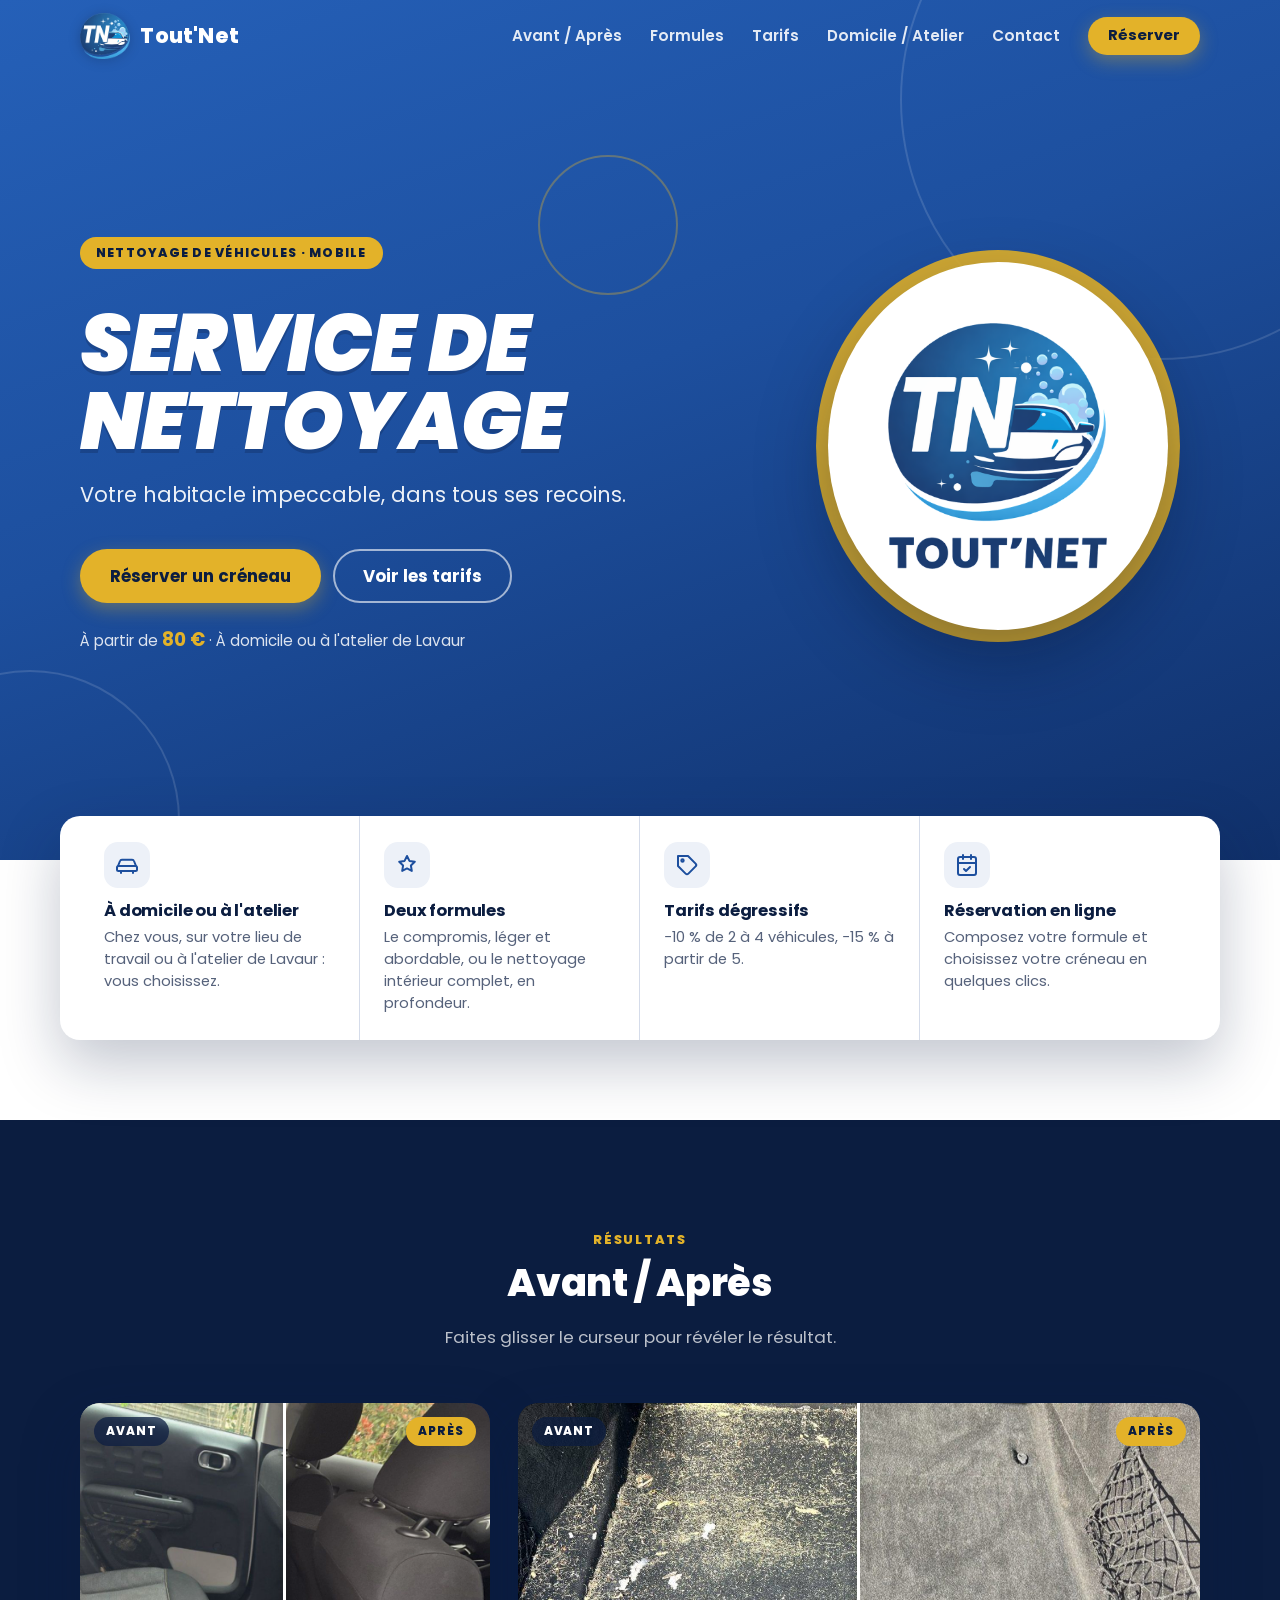
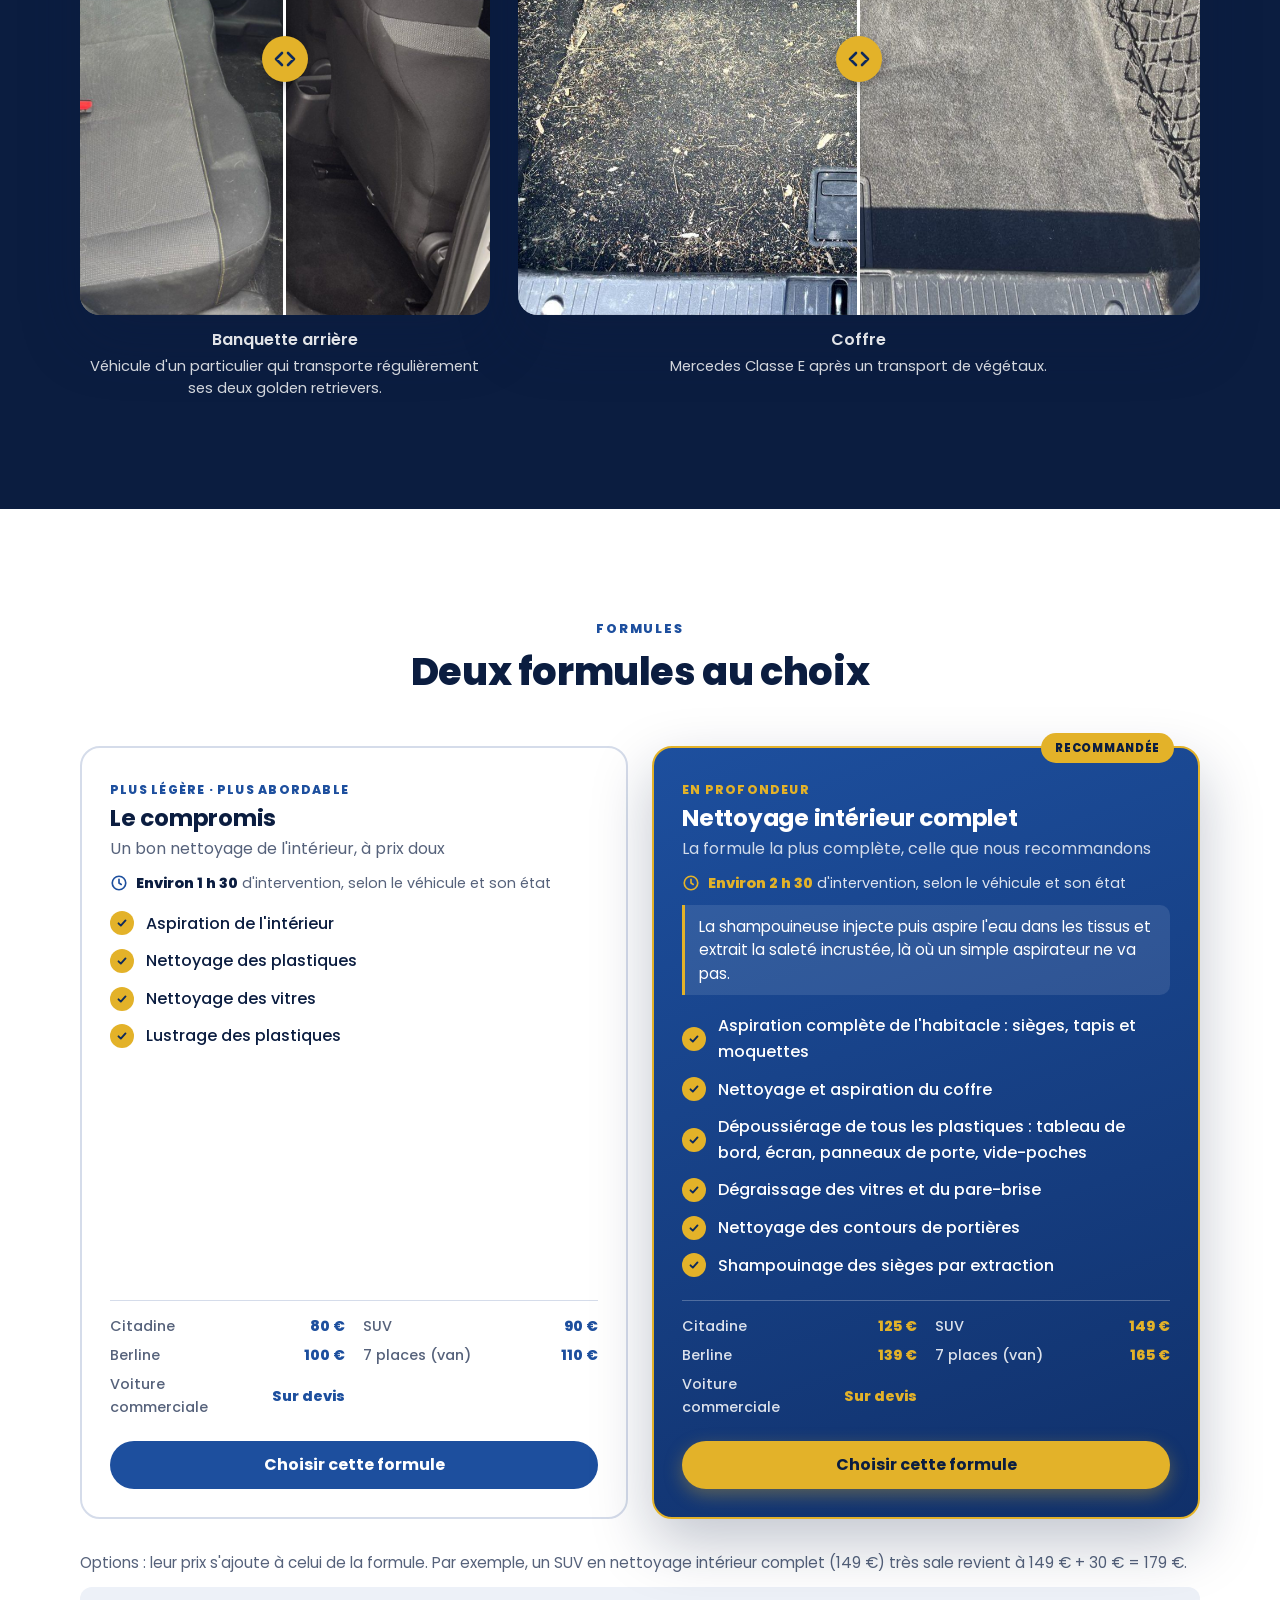
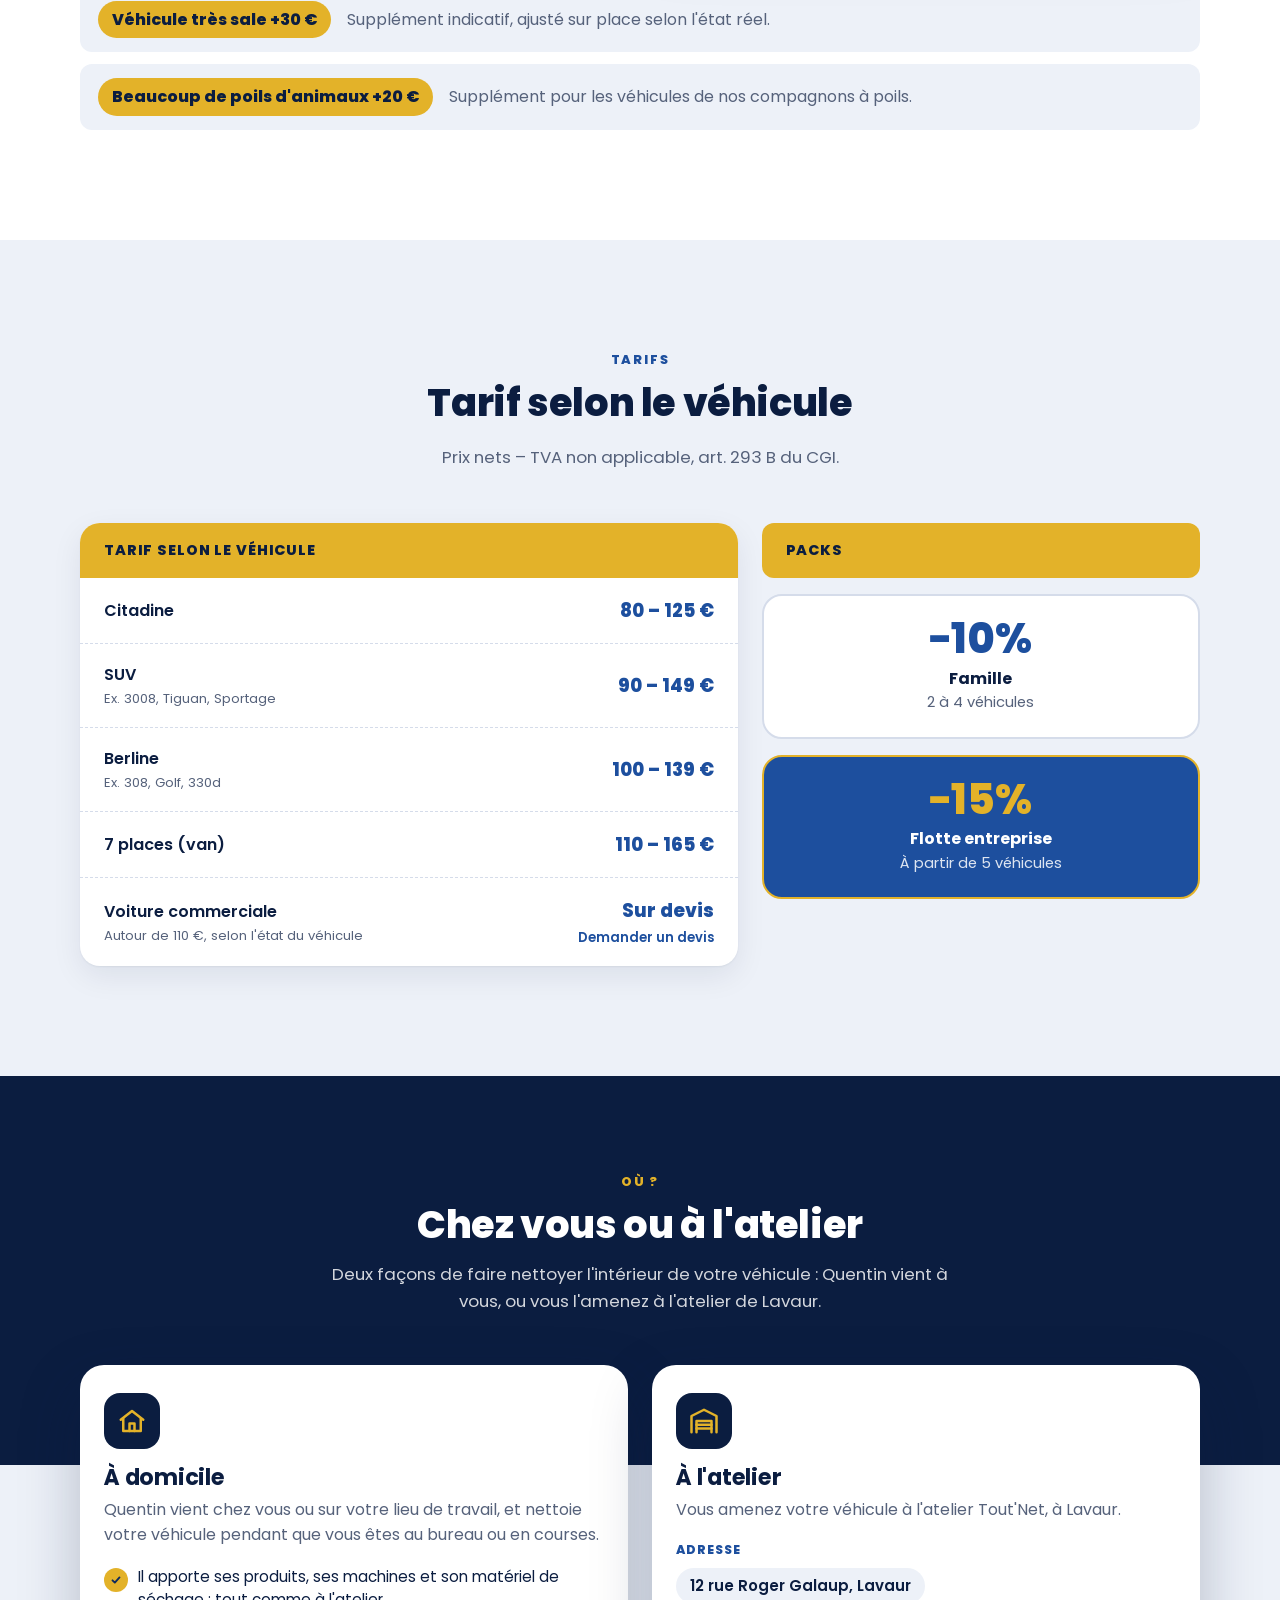
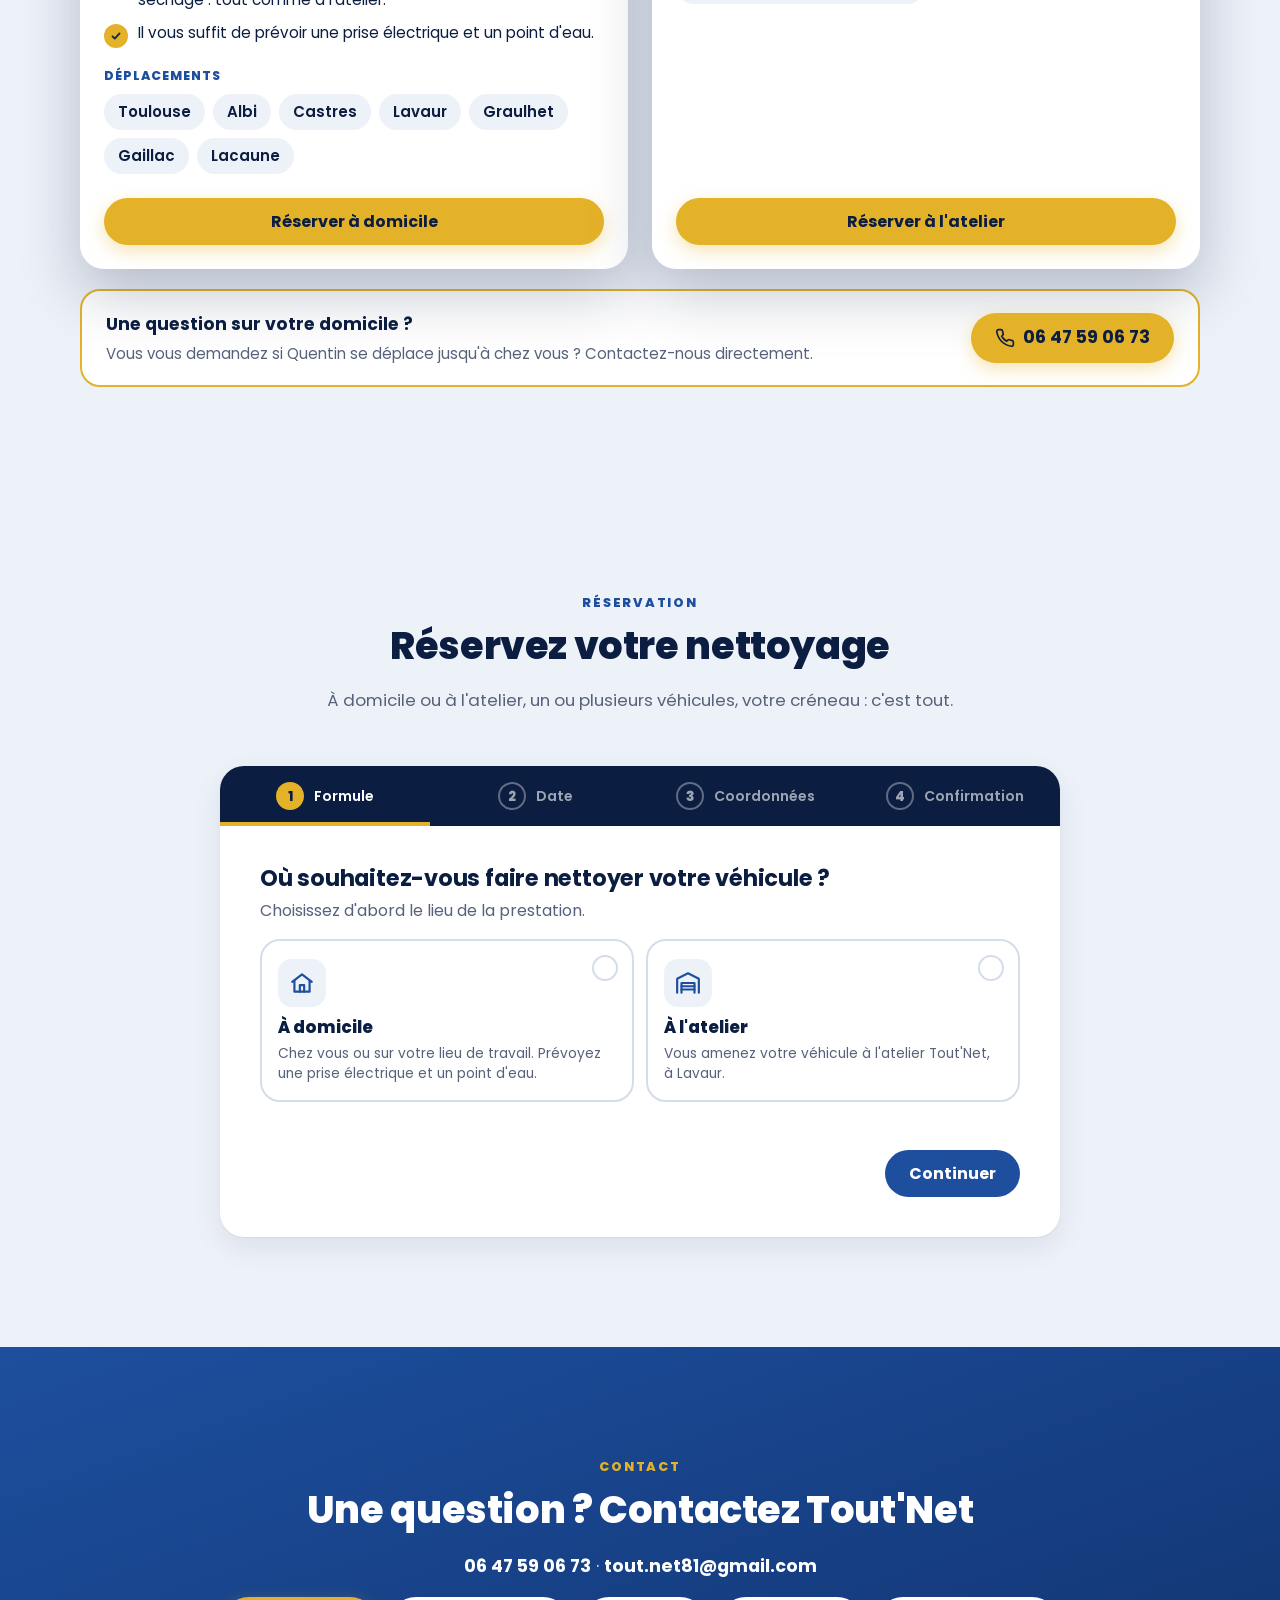
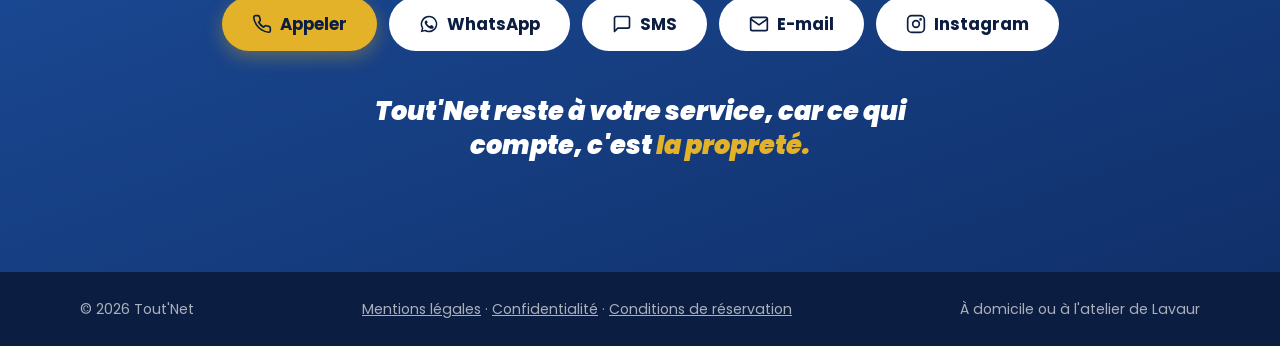
==== index.html @ cb6cffe3 "Nouvelle photo de berline détourée ; numéro de version sur CSS/JS pour forcer la mise à jour sur les" ====
<!doctype html>
<html lang="fr">
<head>
  <meta charset="utf-8">
  <meta name="viewport" content="width=device-width, initial-scale=1, viewport-fit=cover">
  <title>Tout'Net — Nettoyage intérieur de voiture à domicile · Lavaur, Albi, Castres, Toulouse</title>
  <meta name="description" content="Tout'Net nettoie l'intérieur de votre voiture chez vous : deux formules, du compromis au nettoyage intérieur complet, à domicile ou à l'atelier de Lavaur. Toulouse, Albi, Castres, Gaillac, Lacaune. Dès 80 €, réservation en ligne.">
  <meta name="theme-color" content="#1d4f9e">
  <link rel="canonical" href="https://toutnet-nettoyage.fr/">

  <!-- Aperçu du lien partagé (Instagram, WhatsApp, SMS…) -->
  <meta property="og:type" content="website">
  <meta property="og:locale" content="fr_FR">
  <meta property="og:site_name" content="Tout'Net">
  <meta property="og:url" content="https://toutnet-nettoyage.fr/">
  <meta property="og:title" content="Tout'Net — Nettoyage intérieur de voiture à domicile">
  <meta property="og:description" content="Votre habitacle impeccable, dans tous ses recoins. Lavaur, Albi, Castres, Toulouse. Réservez votre créneau en ligne.">
  <meta property="og:image" content="https://toutnet-nettoyage.fr/assets/logo.png">

  <!-- Informations pour Google (entreprise locale) -->
  <script type="application/ld+json">
  {
    "@context": "https://schema.org",
    "@type": "AutoWash",
    "name": "Tout'Net",
    "description": "Nettoyage intérieur de véhicules à domicile ou à l'atelier de Lavaur : le compromis ou le nettoyage intérieur complet.",
    "url": "https://toutnet-nettoyage.fr/",
    "logo": "https://toutnet-nettoyage.fr/assets/logo.png",
    "image": "https://toutnet-nettoyage.fr/assets/logo.png",
    "telephone": "+33647590673",
    "email": "tout.net81@gmail.com",
    "priceRange": "80 € – 165 €",
    "address": { "@type": "PostalAddress", "addressLocality": "Lavaur", "postalCode": "81500", "addressRegion": "Occitanie", "addressCountry": "FR" },
    "areaServed": [
      { "@type": "City", "name": "Lavaur" }, { "@type": "City", "name": "Albi" }, { "@type": "City", "name": "Gaillac" }, { "@type": "City", "name": "Lacaune" },
      { "@type": "City", "name": "Castres" }, { "@type": "City", "name": "Graulhet" }, { "@type": "City", "name": "Toulouse" }
    ],
    "sameAs": ["https://www.instagram.com/tout.net81/"]
  }
  </script>

  <link rel="icon" href="assets/favicon.png" type="image/png">
  <link rel="apple-touch-icon" href="assets/apple-touch-icon.png">
  <link rel="stylesheet" href="css/fonts.css?v=20261126-2">
  <link rel="stylesheet" href="css/style.css?v=20261126-2">
</head>
<body>
  <a class="skip-link" href="#contenu">Aller au contenu</a>

  <!-- ============ EN-TÊTE ============ -->
  <header class="header" id="header">
    <div class="container header__inner">
      <a href="#accueil" class="brand" data-brand aria-label="Tout'Net — accueil"></a>
      <button class="nav-toggle" aria-expanded="false" aria-controls="nav" aria-label="Ouvrir le menu">
        <span></span><span></span><span></span>
      </button>
      <nav class="nav" id="nav" aria-label="Navigation principale">
        <a href="#avant-apres">Avant / Après</a>
        <a href="#formules">Formules</a>
        <a href="#tarifs">Tarifs</a>
        <a href="#lieux">Domicile / Atelier</a>
        <a href="#contact">Contact</a>
        <a href="#choix-lieu" class="btn btn--small btn--accent">Réserver</a>
      </nav>
    </div>
  </header>

  <main id="contenu">
    <!-- ============ ACCUEIL ============ -->
    <section class="hero" id="accueil">
      <div class="hero__deco" aria-hidden="true"><span></span><span></span><span></span></div>
      <div class="container hero__inner">
        <div class="hero__text">
          <p class="pill" data-badge></p>
          <h1 class="hero__title" data-accroche></h1>
          <p class="hero__lead" data-sous-accroche></p>
          <div class="hero__cta">
            <a href="#choix-lieu" class="btn btn--accent btn--large">Réserver un créneau</a>
            <a href="#tarifs" class="btn btn--ghost btn--large">Voir les tarifs</a>
          </div>
          <p class="hero__from" data-hero-prix></p>
        </div>
        <div class="hero__logo" data-hero-logo></div>
      </div>
    </section>

    <!-- ============ AVANTAGES ============ -->
    <section class="perks" aria-label="Nos avantages">
      <div class="container perks__grid" data-avantages></div>
    </section>

    <!-- ============ PRÉSENTATION (masquée si vide) ============ -->
    <section class="section" id="presentation" data-presentation hidden>
      <div class="container about">
        <div class="about__media" data-presentation-photo></div>
        <div class="about__text">
          <p class="eyebrow">Présentation</p>
          <h2 data-presentation-titre></h2>
          <p data-presentation-texte></p>
        </div>
      </div>
    </section>

    <!-- ============ AVANT / APRÈS ============ -->
    <section class="section section--dark" id="avant-apres">
      <div class="container">
        <div class="section__head">
          <p class="eyebrow">Résultats</p>
          <h2>Avant / Après</h2>
          <p class="section__sub">Faites glisser le curseur pour révéler le résultat.</p>
        </div>
        <div class="gallery" data-galerie></div>
      </div>
    </section>

    <!-- ============ FORMULES ============ -->
    <section class="section" id="formules">
      <div class="container">
        <div class="section__head">
          <p class="eyebrow">Formules</p>
          <h2>Deux formules au choix</h2>
        </div>
        <div class="formulas" data-formules></div>
        <div class="extras" data-options></div>
      </div>
    </section>

    <!-- ============ TARIFS ============ -->
    <section class="section section--tint" id="tarifs">
      <div class="container">
        <div class="section__head">
          <p class="eyebrow">Tarifs</p>
          <h2>Tarif selon le véhicule</h2>
          <p class="section__sub">Prix nets – TVA non applicable, art. 293 B du CGI.</p>
        </div>
        <div class="pricing">
          <div class="price-table" data-tarifs></div>
          <div class="packs" data-packs></div>
        </div>
      </div>
    </section>

    <!-- ============ À DOMICILE OU À L'ATELIER ============ -->
    <section class="lieux-section" id="lieux">
      <div class="lieux-section__head">
        <div class="container">
          <p class="eyebrow eyebrow--light">Où ?</p>
          <h2 data-lieux-titre></h2>
          <p class="lieux-section__lead" data-lieux-intro></p>
        </div>
      </div>
      <div class="container lieux-section__body">
        <div class="lieux-cartes" data-lieux-cartes></div>
        <div class="lieux-question" data-lieux-note></div>
      </div>
    </section>

    <!-- ============ RÉSERVATION ============ -->
    <section class="section section--tint" id="reserver">
      <div class="container container--narrow">
        <div class="section__head">
          <p class="eyebrow">Réservation</p>
          <h2>Réservez votre nettoyage</h2>
          <p class="section__sub">À domicile ou à l'atelier, un ou plusieurs véhicules, votre créneau : c'est tout.</p>
        </div>

        <div class="booking" id="choix-lieu" data-booking>
          <ol class="steps" aria-label="Étapes de la réservation">
            <li class="steps__item"><span>1</span><em>Formule</em></li>
            <li class="steps__item"><span>2</span><em>Date</em></li>
            <li class="steps__item"><span>3</span><em>Coordonnées</em></li>
            <li class="steps__item"><span>4</span><em>Confirmation</em></li>
          </ol>

          <form class="booking__form" data-form novalidate autocomplete="on">
            <!-- Étape 1 : véhicules -->
            <div class="step" data-step="1">
              <div class="lieu" data-lieu>
                <h3 class="step__title">Où souhaitez-vous faire nettoyer votre véhicule ?</h3>
                <p class="step__hint">Choisissez d'abord le lieu de la prestation.</p>
                <div class="lieux" data-lieux role="radiogroup" aria-label="Lieu de la prestation"></div>
              </div>
              <div class="step1__suite" data-step1-suite hidden>
                <div class="vtabs" role="tablist" aria-label="Véhicules" data-vtabs></div>
                <div class="vpanel" data-vpanel></div>
                <div class="estimate" data-estimate aria-live="polite"></div>
              </div>
            </div>

            <!-- Étape 2 : adresse & créneau -->
            <div class="step" data-step="2" hidden>
              <div class="atelier-info" data-atelier-info hidden></div>
              <div data-adresse-client>
              <h3 class="step__title">Où intervient-on ?</h3>
              <p class="step__hint">Tout'Net se déplace à l'adresse de votre choix. Prévoyez une prise électrique et un point d'eau.</p>
              <div class="fields">
                <label class="field field--full">
                  <span>Adresse</span>
                  <input type="text" name="rue" autocomplete="street-address" placeholder="N° et nom de rue" required>
                </label>
                <label class="field">
                  <span>Code postal</span>
                  <input type="text" name="cp" autocomplete="postal-code" inputmode="numeric" maxlength="5" required>
                </label>
                <label class="field">
                  <span>Ville</span>
                  <input type="text" name="ville" autocomplete="address-level2" required>
                </label>
              </div>
              </div>

              <h3 class="step__title">Choix de la date &amp; de l'heure</h3>
              <div class="slots" data-slots></div>
            </div>

            <!-- Étape 3 : coordonnées -->
            <div class="step" data-step="3" hidden>
              <h3 class="step__title">Vos coordonnées</h3>
              <div class="fields">
                <label class="field">
                  <span>Prénom</span>
                  <input type="text" name="prenom" autocomplete="given-name" required>
                </label>
                <label class="field">
                  <span>Nom</span>
                  <input type="text" name="nom" autocomplete="family-name" required>
                </label>
                <label class="field">
                  <span>Téléphone</span>
                  <input type="tel" name="telephone" autocomplete="tel" inputmode="tel" required>
                </label>
                <label class="field">
                  <span>E-mail</span>
                  <input type="email" name="email" autocomplete="email" inputmode="email" required>
                </label>
                <label class="field field--full">
                  <span>Précisions <small>(facultatif)</small></span>
                  <textarea name="remarques" rows="3" placeholder="Accès, stationnement, remarques sur le véhicule…"></textarea>
                </label>
                <!-- Piège anti-robots : ne pas remplir -->
                <label class="hp" aria-hidden="true">Site web <input type="text" name="website" tabindex="-1" autocomplete="off"></label>
              </div>
              <div class="photos-resa" data-photos-resa hidden></div>
            </div>

            <!-- Étape 4 : confirmation -->
            <div class="step" data-step="4" hidden>
              <h3 class="step__title">Récapitulatif</h3>
              <div class="recap" data-recap></div>
              <div data-submit></div>
            </div>

            <p class="booking__error" data-error role="alert"></p>

            <div class="booking__nav" data-nav>
              <button type="button" class="btn btn--outline" data-prev hidden>Retour</button>
              <button type="button" class="btn btn--primary" data-next>Continuer</button>
            </div>
          </form>
        </div>
      </div>
    </section>

    <!-- ============ CONTACT ============ -->
    <section class="section section--blue" id="contact">
      <div class="container contact">
        <p class="eyebrow eyebrow--light">Contact</p>
        <h2>Une question ? Contactez Tout'Net</h2>
        <p class="contact__lines" data-contact-infos></p>
        <div class="contact__buttons" data-contact-buttons></div>
        <p class="contact__slogan" data-slogan></p>
      </div>
    </section>
  </main>

  <!-- ============ PIED DE PAGE ============ -->
  <footer class="footer">
    <div class="container footer__inner">
      <span data-footer-nom></span>
      <span class="footer__links"><a href="mentions-legales.html#mentions">Mentions légales</a> · <a href="mentions-legales.html#confidentialite">Confidentialité</a> · <a href="mentions-legales.html#conditions">Conditions de réservation</a></span>
      <span data-footer-zone></span>
    </div>
  </footer>

  <!-- Page de confirmation (après « Valider ma demande ») -->
  <div class="confirmation" data-confirmation role="dialog" aria-modal="true" aria-labelledby="confirmation-titre" hidden>
    <div class="confirmation__inner">
      <img class="confirmation__logo" src="assets/logo.png" alt="Tout'Net" width="120" height="135">
      <div class="done" data-confirmation-body></div>
    </div>
  </div>

  <!-- Bouton d'action fixe (mobile) -->
  <a href="#choix-lieu" class="sticky-cta btn btn--accent" data-sticky-cta>Réserver un créneau</a>

  <script src="js/config.js?v=20261126-2"></script>
  <script src="js/main.js?v=20261126-2"></script>
  <script src="js/devis.js?v=20261126-2"></script>
  <script src="js/reservation.js?v=20261126-2"></script>
  <script src="js/lieux.js?v=20261126-2"></script>
</body>
</html>
---- css/fonts.css ----
/* Police Poppins hébergée sur le site (pas d'appel à Google Fonts). Licence : SIL Open Font License. */
@font-face {
  font-family: 'Poppins';
  font-style: italic;
  font-weight: 800;
  font-display: swap;
  src: url(../assets/fonts/poppins-800-italic.woff2) format('woff2');
  unicode-range: U+0000-00FF, U+0131, U+0152-0153, U+02BB-02BC, U+02C6, U+02DA, U+02DC, U+0304, U+0308, U+0329, U+2000-206F, U+20AC, U+2122, U+2191, U+2193, U+2212, U+2215, U+FEFF, U+FFFD;
}
@font-face {
  font-family: 'Poppins';
  font-style: italic;
  font-weight: 900;
  font-display: swap;
  src: url(../assets/fonts/poppins-900-italic.woff2) format('woff2');
  unicode-range: U+0000-00FF, U+0131, U+0152-0153, U+02BB-02BC, U+02C6, U+02DA, U+02DC, U+0304, U+0308, U+0329, U+2000-206F, U+20AC, U+2122, U+2191, U+2193, U+2212, U+2215, U+FEFF, U+FFFD;
}
@font-face {
  font-family: 'Poppins';
  font-style: normal;
  font-weight: 400;
  font-display: swap;
  src: url(../assets/fonts/poppins-400.woff2) format('woff2');
  unicode-range: U+0000-00FF, U+0131, U+0152-0153, U+02BB-02BC, U+02C6, U+02DA, U+02DC, U+0304, U+0308, U+0329, U+2000-206F, U+20AC, U+2122, U+2191, U+2193, U+2212, U+2215, U+FEFF, U+FFFD;
}
@font-face {
  font-family: 'Poppins';
  font-style: normal;
  font-weight: 500;
  font-display: swap;
  src: url(../assets/fonts/poppins-500.woff2) format('woff2');
  unicode-range: U+0000-00FF, U+0131, U+0152-0153, U+02BB-02BC, U+02C6, U+02DA, U+02DC, U+0304, U+0308, U+0329, U+2000-206F, U+20AC, U+2122, U+2191, U+2193, U+2212, U+2215, U+FEFF, U+FFFD;
}
@font-face {
  font-family: 'Poppins';
  font-style: normal;
  font-weight: 600;
  font-display: swap;
  src: url(../assets/fonts/poppins-600.woff2) format('woff2');
  unicode-range: U+0000-00FF, U+0131, U+0152-0153, U+02BB-02BC, U+02C6, U+02DA, U+02DC, U+0304, U+0308, U+0329, U+2000-206F, U+20AC, U+2122, U+2191, U+2193, U+2212, U+2215, U+FEFF, U+FFFD;
}
@font-face {
  font-family: 'Poppins';
  font-style: normal;
  font-weight: 700;
  font-display: swap;
  src: url(../assets/fonts/poppins-700.woff2) format('woff2');
  unicode-range: U+0000-00FF, U+0131, U+0152-0153, U+02BB-02BC, U+02C6, U+02DA, U+02DC, U+0304, U+0308, U+0329, U+2000-206F, U+20AC, U+2122, U+2191, U+2193, U+2212, U+2215, U+FEFF, U+FFFD;
}
@font-face {
  font-family: 'Poppins';
  font-style: normal;
  font-weight: 800;
  font-display: swap;
  src: url(../assets/fonts/poppins-800.woff2) format('woff2');
  unicode-range: U+0000-00FF, U+0131, U+0152-0153, U+02BB-02BC, U+02C6, U+02DA, U+02DC, U+0304, U+0308, U+0329, U+2000-206F, U+20AC, U+2122, U+2191, U+2193, U+2212, U+2215, U+FEFF, U+FFFD;
}
---- css/style.css ----
/* =====================================================================
   TOUT'NET — STYLES
   Identité : bleu (logo / flyer) + jaune d'accent, police Poppins.
   Toutes les couleurs sont regroupées dans les variables ci-dessous.
   ===================================================================== */
:root {
  --c-blue: #1d4f9e;        /* bleu principal, ton « nuit » */
  --c-blue-hover: #173f80;
  --c-blue-deep: #10306a;
  --c-navy: #0b1d40;        /* bleu nuit (texte du logo) */
  --c-navy-2: #12295a;
  --c-sky: #5c9bd1;         /* bleu clair (vague du logo) */
  --c-yellow: #e3b229;      /* jaune d'accent, saturé et mat */
  --c-yellow-hover: #d1a01c;
  --c-tint: #edf1f8;        /* fond bleuté clair */
  --c-text: #0b1d40;
  --c-muted: #56627b;
  --c-line: #d5dcea;
  --c-white: #ffffff;
  --c-error: #d92d20;
  --c-success: #12a150;

  --font: "Poppins", system-ui, -apple-system, "Segoe UI", Roboto, Arial, sans-serif;
  --radius: 20px;
  --radius-sm: 12px;
  --shadow: 0 1px 2px rgba(11, 29, 64, .06), 0 10px 30px rgba(11, 29, 64, .08);
  --shadow-lg: 0 24px 60px rgba(11, 29, 64, .25);
  --header-h: 72px;
  --gutter: 20px;
}

*, *::before, *::after { box-sizing: border-box; }
[hidden] { display: none !important; }
html { scroll-behavior: smooth; scroll-padding-top: calc(var(--header-h) + 8px); -webkit-text-size-adjust: 100%; }
body {
  margin: 0; font-family: var(--font); font-size: 16px; line-height: 1.6;
  color: var(--c-text); background: var(--c-white);
  -webkit-font-smoothing: antialiased; overflow-x: hidden;
}
img { max-width: 100%; display: block; }
h1, h2, h3 { line-height: 1.15; margin: 0 0 .5em; letter-spacing: -.01em; font-weight: 800; }
h2 { font-size: clamp(1.7rem, 4vw, 2.4rem); }
h3 { font-size: 1.15rem; font-weight: 700; }
p { margin: 0 0 1em; }
a { color: inherit; }
button, input, textarea { font: inherit; }

.container { width: 100%; max-width: 1160px; margin: 0 auto; padding: 0 var(--gutter); }
.container--narrow { max-width: 880px; }
.skip-link { position: absolute; left: -9999px; top: 0; background: var(--c-white); padding: 8px 12px; z-index: 100; }
.skip-link:focus { left: 8px; top: 8px; }
:focus-visible { outline: 3px solid var(--c-yellow); outline-offset: 2px; }

.reperes .tbd { text-decoration: underline dashed rgba(91, 107, 140, .6); text-underline-offset: 4px; }
.tbd-muted { color: var(--c-muted); font-style: italic; }
.section--dark .tbd-muted { color: rgba(255,255,255,.6); }

/* ---------- Boutons ---------- */
.btn {
  display: inline-flex; align-items: center; justify-content: center; gap: 8px;
  padding: 12px 22px; border-radius: 999px; border: 2px solid transparent;
  font-weight: 700; font-size: 1rem; line-height: 1.2; text-decoration: none; text-align: center;
  cursor: pointer; transition: background .2s, color .2s, border-color .2s, transform .1s, box-shadow .2s;
  -webkit-tap-highlight-color: transparent;
}
.btn:active { transform: scale(.98); }
.btn:disabled { opacity: .55; cursor: not-allowed; }
.btn--primary { background: var(--c-blue); color: var(--c-white); }
.btn--primary:hover:not(:disabled) { background: var(--c-blue-hover); }
.btn--accent { background: var(--c-yellow); color: var(--c-navy); box-shadow: 0 6px 18px rgba(227, 178, 41, .35); }
.btn--accent:hover { background: var(--c-yellow-hover); }
.btn--ghost { border-color: rgba(255,255,255,.6); color: var(--c-white); }
.btn--ghost:hover { background: rgba(255,255,255,.12); border-color: var(--c-white); }
.btn--outline { border-color: var(--c-line); color: var(--c-navy); background: var(--c-white); }
.btn--outline:hover { border-color: var(--c-blue); color: var(--c-blue); }
.btn--white { background: var(--c-white); color: var(--c-navy); }
.btn--white:hover { background: var(--c-tint); }
.btn--small { padding: 8px 18px; font-size: .92rem; }
.btn--large { padding: 15px 28px; font-size: 1.05rem; }
.btn--block { width: 100%; }
.btn svg { width: 20px; height: 20px; flex: none; }

.pill {
  display: inline-block; background: var(--c-yellow); color: var(--c-navy); font-weight: 800;
  font-size: .78rem; letter-spacing: .1em; text-transform: uppercase; padding: 6px 16px; border-radius: 999px;
}
.eyebrow { text-transform: uppercase; letter-spacing: .14em; font-size: .8rem; font-weight: 800; color: var(--c-blue); margin-bottom: .8em; }
.eyebrow--light, .section--dark .eyebrow { color: var(--c-yellow); }

/* ---------- En-tête ---------- */
.header { position: fixed; inset: 0 0 auto; z-index: 50; height: var(--header-h); transition: background .25s, box-shadow .25s; }
.header.is-scrolled, .header.is-open { background: rgba(11, 29, 64, .94); backdrop-filter: blur(12px); -webkit-backdrop-filter: blur(12px); box-shadow: 0 6px 24px rgba(11, 29, 64,.25); }
.header__inner { height: 100%; display: flex; align-items: center; justify-content: space-between; gap: 16px; }
.brand { color: var(--c-white); text-decoration: none; font-weight: 800; font-size: 1.3rem; display: flex; align-items: center; gap: 10px; letter-spacing: .01em; }
.brand img { height: 46px; width: auto; filter: drop-shadow(0 2px 6px rgba(0,0,0,.2)); }
.nav { display: flex; align-items: center; gap: 28px; }
.nav a:not(.btn) { color: rgba(255,255,255,.88); text-decoration: none; font-weight: 600; font-size: .95rem; }
.nav a:not(.btn):hover { color: var(--c-yellow); }
.nav-toggle { display: none; background: none; border: 0; padding: 10px; margin-right: -10px; cursor: pointer; }
.nav-toggle span { display: block; width: 24px; height: 2px; background: var(--c-white); margin: 5px 0; border-radius: 2px; transition: transform .25s, opacity .25s; }
.nav-toggle[aria-expanded="true"] span:nth-child(1) { transform: translateY(7px) rotate(45deg); }
.nav-toggle[aria-expanded="true"] span:nth-child(2) { opacity: 0; }
.nav-toggle[aria-expanded="true"] span:nth-child(3) { transform: translateY(-7px) rotate(-45deg); }
@media (max-width: 860px) {
  .nav-toggle { display: block; }
  .nav {
    position: fixed; top: var(--header-h); left: 0; right: 0; flex-direction: column; align-items: stretch; gap: 0;
    background: rgba(11, 29, 64, .98); padding: 8px var(--gutter) 24px;
    transform: translateY(-8px); opacity: 0; visibility: hidden; transition: opacity .2s, transform .2s, visibility .2s;
  }
  .header.is-open .nav { transform: none; opacity: 1; visibility: visible; }
  .nav a:not(.btn) { padding: 14px 0; border-bottom: 1px solid rgba(255,255,255,.1); font-size: 1.05rem; }
  .nav .btn { margin-top: 16px; padding: 14px; }
}

/* ---------- Accueil ---------- */
.hero {
  position: relative; color: var(--c-white); overflow: hidden;
  background: linear-gradient(160deg, #2560b8 0%, var(--c-blue) 45%, var(--c-blue-deep) 100%);
  padding: calc(var(--header-h) + 48px) 0 88px;
  min-height: min(100svh, 860px); display: flex; align-items: center;
}
.hero__deco span { position: absolute; border-radius: 50%; border: 2px solid rgba(255,255,255,.13); }
.hero__deco span:nth-child(1) { width: 520px; height: 520px; right: -140px; top: -160px; }
.hero__deco span:nth-child(2) { width: 300px; height: 300px; left: -120px; bottom: -110px; }
.hero__deco span:nth-child(3) { width: 140px; height: 140px; left: 42%; top: 18%; border-color: rgba(227, 178, 41,.35); }
.hero__inner { position: relative; display: grid; grid-template-columns: 1.25fr .75fr; gap: 40px; align-items: center; }
.hero__title {
  font-size: clamp(2.6rem, 8vw, 5rem); font-weight: 900; font-style: italic; text-transform: uppercase;
  line-height: .98; letter-spacing: -.01em; margin: 22px 0 18px; text-shadow: 0 4px 0 rgba(11, 29, 64, .25);
}
.hero__lead { font-size: clamp(1.05rem, 2.4vw, 1.3rem); color: rgba(255,255,255,.92); max-width: 560px; margin-bottom: 1.8em; }
.hero__cta { display: flex; flex-wrap: wrap; gap: 12px; }
.hero__from { margin: 22px 0 0; color: rgba(255,255,255,.85); font-size: .95rem; }
.hero__from strong { color: var(--c-yellow); font-size: 1.15rem; }
.hero__logo { display: grid; place-items: center; }
.hero__logo-badge {
  width: min(340px, 100%); aspect-ratio: 1; border-radius: 50%; background: var(--c-white);
  display: grid; place-items: center; padding: 15%; box-shadow: 0 30px 70px rgba(6, 18, 44, .35), 0 0 0 12px rgba(227, 178, 41,.9);
}
.hero__logo-badge img { width: 100%; height: 100%; object-fit: contain; }
@media (max-width: 860px) {
  .hero { min-height: 0; padding-bottom: 64px; }
  .hero__inner { grid-template-columns: 1fr; gap: 24px; }
  .hero__logo { order: -1; justify-content: start; }
  .hero__deco span:nth-child(3) { display: none; }
  .hero__logo-badge { width: 120px; box-shadow: 0 16px 40px rgba(6, 18, 44,.35), 0 0 0 6px rgba(227, 178, 41,.9); }
  .hero__title { margin-top: 16px; }
}

/* ---------- Avantages ---------- */
.perks { position: relative; z-index: 2; margin-top: -44px; padding-bottom: clamp(48px, 7vw, 80px); }
.perks__grid {
  display: grid; grid-template-columns: repeat(4, 1fr); gap: 0;
  background: var(--c-white); border-radius: var(--radius); box-shadow: var(--shadow-lg); overflow: hidden;
}
.perk { padding: 26px 24px; border-right: 1px solid var(--c-line); }
.perk:last-child { border-right: 0; }
.perk__icon { width: 46px; height: 46px; border-radius: 14px; display: grid; place-items: center; background: var(--c-tint); color: var(--c-blue); margin-bottom: 14px; }
.perk__icon svg { width: 24px; height: 24px; }
.perk h3 { font-size: 1.02rem; margin-bottom: .3em; }
.perk p { color: var(--c-muted); font-size: .92rem; margin: 0; line-height: 1.5; }
@media (max-width: 960px) {
  .perks__grid { grid-template-columns: 1fr 1fr; }
  .perk:nth-child(2) { border-right: 0; }
  .perk:nth-child(-n+2) { border-bottom: 1px solid var(--c-line); }
}
@media (max-width: 520px) {
  .perks__grid { grid-template-columns: 1fr; }
  .perk { border-right: 0; border-bottom: 1px solid var(--c-line); display: grid; grid-template-columns: 46px 1fr; column-gap: 16px; padding: 20px; }
  .perk:last-child { border-bottom: 0; }
  .perk__icon { grid-row: span 2; margin: 0; }
}

/* ---------- Sections ---------- */
.section { padding: clamp(64px, 10vw, 110px) 0; }
.section--tint { background: var(--c-tint); }
.section--dark { background: var(--c-navy); color: var(--c-white); }
.section--blue { background: linear-gradient(160deg, var(--c-blue) 0%, var(--c-blue-deep) 100%); color: var(--c-white); }
.section__head { text-align: center; max-width: 680px; margin: 0 auto clamp(32px, 6vw, 52px); }
.section__sub { color: var(--c-muted); font-size: 1.05rem; margin: 0; }
.section--dark .section__sub { color: rgba(255,255,255,.72); }

/* ---------- Présentation ---------- */
.about { display: grid; grid-template-columns: 1fr 1.2fr; gap: clamp(32px, 6vw, 72px); align-items: center; }
.about__media { aspect-ratio: 4 / 5; border-radius: var(--radius); overflow: hidden; background: var(--c-tint); }
.about__media img { width: 100%; height: 100%; object-fit: cover; }
.about__text p { color: var(--c-muted); font-size: 1.08rem; white-space: pre-line; }
@media (max-width: 760px) { .about { grid-template-columns: 1fr; } .about__media { aspect-ratio: 4 / 3; } }

/* ---------- Formules ---------- */
.formulas { display: grid; grid-template-columns: 1fr 1fr; gap: 24px; align-items: stretch; }
@media (max-width: 760px) { .formulas { grid-template-columns: 1fr; } }
.formula {
  position: relative; display: flex; flex-direction: column; background: var(--c-white);
  border: 2px solid var(--c-line); border-radius: var(--radius); padding: 32px 28px 28px;
}
.formula__tag { font-size: .76rem; font-weight: 800; letter-spacing: .1em; text-transform: uppercase; color: var(--c-blue); margin-bottom: 6px; }
.formula h3 { font-size: 1.45rem; margin-bottom: 4px; }
.formula__sub { color: var(--c-muted); margin-bottom: 18px; }
.formula__price { display: inline-block; align-self: flex-start; font-weight: 800; color: var(--c-blue); background: var(--c-tint); padding: 4px 12px; border-radius: 999px; margin: -6px 0 18px; font-size: .92rem; }
.formula--featured .formula__price { color: var(--c-navy); background: var(--c-yellow); }
.formula__list { list-style: none; padding: 0; margin: 0 0 22px; display: grid; gap: 12px; }
.formula__duree { display: flex; align-items: center; gap: 8px; margin: -8px 0 16px; font-size: .9rem; color: var(--c-muted); }
.formula__duree strong { color: var(--c-navy); font-weight: 800; }
.formula__duree-ico { width: 18px; height: 18px; flex: none; color: var(--c-blue); display: inline-flex; }
.formula__duree-ico svg { width: 100%; height: 100%; }
.formula--featured .formula__duree { color: rgba(255,255,255,.85); }
.formula--featured .formula__duree strong { color: var(--c-yellow); }
.formula--featured .formula__duree-ico { color: var(--c-yellow); }
.formula__pitch { margin: -6px 0 18px; font-size: .95rem; line-height: 1.55; }
.formula__prices { list-style: none; padding: 14px 0 0; margin: 0 0 22px; border-top: 1px solid var(--c-line); display: grid; grid-template-columns: repeat(2, minmax(0, 1fr)); gap: 6px 18px; font-size: .9rem; }
.formula__prices li { display: flex; justify-content: space-between; gap: 8px; }
.formula__prices span { color: var(--c-muted); }
.formula__prices strong { font-weight: 800; color: var(--c-blue); white-space: nowrap; font-variant-numeric: tabular-nums; }
.formula--featured .formula__prices { border-top-color: rgba(255,255,255,.25); }
.formula--featured .formula__prices span { color: rgba(255,255,255,.85); }
.formula--featured .formula__prices strong { color: var(--c-yellow); }
.formula--featured .formula__pitch { color: var(--c-white); background: rgba(255,255,255,.1); border-left: 3px solid var(--c-yellow); padding: 10px 14px; border-radius: 0 10px 10px 0; }
@media (min-width: 761px) {
  .formulas { grid-template-columns: 1fr 1fr; align-items: stretch; }
}
.formula li { display: flex; align-items: center; gap: 12px; font-weight: 500; }
.check {
  width: 24px; height: 24px; border-radius: 50%; flex: none; background: var(--c-yellow) url("data:image/svg+xml,%3Csvg xmlns='http://www.w3.org/2000/svg' viewBox='0 0 24 24' fill='none' stroke='%230e2a5c' stroke-width='3.2' stroke-linecap='round' stroke-linejoin='round'%3E%3Cpath d='M6 12.5l4 4 8-9'/%3E%3C/svg%3E") center / 14px no-repeat;
}
.formula .btn { margin-top: 0; }
.formula__prices { margin-top: auto !important; }
.formula--featured { background: linear-gradient(160deg, var(--c-blue) 0%, var(--c-blue-deep) 100%); border-color: var(--c-yellow); color: var(--c-white); box-shadow: var(--shadow-lg); }
.formula--featured .formula__tag { color: var(--c-yellow); }
.formula--featured .formula__sub { color: rgba(255,255,255,.8); }
.formula__badge {
  position: absolute; top: -15px; right: 24px; background: var(--c-yellow); color: var(--c-navy);
  font-size: .72rem; font-weight: 800; letter-spacing: .06em; text-transform: uppercase; padding: 6px 14px; border-radius: 999px;
}
.extras { margin-top: 24px; display: grid; gap: 12px; }
.extras__title { margin: 8px 0 0; color: var(--c-muted); font-size: .95rem; }
.extra {
  display: flex; align-items: center; gap: 16px; flex-wrap: wrap; background: var(--c-tint);
  border-radius: var(--radius-sm); padding: 14px 18px;
}
.extra__price { background: var(--c-yellow); color: var(--c-navy); font-weight: 800; padding: 6px 14px; border-radius: 999px; white-space: nowrap; }
.extra p { margin: 0; color: var(--c-muted); }

/* ---------- Tarifs ---------- */
.pricing { display: grid; grid-template-columns: 1.5fr 1fr; gap: 24px; align-items: start; }
@media (max-width: 860px) { .pricing { grid-template-columns: 1fr; } }
.price-table { background: var(--c-white); border-radius: var(--radius); box-shadow: var(--shadow); overflow: hidden; }
.price-table__head { background: var(--c-yellow); color: var(--c-navy); font-weight: 800; letter-spacing: .06em; text-transform: uppercase; font-size: .9rem; padding: 16px 24px; }
.price-row { display: flex; justify-content: space-between; align-items: center; gap: 16px; padding: 18px 24px; border-bottom: 1px dashed var(--c-line); }
.price-row:last-child { border-bottom: 0; }
.price-row__name { font-weight: 600; }
.price-row__name small { display: block; font-weight: 400; color: var(--c-muted); font-size: .82rem; }
.price-row__price { font-weight: 800; color: var(--c-blue); font-size: 1.15rem; white-space: nowrap; }
.packs { display: grid; gap: 16px; }
.packs__title { background: var(--c-yellow); color: var(--c-navy); font-weight: 800; letter-spacing: .06em; text-transform: uppercase; font-size: .9rem; padding: 16px 24px; border-radius: var(--radius-sm); }
.pack { background: var(--c-white); border: 2px solid var(--c-line); border-radius: var(--radius); padding: 22px; text-align: center; }
.pack__value { font-size: 2.6rem; font-weight: 900; line-height: 1; color: var(--c-blue); margin-bottom: 6px; }
.pack__name { font-weight: 700; }
.pack__desc { color: var(--c-muted); font-size: .92rem; }
.pack--strong { background: var(--c-blue); border-color: var(--c-yellow); color: var(--c-white); }
.pack--strong .pack__value { color: var(--c-yellow); }
.pack--strong .pack__desc { color: rgba(255,255,255,.85); }
.pricing__cta { margin-top: 32px; text-align: center; }

/* ---------- Avant / Après ---------- */
/* Les photos d'une même rangée ont la même hauteur (largeur proportionnelle au format) */
.gallery { display: flex; flex-wrap: wrap; gap: 28px; align-items: flex-start; }
.gallery figure { margin: 0; flex: var(--r, 1) 1 0; min-width: 260px; }
@media (max-width: 700px) { .gallery { display: grid; grid-template-columns: 1fr; } .gallery figure { min-width: 0; } }
.gallery figcaption { margin-top: 12px; font-weight: 600; text-align: center; }
.gallery figcaption strong { display: block; font-weight: 600; }
.gallery__desc { display: block; margin-top: 4px; font-size: .92rem; font-weight: 400; opacity: .82; line-height: 1.45; }
.ba {
  --pos: 50%; position: relative; aspect-ratio: 4 / 3; border-radius: var(--radius); overflow: hidden;
  background: var(--c-navy-2); user-select: none; -webkit-user-select: none; touch-action: pan-y; box-shadow: var(--shadow-lg); cursor: ew-resize;
}
.ba img { position: absolute; inset: 0; width: 100%; height: 100%; object-fit: cover; pointer-events: none; }
.ba__before { clip-path: inset(0 calc(100% - var(--pos)) 0 0); }
.ba__label {
  position: absolute; top: 14px; padding: 5px 12px; border-radius: 999px; font-size: .74rem; font-weight: 800;
  letter-spacing: .08em; text-transform: uppercase; background: rgba(11, 29, 64, .75); color: var(--c-white); pointer-events: none;
}
.ba__label--before { left: 14px; }
.ba__label--after { right: 14px; background: var(--c-yellow); color: var(--c-navy); }
.ba__handle { position: absolute; top: 0; bottom: 0; left: var(--pos); width: 3px; margin-left: -1.5px; background: var(--c-white); pointer-events: none; box-shadow: 0 0 12px rgba(0,0,0,.35); }
.ba__handle::after {
  content: ""; position: absolute; top: 50%; left: 50%; width: 46px; height: 46px; transform: translate(-50%, -50%);
  border-radius: 50%; background: var(--c-yellow) url("data:image/svg+xml,%3Csvg xmlns='http://www.w3.org/2000/svg' viewBox='0 0 24 24' fill='none' stroke='%230e2a5c' stroke-width='2.6' stroke-linecap='round' stroke-linejoin='round'%3E%3Cpath d='M9 6l-6 6 6 6M15 6l6 6-6 6'/%3E%3C/svg%3E") center / 24px no-repeat;
  box-shadow: 0 4px 14px rgba(0,0,0,.3);
}
.ba__range { position: absolute; inset: 0; width: 100%; height: 100%; margin: 0; opacity: 0; cursor: ew-resize; -webkit-appearance: none; appearance: none; touch-action: pan-y; }
.ba__range:focus-visible + .ba__handle::after { outline: 3px solid var(--c-white); outline-offset: 3px; }

/* ---------- Réservation ---------- */
.booking { background: var(--c-white); border-radius: calc(var(--radius) + 4px); box-shadow: var(--shadow); overflow: hidden; }
.steps { list-style: none; margin: 0; padding: 0; display: grid; grid-template-columns: repeat(4, 1fr); background: var(--c-navy); }
.steps__item { display: flex; align-items: center; justify-content: center; gap: 10px; padding: 16px 6px; color: rgba(255,255,255,.6); font-size: .88rem; position: relative; }
.steps__item span { width: 28px; height: 28px; border-radius: 50%; display: grid; place-items: center; flex: none; border: 2px solid rgba(255,255,255,.35); font-weight: 800; font-size: .82rem; }
.steps__item em { font-style: normal; font-weight: 600; }
.steps__item::after { content: ""; position: absolute; left: 0; right: 0; bottom: 0; height: 4px; background: transparent; }
.steps__item.is-active { color: var(--c-white); }
.steps__item.is-active span { background: var(--c-yellow); border-color: var(--c-yellow); color: var(--c-navy); }
.steps__item.is-active::after { background: var(--c-yellow); }
.steps__item.is-done span { background: rgba(255,255,255,.18); border-color: transparent; color: var(--c-white); }
@media (max-width: 600px) { .steps__item { flex-direction: column; gap: 4px; padding: 12px 2px; font-size: .7rem; } }

.booking__form { padding: clamp(20px, 5vw, 40px); }
.step__title { font-size: clamp(1.15rem, 3vw, 1.4rem); margin: 0 0 6px; }
.step__title:not(:first-child) { margin-top: 32px; }
.step__hint { color: var(--c-muted); margin: 0 0 16px; }
.group-label { font-weight: 700; margin: 22px 0 10px; display: block; }
.group-label:first-child { margin-top: 0; }
.group-label small { font-weight: 400; color: var(--c-muted); }

/* Onglets véhicules */
.vtabs { display: flex; gap: 8px; overflow-x: auto; padding-bottom: 4px; margin-bottom: 20px; scrollbar-width: thin; }
.vtab {
  flex: none; display: inline-flex; align-items: center; gap: 8px; padding: 10px 16px; border-radius: 999px;
  border: 2px solid var(--c-line); background: var(--c-white); color: var(--c-navy); font-weight: 700; font-size: .92rem; cursor: pointer;
}
.vtab.is-active { background: var(--c-navy); border-color: var(--c-navy); color: var(--c-white); }
.vtab__dot { width: 8px; height: 8px; border-radius: 50%; background: #f59e0b; }
.vtab__dot.is-ok { background: var(--c-success); }
.vtab--add { border-style: dashed; color: var(--c-blue); }
.vtab--add:hover { border-color: var(--c-blue); }
.vpanel__head { display: flex; justify-content: space-between; align-items: center; gap: 12px; margin-bottom: 4px; }
.vpanel__head h3 { margin: 0; font-size: 1.25rem; }
.link-btn { background: none; border: 0; padding: 0; color: var(--c-blue); font-weight: 600; cursor: pointer; font-size: .92rem; }
.link-btn:hover { text-decoration: underline; }
.link-btn--danger { color: var(--c-error); }

.choices { display: grid; gap: 10px; grid-template-columns: repeat(auto-fill, minmax(190px, 1fr)); }
.choices--2 { grid-template-columns: repeat(auto-fit, minmax(240px, 1fr)); }
.choice { position: relative; display: block; cursor: pointer; }
.choice input { position: absolute; opacity: 0; width: 1px; height: 1px; }
.choice__box {
  display: flex; align-items: flex-start; gap: 12px; height: 100%; padding: 14px 16px;
  border: 2px solid var(--c-line); border-radius: var(--radius-sm); background: var(--c-white); transition: border-color .15s, background .15s, box-shadow .15s;
}
.choice:hover .choice__box { border-color: #b3c0d9; }
.choice input:checked + .choice__box { border-color: var(--c-blue); background: var(--c-tint); }
.choice input:focus-visible + .choice__box { box-shadow: 0 0 0 3px rgba(29, 79, 158, .35); }
.choice__mark { width: 22px; height: 22px; flex: none; border: 2px solid #b5c0d6; border-radius: 50%; margin-top: 1px; display: grid; place-items: center; background: var(--c-white); }
.choice--checkbox .choice__mark { border-radius: 6px; }
.choice input:checked + .choice__box .choice__mark { border-color: var(--c-blue); background: var(--c-blue); }
.choice input:checked + .choice__box .choice__mark::after {
  content: ""; width: 12px; height: 12px;
  background: url("data:image/svg+xml,%3Csvg xmlns='http://www.w3.org/2000/svg' viewBox='0 0 24 24' fill='none' stroke='white' stroke-width='3.5' stroke-linecap='round' stroke-linejoin='round'%3E%3Cpath d='M5 12l5 5L20 7'/%3E%3C/svg%3E") center / contain no-repeat;
}
.choice__body { flex: 1; min-width: 0; }
.choice__name { font-weight: 700; display: block; line-height: 1.35; }
.choice__desc { color: var(--c-muted); font-size: .86rem; display: block; margin-top: 2px; line-height: 1.4; }
.choice--img .choice__box { flex-wrap: wrap; align-content: space-between; }
@media (max-width: 560px) {
  .choices:has(.choice--img) { grid-template-columns: repeat(2, minmax(0, 1fr)); gap: 8px; }
  .choices:has(.choice--img) .choice__box { padding: 10px; gap: 6px 8px; flex-wrap: wrap; align-content: flex-start; }
  .choices:has(.choice--img) .choice__mark { width: 18px; height: 18px; }
  .choices:has(.choice--img) .choice__body { flex: 1 1 0; min-width: 0; }
  .choices:has(.choice--img) .choice__name { font-size: .88rem; overflow-wrap: anywhere; }
  .choices:has(.choice--img) .choice__desc { font-size: .74rem; }
  .choices:has(.choice--img) .choice__price { order: 3; flex-basis: 100%; font-size: .8rem; padding-left: 26px; margin-top: -4px; }
  .choices:has(.choice--img) .choice__img { order: 4; }
}
.choice__img { flex-basis: 100%; display: block; background: #fff; border-radius: 8px; overflow: hidden; margin-top: 2px; }
.choice__img img { width: 100%; height: auto; aspect-ratio: 640 / 280; object-fit: contain; display: block; }
.choice input:checked + .choice__box .choice__img { box-shadow: 0 0 0 2px rgba(29, 79, 158, .15); }
.choice--reco .choice__box { border-color: var(--c-yellow); }
.choice__reco { display: inline-block; background: var(--c-yellow); color: var(--c-navy); font-size: .68rem; font-weight: 800; letter-spacing: .05em; text-transform: uppercase; padding: 2px 8px; border-radius: 999px; margin-bottom: 4px; }
.vtotal { display: flex; justify-content: space-between; align-items: baseline; flex-wrap: wrap; gap: 6px 16px; margin: 16px 0 0; padding: 12px 16px; border-radius: var(--radius-sm); background: var(--c-tint); }
.vtotal span { font-weight: 600; color: var(--c-muted); }
.vtotal strong { font-weight: 800; color: var(--c-navy); font-size: 1.1rem; font-variant-numeric: tabular-nums; }
.choice__price { font-weight: 800; color: var(--c-blue); font-size: .9rem; white-space: nowrap; }

.estimate { margin-top: 28px; border-radius: var(--radius); background: var(--c-navy); color: var(--c-white); padding: 22px 24px; display: grid; gap: 14px; }
.estimate__top { display: flex; justify-content: space-between; align-items: baseline; gap: 12px; flex-wrap: wrap; }
.estimate__label { font-weight: 600; color: rgba(255,255,255,.85); }
.estimate__total { font-size: 1.8rem; font-weight: 900; color: var(--c-yellow); white-space: nowrap; }
.estimate__total-row { border-top: 1px solid rgba(255,255,255,.18); padding-top: 14px; }
.estimate__vehicle { display: grid; gap: 6px; }
.estimate__vtitle { margin: 0; font-size: .78rem; font-weight: 800; letter-spacing: .1em; text-transform: uppercase; color: var(--c-yellow); }
.estimate__lines { list-style: none; padding: 0; margin: 0; display: grid; gap: 6px; font-size: .93rem; }
.estimate__lines li { display: flex; justify-content: space-between; gap: 12px; color: rgba(255,255,255,.9); }
.estimate__lines li span:last-child { white-space: nowrap; font-variant-numeric: tabular-nums; font-weight: 600; }
.estimate__lines li.is-option span:first-child { padding-left: 14px; position: relative; }
.estimate__lines li.is-option span:first-child::before { content: "+"; position: absolute; left: 0; color: var(--c-yellow); }
.estimate__lines li.is-subtotal { border-top: 1px dashed rgba(255,255,255,.2); padding-top: 6px; font-weight: 700; color: var(--c-white); }
.estimate__lines li.is-discount { color: var(--c-yellow); font-weight: 600; }
.estimate__foot { border-top: 1px solid rgba(255,255,255,.18); padding-top: 12px; }
.estimate__note { margin: 0; font-size: .8rem; color: rgba(255,255,255,.65); }
.estimate--empty .estimate__total { font-size: 1.1rem; color: rgba(255,255,255,.7); font-weight: 600; }
.recap__block .estimate { margin-top: 10px; }

.fields { display: grid; grid-template-columns: 1fr 1fr; gap: 14px; }
.field { display: grid; gap: 6px; font-weight: 600; font-size: .92rem; align-content: start; }
.field small { font-weight: 400; color: var(--c-muted); }
.field--full { grid-column: 1 / -1; }
.field input, .field textarea, .field select {
  font-weight: 400; font-size: 16px; padding: 12px 14px; border: 2px solid var(--c-line); border-radius: var(--radius-sm);
  background: var(--c-white); color: var(--c-text); width: 100%; resize: vertical;
}
.field input:focus, .field textarea:focus { outline: none; border-color: var(--c-blue); box-shadow: 0 0 0 3px rgba(29, 79, 158, .18); }
.field .is-invalid, .is-invalid { border-color: var(--c-error) !important; }
@media (max-width: 600px) { .fields { grid-template-columns: 1fr; } }
.hp { position: absolute; left: -9999px; width: 1px; height: 1px; overflow: hidden; }

/* Calendrier des disponibilités (style agenda : un jour par colonne) */
.slots__info { color: var(--c-muted); font-size: .92rem; margin: 0 0 12px; }
.slots__chosen { margin-top: 16px; padding: 12px 16px; border-radius: var(--radius-sm); background: var(--c-tint); font-weight: 600; }
.slots__msg { padding: 18px; border-radius: var(--radius-sm); background: var(--c-tint); color: var(--c-muted); margin: 0; }
.slots__msg p { margin: 0 0 10px; }
.demo-banner { background: #fff6d1; color: #6b5300; border: 1px dashed #e0b400; border-radius: var(--radius-sm); padding: 10px 14px; font-size: .86rem; margin: 0 0 14px; }
.cal { border: 1px solid var(--c-line); border-radius: var(--radius); padding: 16px clamp(10px, 2.5vw, 20px) 18px; background: var(--c-white); }
.cal__head { display: flex; align-items: center; justify-content: space-between; gap: 12px; margin-bottom: 10px; }
.cal__range { margin: 0; font-weight: 700; text-align: center; }
.cal__nav { width: 40px; height: 40px; border-radius: 50%; border: 2px solid var(--c-line); background: var(--c-white); color: var(--c-blue); font-size: 1.5rem; line-height: 1; cursor: pointer; display: grid; place-items: center; padding: 0 0 3px; }
.cal__nav:hover:not(:disabled) { border-color: var(--c-blue); }
.cal__nav:disabled { color: var(--c-line); cursor: default; }
.cal__grid { display: grid; gap: 8px; }
.cal__col { min-width: 0; display: grid; align-content: start; gap: 8px; }
.cal__day { margin: 0 0 4px; text-align: center; line-height: 1.3; }
.cal__wd { display: block; font-weight: 700; text-transform: capitalize; font-size: .92rem; }
.cal__dt { display: block; color: var(--c-muted); font-size: .82rem; }
.cal__slots { display: grid; gap: 6px; }
.cal__slot {
  width: 100%; padding: 9px 2px; border-radius: 8px; border: 0; background: var(--c-tint); color: var(--c-navy);
  font-weight: 600; font-size: .9rem; cursor: pointer; font-variant-numeric: tabular-nums; transition: background .15s, color .15s;
}
.cal__slot:hover { background: #d8e2f3; }
.cal__slot.is-active { background: var(--c-blue); color: var(--c-white); border-radius: 8px 8px 2px 2px; }
.cal__slot.is-block { background: #3a6db8; color: var(--c-white); border-radius: 2px; cursor: default; animation: remplir .35s ease-out both; }
.cal__slot.is-block.is-last { border-radius: 2px 2px 8px 8px; }
.cal__slot.is-active { animation: remplir .25s ease-out both; }
.cal__slot:disabled { cursor: default; }
.cal__end { text-align: center; font-size: .78rem; font-weight: 700; color: var(--c-blue); margin-top: 2px; animation: remplir .35s ease-out both; }
@keyframes remplir { from { opacity: 0; transform: scaleY(.4); } to { opacity: 1; transform: none; } }
.cal__none { text-align: center; color: #b5c0d6; padding-top: 6px; }
@media (max-width: 520px) { .cal__slot { font-size: .82rem; padding: 8px 0; } .cal__wd { font-size: .82rem; } .cal__grid { gap: 5px; } }
.indispo { border: 2px solid var(--c-line); border-radius: var(--radius); padding: clamp(18px, 4vw, 26px); background: var(--c-white); }
.indispo > p { margin: 0 0 10px; color: var(--c-muted); }
.indispo .indispo__titre { font-size: 1.15rem; font-weight: 800; color: var(--c-navy); margin-bottom: 6px; }
.indispo__form { margin: 16px 0 14px; }
.indispo__actions { display: flex; flex-wrap: wrap; gap: 10px; align-items: center; }
.indispo .indispo__erreur { color: var(--c-error); font-weight: 600; min-height: 1.2em; margin: 8px 0 0; }
.indispo .indispo__ou { margin: 14px 0 10px; padding-top: 14px; border-top: 1px solid var(--c-line); font-weight: 600; color: var(--c-navy); }
.cal__vide { text-align: center; padding: 34px 16px; border: 1px dashed var(--c-line); border-radius: var(--radius-sm); color: var(--c-muted); }
.cal__vide p { margin: 0 0 14px; font-weight: 600; }
.spinner { display: inline-block; width: 18px; height: 18px; border: 3px solid var(--c-line); border-top-color: var(--c-blue); border-radius: 50%; animation: spin .8s linear infinite; vertical-align: -4px; margin-right: 8px; }
@keyframes spin { to { transform: rotate(360deg); } }

/* Récapitulatif */
.recap { display: grid; gap: 14px; }
.recap__block { border: 1px solid var(--c-line); border-radius: var(--radius-sm); padding: 16px 18px; }
.recap__head { display: flex; justify-content: space-between; align-items: center; gap: 12px; margin-bottom: 6px; }
.recap__head h4 { margin: 0; font-size: .82rem; text-transform: uppercase; letter-spacing: .08em; color: var(--c-muted); }
.recap__block p { margin: 0; }
.recap__vehicle + .recap__vehicle { margin-top: 8px; padding-top: 8px; border-top: 1px dashed var(--c-line); }
.recap__vehicle strong { display: block; }
.recap__vehicle span { color: var(--c-muted); font-size: .92rem; }
.submit { margin-top: 22px; }
.submit__alt { margin-top: 18px; padding-top: 18px; border-top: 1px solid var(--c-line); }
.submit__alt p { color: var(--c-muted); font-size: .92rem; margin-bottom: 10px; }
.send-buttons { display: flex; flex-wrap: wrap; gap: 10px; }
.submit__feedback { color: var(--c-blue); font-weight: 600; font-size: .9rem; margin: 10px 0 0; min-height: 1.4em; }
.consent { color: var(--c-muted); font-size: .82rem; margin: 12px 0 0; }

.done { text-align: center; }
.done__icon { width: 76px; height: 76px; border-radius: 50%; background: var(--c-success); color: var(--c-white); display: grid; place-items: center; margin: 0 auto 18px; box-shadow: 0 10px 30px rgba(18,161,80,.35); }
.done__icon svg { width: 40px; height: 40px; }
.done h2 { font-size: clamp(1.5rem, 4.5vw, 2rem); }
.done p { color: var(--c-muted); max-width: 520px; margin-left: auto; margin-right: auto; }
.done .done__lead { color: var(--c-text); font-weight: 600; font-size: 1.08rem; }
.done__recap { list-style: none; padding: 0; margin: 22px auto; max-width: 520px; text-align: left; border: 1px solid var(--c-line); border-radius: var(--radius-sm); }
.done__recap li { display: flex; justify-content: space-between; gap: 16px; padding: 12px 16px; border-bottom: 1px solid var(--c-line); }
.done__recap li:last-child { border-bottom: 0; }
.done__recap span { color: var(--c-muted); }
.done__recap strong { text-align: right; }
.done__actions { display: flex; flex-wrap: wrap; justify-content: center; gap: 12px; margin-top: 8px; }
.done .demo-banner { max-width: 520px; margin: 0 auto 16px; }
.confirmation {
  position: fixed; inset: 0; z-index: 100; overflow-y: auto; background: linear-gradient(160deg, var(--c-blue) 0%, var(--c-blue-deep) 100%);
  padding: calc(24px + env(safe-area-inset-top)) max(16px, env(safe-area-inset-right)) calc(24px + env(safe-area-inset-bottom)) max(16px, env(safe-area-inset-left));
  display: grid; place-items: center;
}
.confirmation__inner { width: 100%; max-width: 640px; background: var(--c-white); border-radius: calc(var(--radius) + 4px); padding: clamp(24px, 6vw, 44px); box-shadow: var(--shadow-lg); }
.confirmation__logo { width: 84px; height: auto; margin: 0 auto 14px; }
.no-scroll, .no-scroll body { overflow: hidden; }

.booking__error { color: var(--c-error); font-weight: 600; min-height: 1.5em; margin: 16px 0 0; }
.booking__nav { display: flex; justify-content: space-between; gap: 12px; margin-top: 8px; }
.booking__nav [data-next] { margin-left: auto; }

/* ---------- Contact ---------- */
.contact { text-align: center; }
.contact h2 { color: var(--c-white); }
.contact__lines { font-size: 1.1rem; color: rgba(255,255,255,.9); }
.contact__lines a { color: var(--c-white); font-weight: 700; text-decoration: none; }
.contact__lines a:hover { color: var(--c-yellow); }
.contact__buttons { display: flex; flex-wrap: wrap; justify-content: center; gap: 12px; margin-top: 8px; }
.contact__slogan { margin: 44px auto 0; max-width: 640px; font-size: clamp(1.2rem, 3vw, 1.6rem); font-weight: 900; font-style: italic; line-height: 1.3; }
.contact__slogan em { color: var(--c-yellow); font-style: italic; }

/* ---------- Pied de page ---------- */
.footer { background: var(--c-navy); color: rgba(255,255,255,.65); font-size: .88rem; padding: 26px 0 calc(26px + env(safe-area-inset-bottom)); }
.footer__inner { display: flex; justify-content: space-between; gap: 12px; flex-wrap: wrap; }
.footer__links a { color: inherit; }
.footer__links a:hover { color: var(--c-yellow); }
.accept { display: flex; gap: 12px; align-items: flex-start; margin: 4px 0 16px; font-size: .92rem; cursor: pointer; }
.accept input { width: 20px; height: 20px; margin-top: 2px; flex: none; accent-color: var(--c-blue); }
.accept.is-invalid { color: var(--c-error); }
.accept a, .consent a { color: var(--c-blue); }

/* ---------- CTA fixe mobile ---------- */
.sticky-cta {
  position: fixed; left: var(--gutter); right: var(--gutter); bottom: calc(14px + env(safe-area-inset-bottom)); z-index: 40;
  padding: 15px; display: none; transform: translateY(160%); transition: transform .3s;
}
.sticky-cta.is-visible { transform: none; }
@media (max-width: 760px) { .sticky-cta { display: flex; } }

@media (prefers-reduced-motion: reduce) {
  html { scroll-behavior: auto; }
  *, *::before, *::after { transition: none !important; animation: none !important; }
}


/* ---------- Réservation : choix du lieu (domicile / atelier) ---------- */
.lieux { display: grid; gap: 12px; grid-template-columns: 1fr 1fr; margin-bottom: 8px; }
.lieu-choice { position: relative; display: block; cursor: pointer; }
.lieu-choice input { position: absolute; opacity: 0; width: 1px; height: 1px; }
.lieu-choice__box {
  position: relative; display: flex; flex-direction: column; align-items: flex-start; gap: 6px; height: 100%;
  background: var(--c-white); border: 2px solid var(--c-line); border-radius: var(--radius); padding: 18px 16px 16px;
  transition: border-color .15s, background .15s, box-shadow .15s;
}
.lieu-choice:hover .lieu-choice__box { border-color: #b3c0d9; }
.lieu-choice input:focus-visible + .lieu-choice__box { box-shadow: 0 0 0 3px rgba(29, 79, 158, .35); }
.lieu-choice input:checked + .lieu-choice__box { border-color: var(--c-navy); background: var(--c-navy); color: var(--c-white); box-shadow: var(--shadow); }
.lieu-choice__icone { width: 48px; height: 48px; border-radius: 14px; background: var(--c-tint); color: var(--c-blue); display: grid; place-items: center; margin-bottom: 4px; }
.lieu-choice__icone svg { width: 26px; height: 26px; }
.lieu-choice input:checked + .lieu-choice__box .lieu-choice__icone { background: var(--c-yellow); color: var(--c-navy); }
.lieu-choice__nom { font-weight: 800; font-size: 1.05rem; line-height: 1.25; }
.lieu-choice__desc { color: var(--c-muted); font-size: .86rem; line-height: 1.45; }
.lieu-choice input:checked + .lieu-choice__box .lieu-choice__desc { color: rgba(255,255,255,.8); }
.lieu-choice__check { position: absolute; top: 14px; right: 14px; width: 26px; height: 26px; border-radius: 50%; border: 2px solid var(--c-line); display: grid; place-items: center; color: transparent; }
.lieu-choice__check svg { width: 14px; height: 14px; }
.lieu-choice input:checked + .lieu-choice__box .lieu-choice__check { background: var(--c-yellow); border-color: var(--c-yellow); color: var(--c-navy); }
@media (max-width: 420px) { .lieu-choice__box { padding: 16px 12px 14px; } .lieu-choice__nom { font-size: .98rem; } .lieu-choice__desc { font-size: .8rem; } }
.step1__suite { margin-top: 28px; padding-top: 24px; border-top: 1px solid var(--c-line); }

.atelier-info { display: flex; gap: 14px; align-items: center; background: var(--c-tint); border: 1px solid var(--c-line); border-radius: var(--radius-sm); padding: 14px 16px; margin-bottom: 28px; }
.atelier-info__icone { flex: none; width: 44px; height: 44px; border-radius: 12px; background: var(--c-navy); color: var(--c-yellow); display: grid; place-items: center; }
.atelier-info__icone svg { width: 24px; height: 24px; }
.atelier-info strong { display: block; color: var(--c-navy); }
.atelier-info div > span { display: block; color: var(--c-muted); font-size: .92rem; }
.atelier-info .link-btn { margin-top: 2px; }

/* ---------- Section « À domicile ou à l'atelier » ---------- */
.lieux-section { background: var(--c-tint); }
.lieux-section__head { background: var(--c-navy); color: var(--c-white); text-align: center; padding: clamp(56px, 9vw, 96px) 0 clamp(110px, 14vw, 150px); }
.lieux-section__head h2 { color: var(--c-white); max-width: 760px; margin: 0 auto 14px; text-wrap: balance; }
.lieux-section__lead { color: rgba(255,255,255,.82); font-size: 1.05rem; max-width: 640px; margin: 0 auto; }
.lieux-section__body { margin-top: calc(-1 * clamp(70px, 10vw, 100px)); padding-bottom: clamp(56px, 9vw, 96px); }
.lieux-cartes { display: grid; gap: 16px; }
@media (min-width: 760px) { .lieux-cartes { grid-template-columns: 1fr 1fr; gap: 24px; } }
.lieu-carte { display: flex; flex-direction: column; align-items: flex-start; background: var(--c-white); border-radius: calc(var(--radius) + 4px); box-shadow: var(--shadow-lg); padding: 28px 24px 24px; }
.lieu-carte__icone { width: 56px; height: 56px; border-radius: 16px; background: var(--c-navy); color: var(--c-yellow); display: grid; place-items: center; margin-bottom: 16px; }
.lieu-carte__icone svg { width: 30px; height: 30px; }
.lieu-carte h3 { font-size: 1.4rem; margin: 0 0 6px; color: var(--c-navy); }
.lieu-carte__texte { color: var(--c-muted); margin: 0 0 18px; }
.lieu-carte__etiquette { margin: 0 0 8px; font-size: .78rem; font-weight: 800; letter-spacing: .08em; text-transform: uppercase; color: var(--c-blue); }
.lieu-carte__villes { list-style: none; padding: 0; margin: 0 0 24px; display: flex; flex-wrap: wrap; gap: 8px; }
.lieu-carte__villes li { background: var(--c-tint); color: var(--c-navy); font-weight: 600; padding: 6px 14px; border-radius: 999px; font-size: .94rem; }
.lieu-carte__btn { margin-top: auto; width: 100%; }
.lieu-carte__details { list-style: none; padding: 0; margin: 0 0 18px; display: grid; gap: 10px; }
.lieu-carte__details li { display: flex; gap: 10px; align-items: flex-start; font-size: .95rem; line-height: 1.5; }
.lieu-carte__details .check { margin-top: 2px; }
.lieux-question { margin-top: 20px; display: flex; flex-wrap: wrap; align-items: center; justify-content: space-between; gap: 14px 24px;
  background: var(--c-white); border: 2px solid var(--c-yellow); border-radius: var(--radius); padding: 20px 24px; }
.lieux-question__texte { display: grid; gap: 4px; flex: 1 1 280px; }
.lieux-question__texte strong { color: var(--c-navy); font-size: 1.08rem; }
.lieux-question__texte span { color: var(--c-muted); font-size: .94rem; line-height: 1.5; }
.lieux-question__tel { font-size: 1.1rem; white-space: nowrap; }
@media (max-width: 520px) { .lieux-question { padding: 18px; } .lieux-question__tel { width: 100%; } }

/* Une seule prestation : carte centrée */
.formulas:has(> .formula:only-child) { grid-template-columns: minmax(0, 680px); justify-content: center; }
.formulas:has(> .formula:only-child) .formula--featured { transform: none; }
.estimate__devis { margin: 6px 0 0; font-size: .86rem; color: rgba(255,255,255,.75); }
@media (max-width: 520px) { .formula__prices { grid-template-columns: 1fr; gap: 8px; } .formula__prices li { align-items: baseline; } }

/* ---------- Réservation : choix de la formule (deux colonnes) ---------- */
.fchoices { display: grid; grid-template-columns: 1fr 1fr; gap: 10px; }
.fchoice { position: relative; display: block; cursor: pointer; }
.fchoice input { position: absolute; opacity: 0; width: 1px; height: 1px; }
.fchoice__box {
  position: relative; display: flex; flex-direction: column; align-items: flex-start; gap: 4px; height: 100%;
  background: var(--c-white); border: 2px solid var(--c-line); border-radius: var(--radius); padding: 16px 14px 14px;
  transition: border-color .15s, background .15s, box-shadow .15s;
}
.fchoice:hover .fchoice__box { border-color: #b3c0d9; }
.fchoice input:focus-visible + .fchoice__box { box-shadow: 0 0 0 3px rgba(29, 79, 158, .35); }
.fchoice--premium .fchoice__box { border-color: var(--c-yellow); }
.fchoice__badge { margin-right: 26px; background: var(--c-yellow); color: var(--c-navy); font-size: .6rem; font-weight: 800; letter-spacing: .03em; text-transform: uppercase; padding: 2px 8px; border-radius: 999px; }
.fchoice__nom { font-weight: 800; font-size: 1.02rem; line-height: 1.25; padding-right: 26px; }
.fchoice__duree { color: var(--c-muted); font-size: .84rem; }
.fchoice__prix { margin-top: auto; padding-top: 8px; display: flex; flex-direction: column; line-height: 1.15; }
.fchoice__prix small { color: var(--c-muted); font-size: .76rem; }
.fchoice__prix strong { color: var(--c-blue); font-size: 1.35rem; font-weight: 800; }
.fchoice__check { position: absolute; top: 12px; right: 12px; width: 24px; height: 24px; border-radius: 50%; border: 2px solid var(--c-line); display: grid; place-items: center; color: transparent; }
.fchoice__check svg { width: 13px; height: 13px; }
.fchoice input:checked + .fchoice__box { border-color: var(--c-navy); background: var(--c-navy); color: var(--c-white); box-shadow: var(--shadow); }
.fchoice input:checked + .fchoice__box .fchoice__duree,
.fchoice input:checked + .fchoice__box .fchoice__prix small { color: rgba(255,255,255,.75); }
.fchoice input:checked + .fchoice__box .fchoice__prix strong { color: var(--c-yellow); }
.fchoice input:checked + .fchoice__box .fchoice__check { background: var(--c-yellow); border-color: var(--c-yellow); color: var(--c-navy); }
.estimate__duree { display: flex; justify-content: space-between; align-items: baseline; gap: 12px; margin-top: -6px; color: rgba(255,255,255,.85); }
.estimate__duree strong { color: var(--c-white); font-size: 1.15rem; }

/* ---------- Devis : encart, photos, fenêtre ---------- */
.devis-encart { margin-top: 14px; display: flex; flex-wrap: wrap; align-items: center; gap: 12px 18px; background: var(--c-tint); border: 2px solid var(--c-yellow); border-radius: var(--radius-sm); padding: 16px; }
.devis-encart > div { flex: 1 1 260px; display: grid; gap: 4px; }
.devis-encart strong { color: var(--c-navy); }
.devis-encart span { color: var(--c-muted); font-size: .9rem; line-height: 1.5; }
@media (max-width: 520px) { .devis-encart .btn { width: 100%; } }
.price-row__price--devis { display: grid; justify-items: end; gap: 2px; }
.price-row__price--devis .link-btn { font-size: .82rem; }

.photos { margin-top: 18px; display: grid; gap: 10px; }
.photos__titre { font-weight: 600; font-size: .92rem; }
.photos__titre small { font-weight: 400; color: var(--c-muted); }
.photos__aide { margin: -4px 0 0; color: var(--c-muted); font-size: .86rem; line-height: 1.45; }
.photos__input { display: none; }
.photos__liste { display: grid; grid-template-columns: repeat(auto-fill, minmax(84px, 1fr)); gap: 8px; }
.photos__liste:empty { display: none; }
.photos__item { position: relative; aspect-ratio: 1; border-radius: 10px; overflow: hidden; background: var(--c-tint); }
.photos__item img { width: 100%; height: 100%; object-fit: cover; }
.photos__suppr { position: absolute; top: 4px; right: 4px; width: 26px; height: 26px; border-radius: 50%; border: 0; background: rgba(11, 29, 64, .8); color: #fff; font-size: 18px; line-height: 1; cursor: pointer; }
.photos__ajout { justify-self: start; }
.photos__info { margin: 0; color: var(--c-muted); font-size: .84rem; }
.photos__info:empty { display: none; }

.devis__inner { position: relative; }
.devis__fermer { position: absolute; top: 10px; right: 10px; width: 40px; height: 40px; border: 0; border-radius: 50%; background: var(--c-tint); color: var(--c-navy); font-size: 26px; line-height: 1; cursor: pointer; }
.devis__corps h2 { font-size: clamp(1.4rem, 5vw, 1.9rem); padding-right: 40px; }
.devis__intro { color: var(--c-muted); }
.devis__form .btn--block { margin-top: 6px; }
.devis__mail { margin: 14px 0 0; color: var(--c-muted); font-size: .86rem; text-align: center; }
.devis__mail a { color: var(--c-blue); font-weight: 600; }
.devis .done__icon { margin: 0 auto 12px; }
.devis .field select { width: 100%; }

/* Case « Sur devis » dans la grille des véhicules */
.choice-devis { display: flex; flex-direction: column; align-items: flex-start; gap: 6px; text-align: left; font: inherit; color: inherit; cursor: pointer;
  background: var(--c-tint); border: 2px dashed var(--c-yellow); border-radius: var(--radius-sm); padding: 14px; }
.choice-devis:hover { border-style: solid; }
.choice-devis:focus-visible { outline: 3px solid var(--c-blue); outline-offset: 2px; }
.choice-devis__titre { font-weight: 800; color: var(--c-navy); }
.choice-devis__texte { color: var(--c-muted); font-size: .84rem; line-height: 1.45; }
.choice-devis__lien { margin-top: auto; color: var(--c-blue); font-weight: 700; font-size: .88rem; }
@media (max-width: 600px) { .choice-devis { padding: 10px; } .choice-devis__texte { font-size: .76rem; } .choice-devis__lien { font-size: .8rem; } }
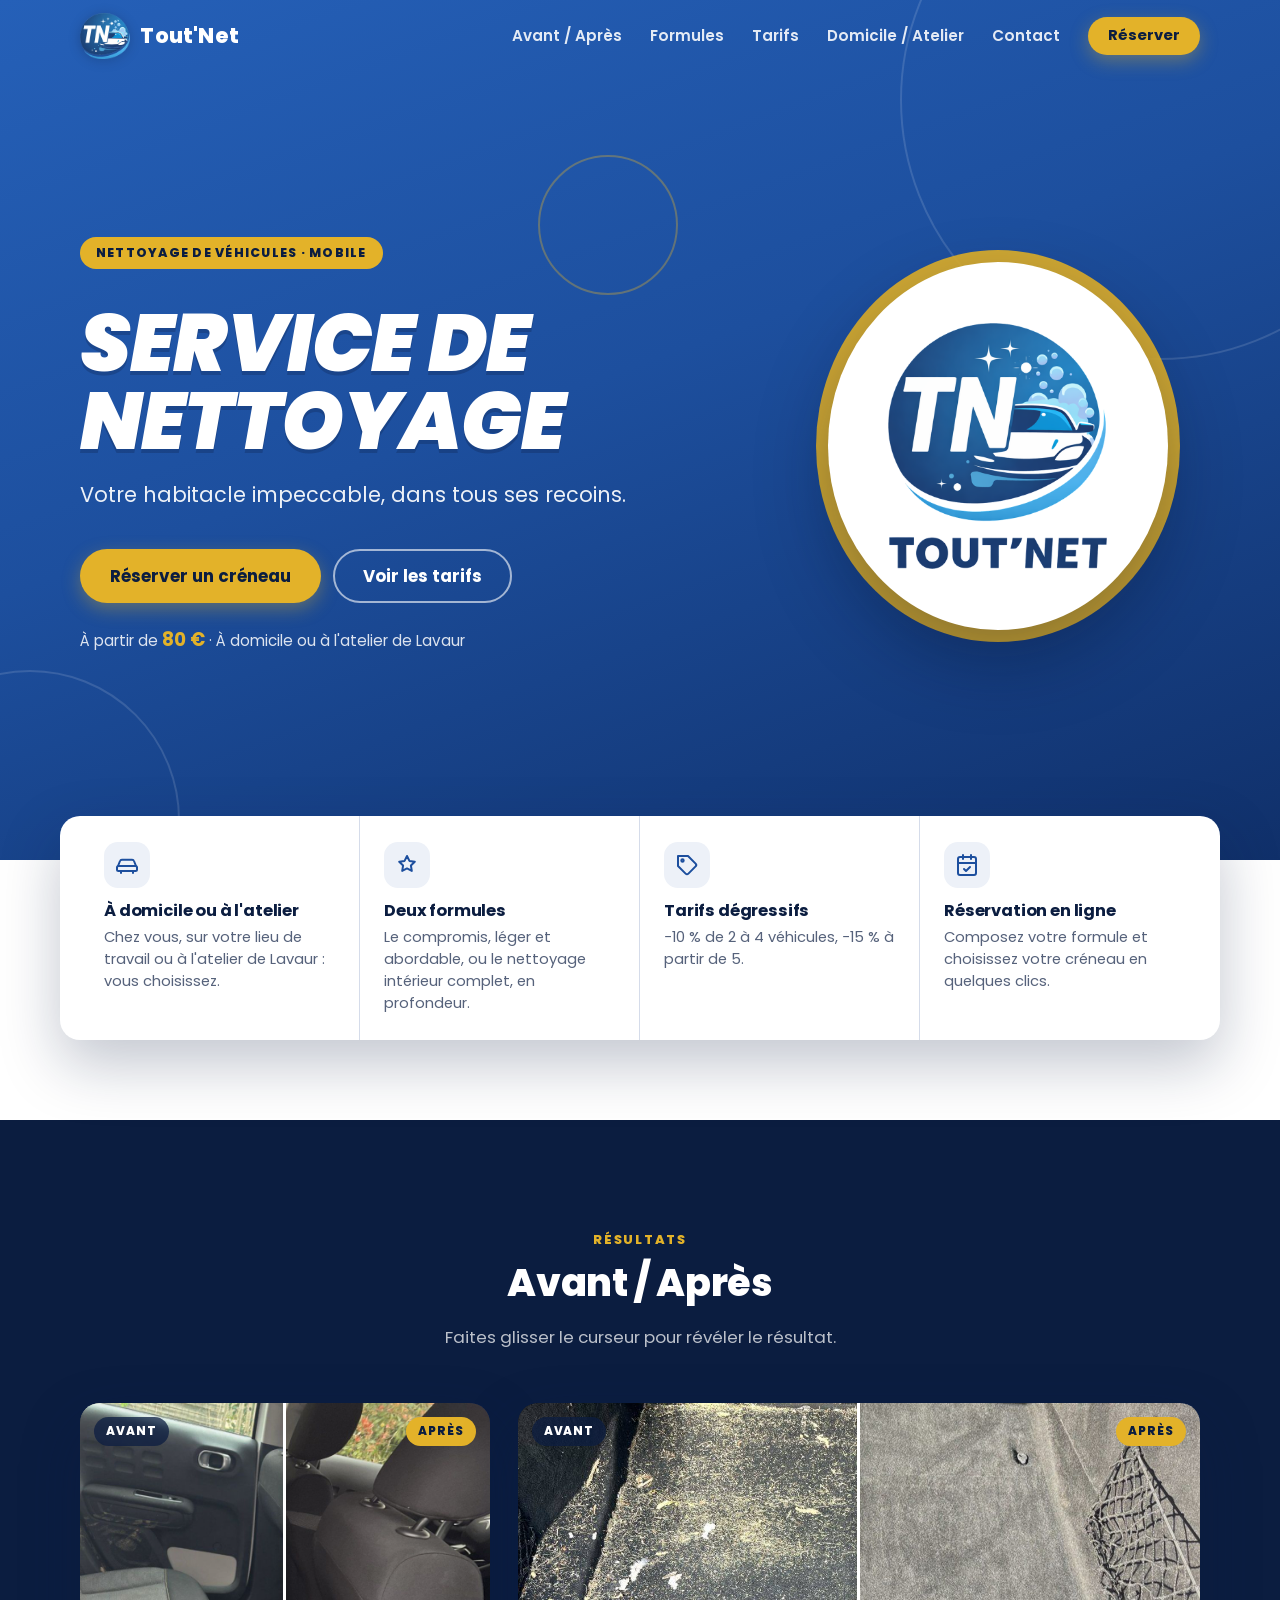
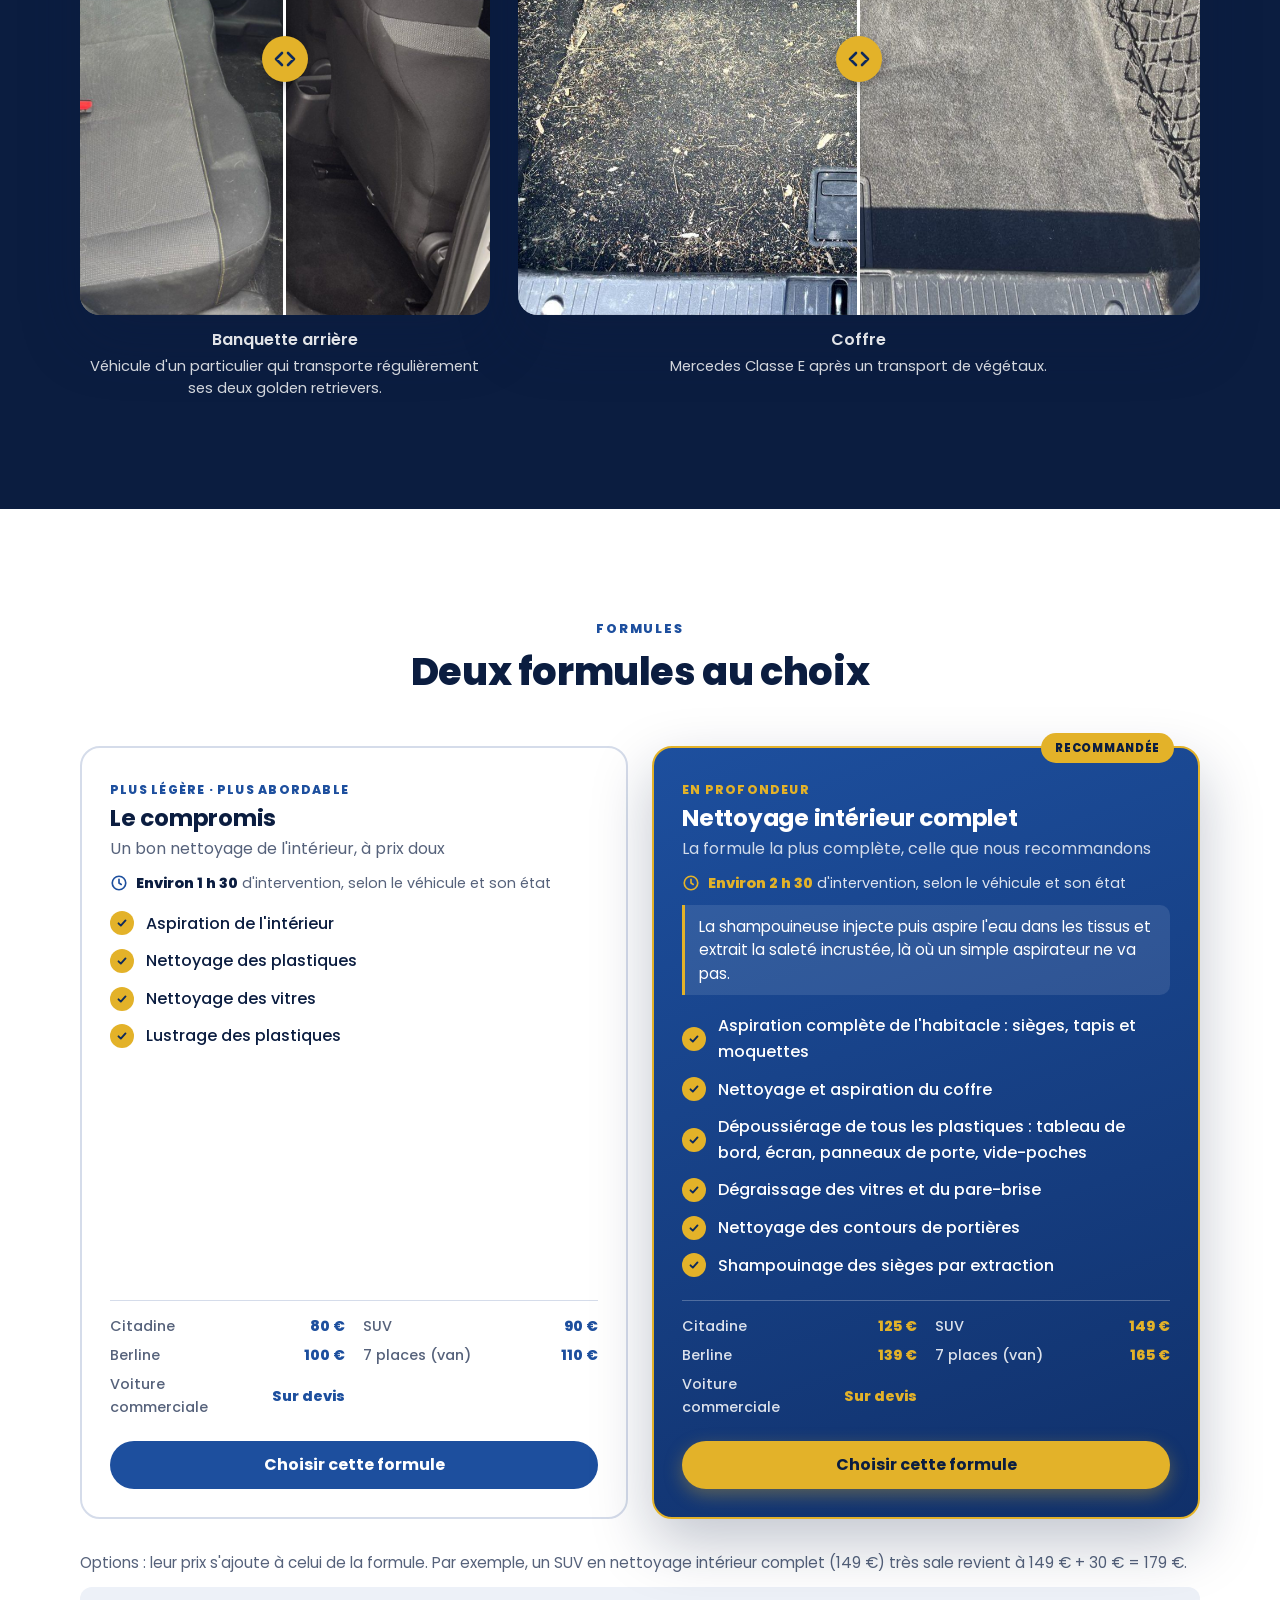
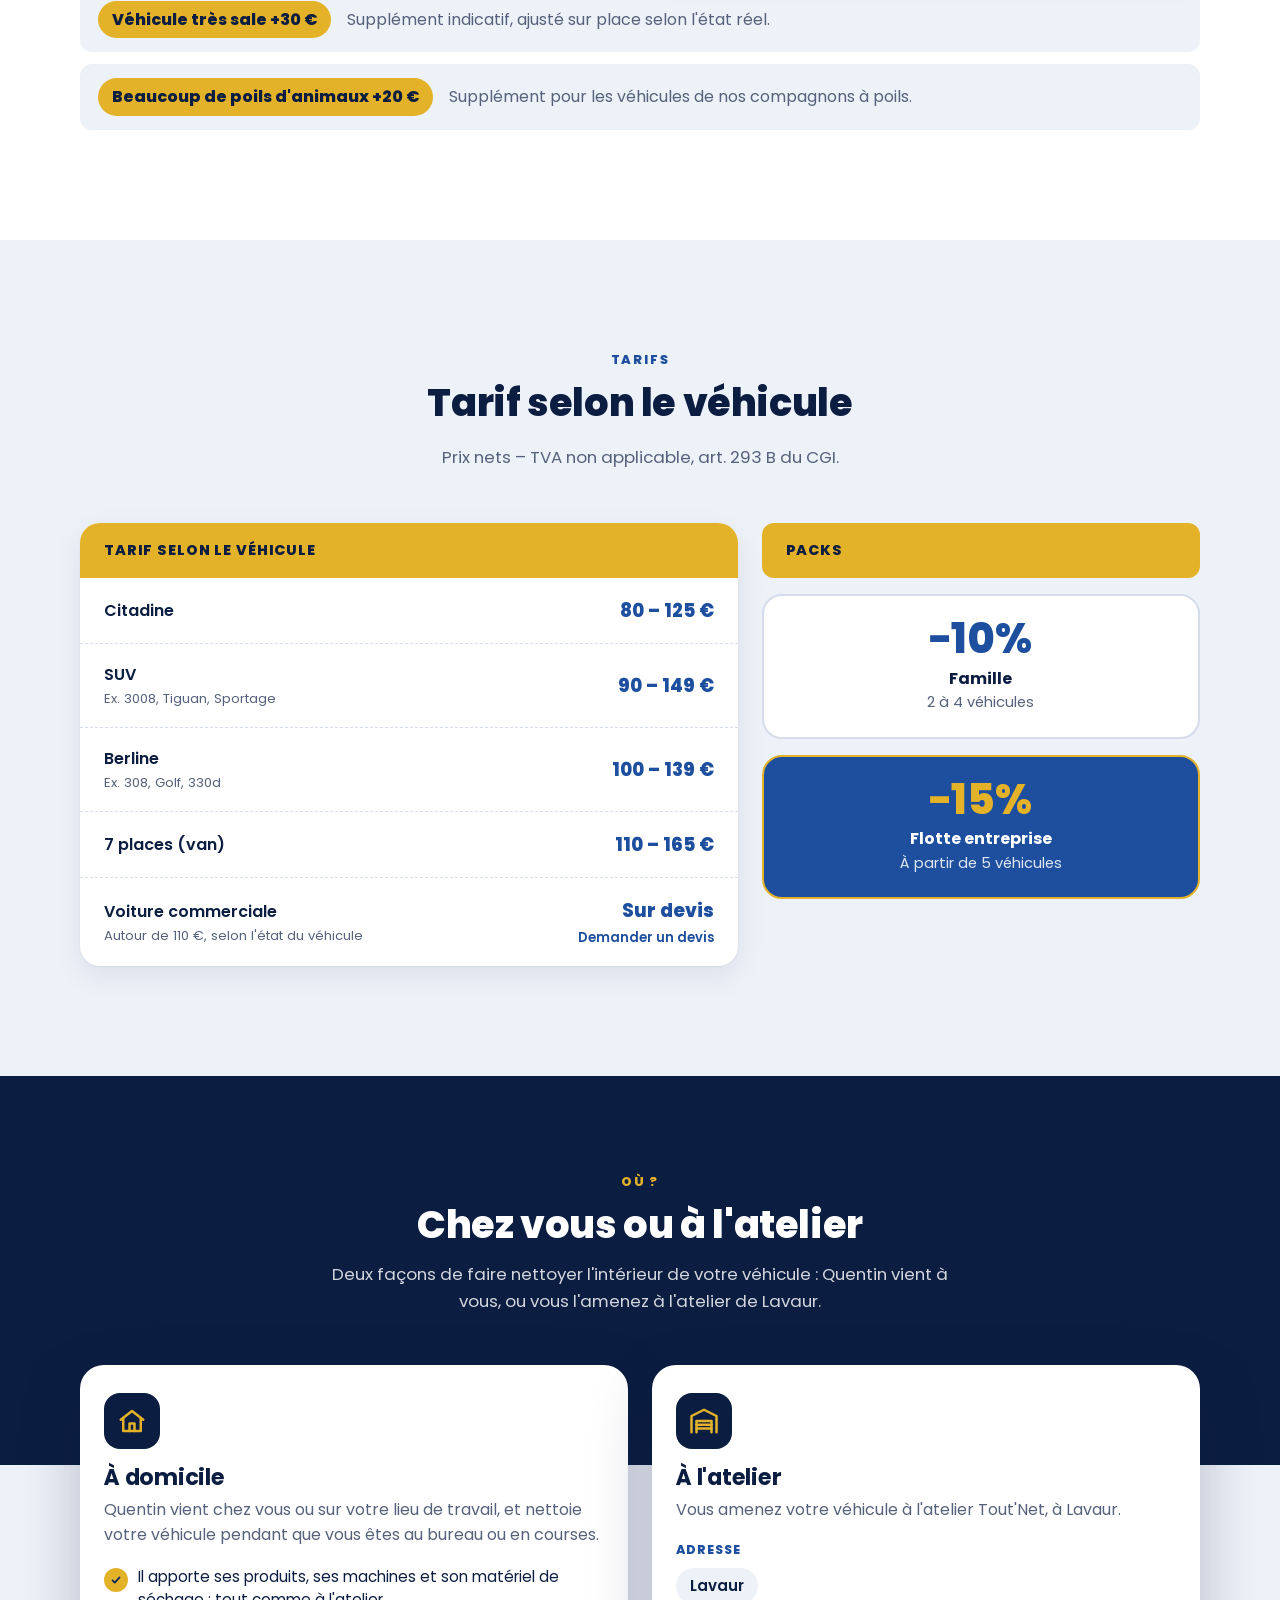
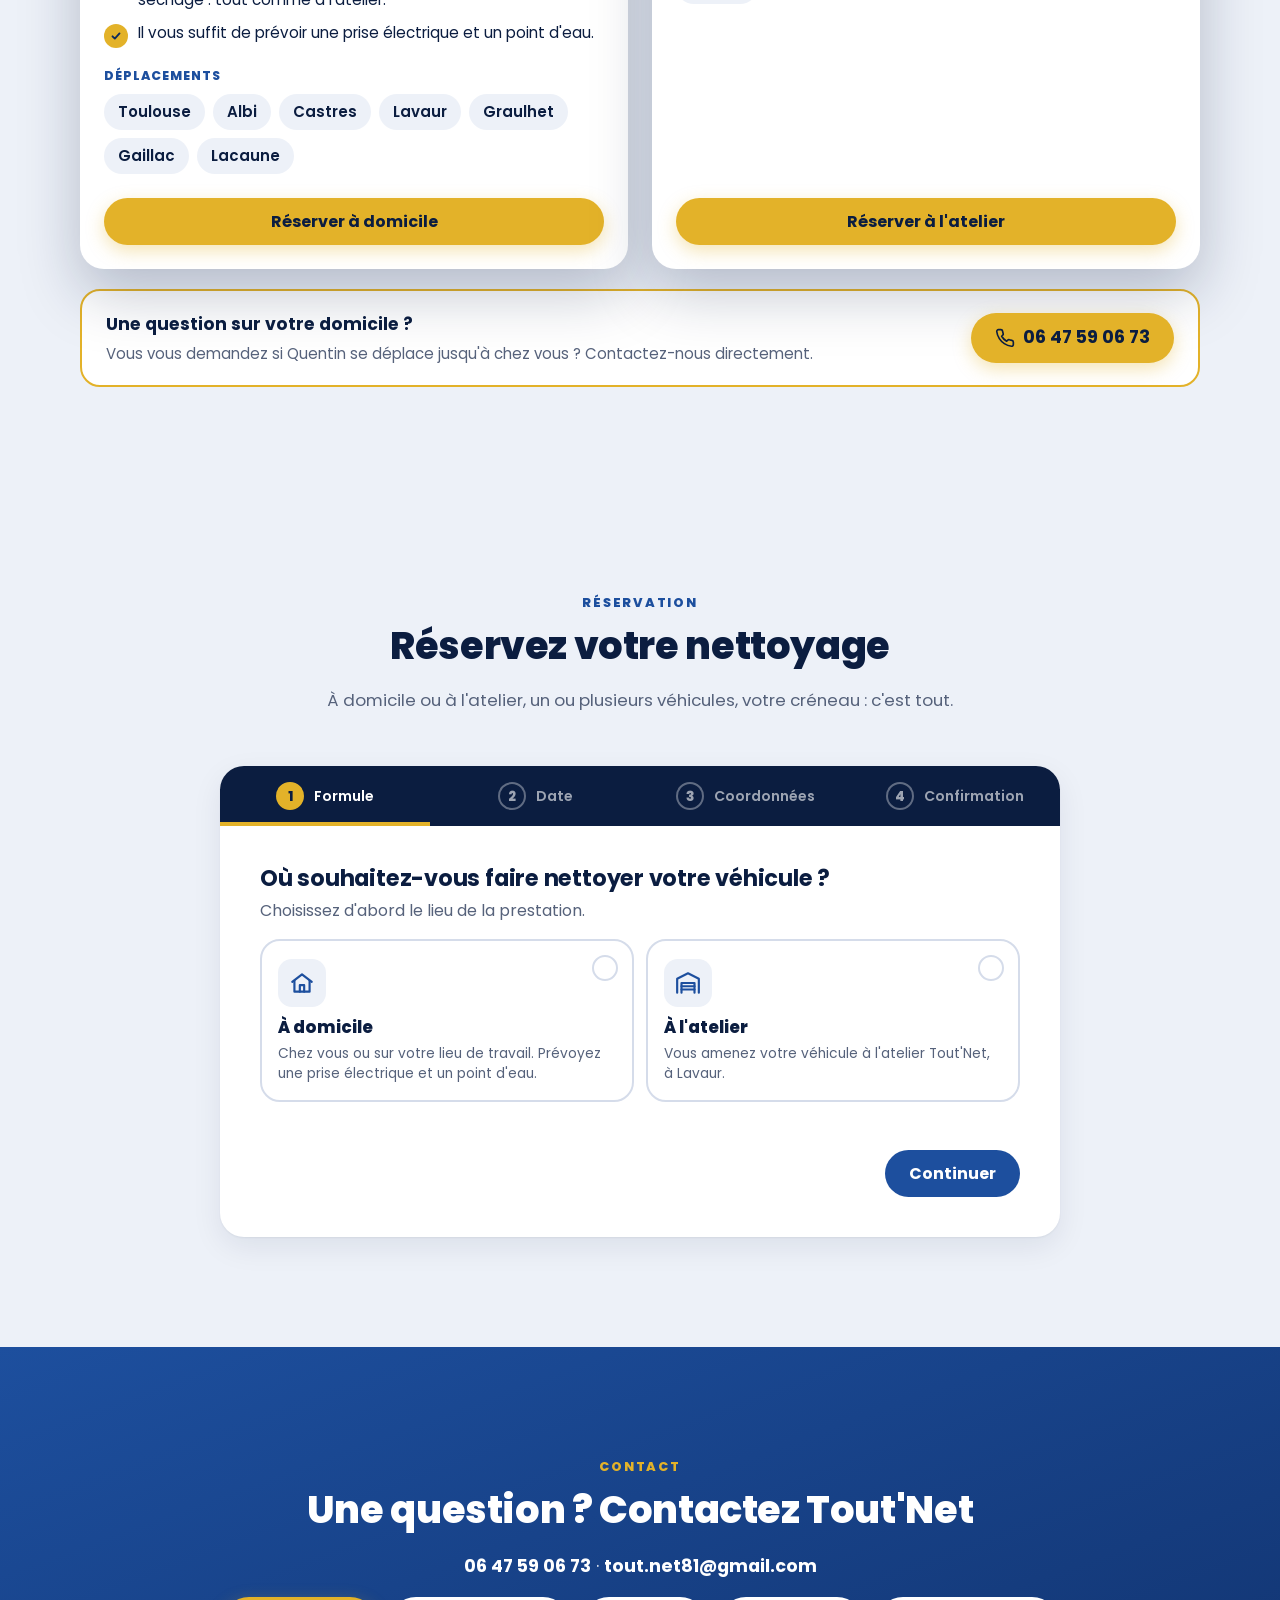
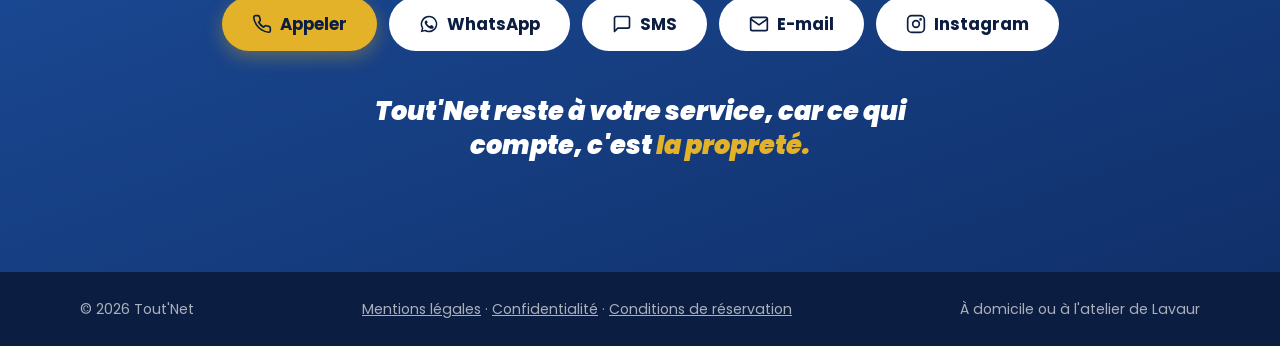
==== commit accc09bd: "Atelier : seulement « Lavaur » sur le site, adresse exacte envoyée uniquement avec la confirmation (" ====
--- a/index.html
+++ b/index.html
@@ -41,8 +41,8 @@
 
   <link rel="icon" href="assets/favicon.png" type="image/png">
   <link rel="apple-touch-icon" href="assets/apple-touch-icon.png">
-  <link rel="stylesheet" href="css/fonts.css?v=20261126-2">
-  <link rel="stylesheet" href="css/style.css?v=20261126-2">
+  <link rel="stylesheet" href="css/fonts.css?v=20261126-4">
+  <link rel="stylesheet" href="css/style.css?v=20261126-4">
 </head>
 <body>
   <a class="skip-link" href="#contenu">Aller au contenu</a>
@@ -293,10 +293,10 @@
   <!-- Bouton d'action fixe (mobile) -->
   <a href="#choix-lieu" class="sticky-cta btn btn--accent" data-sticky-cta>Réserver un créneau</a>
 
-  <script src="js/config.js?v=20261126-2"></script>
-  <script src="js/main.js?v=20261126-2"></script>
-  <script src="js/devis.js?v=20261126-2"></script>
-  <script src="js/reservation.js?v=20261126-2"></script>
-  <script src="js/lieux.js?v=20261126-2"></script>
+  <script src="js/config.js?v=20261126-4"></script>
+  <script src="js/main.js?v=20261126-4"></script>
+  <script src="js/devis.js?v=20261126-4"></script>
+  <script src="js/reservation.js?v=20261126-4"></script>
+  <script src="js/lieux.js?v=20261126-4"></script>
 </body>
 </html>
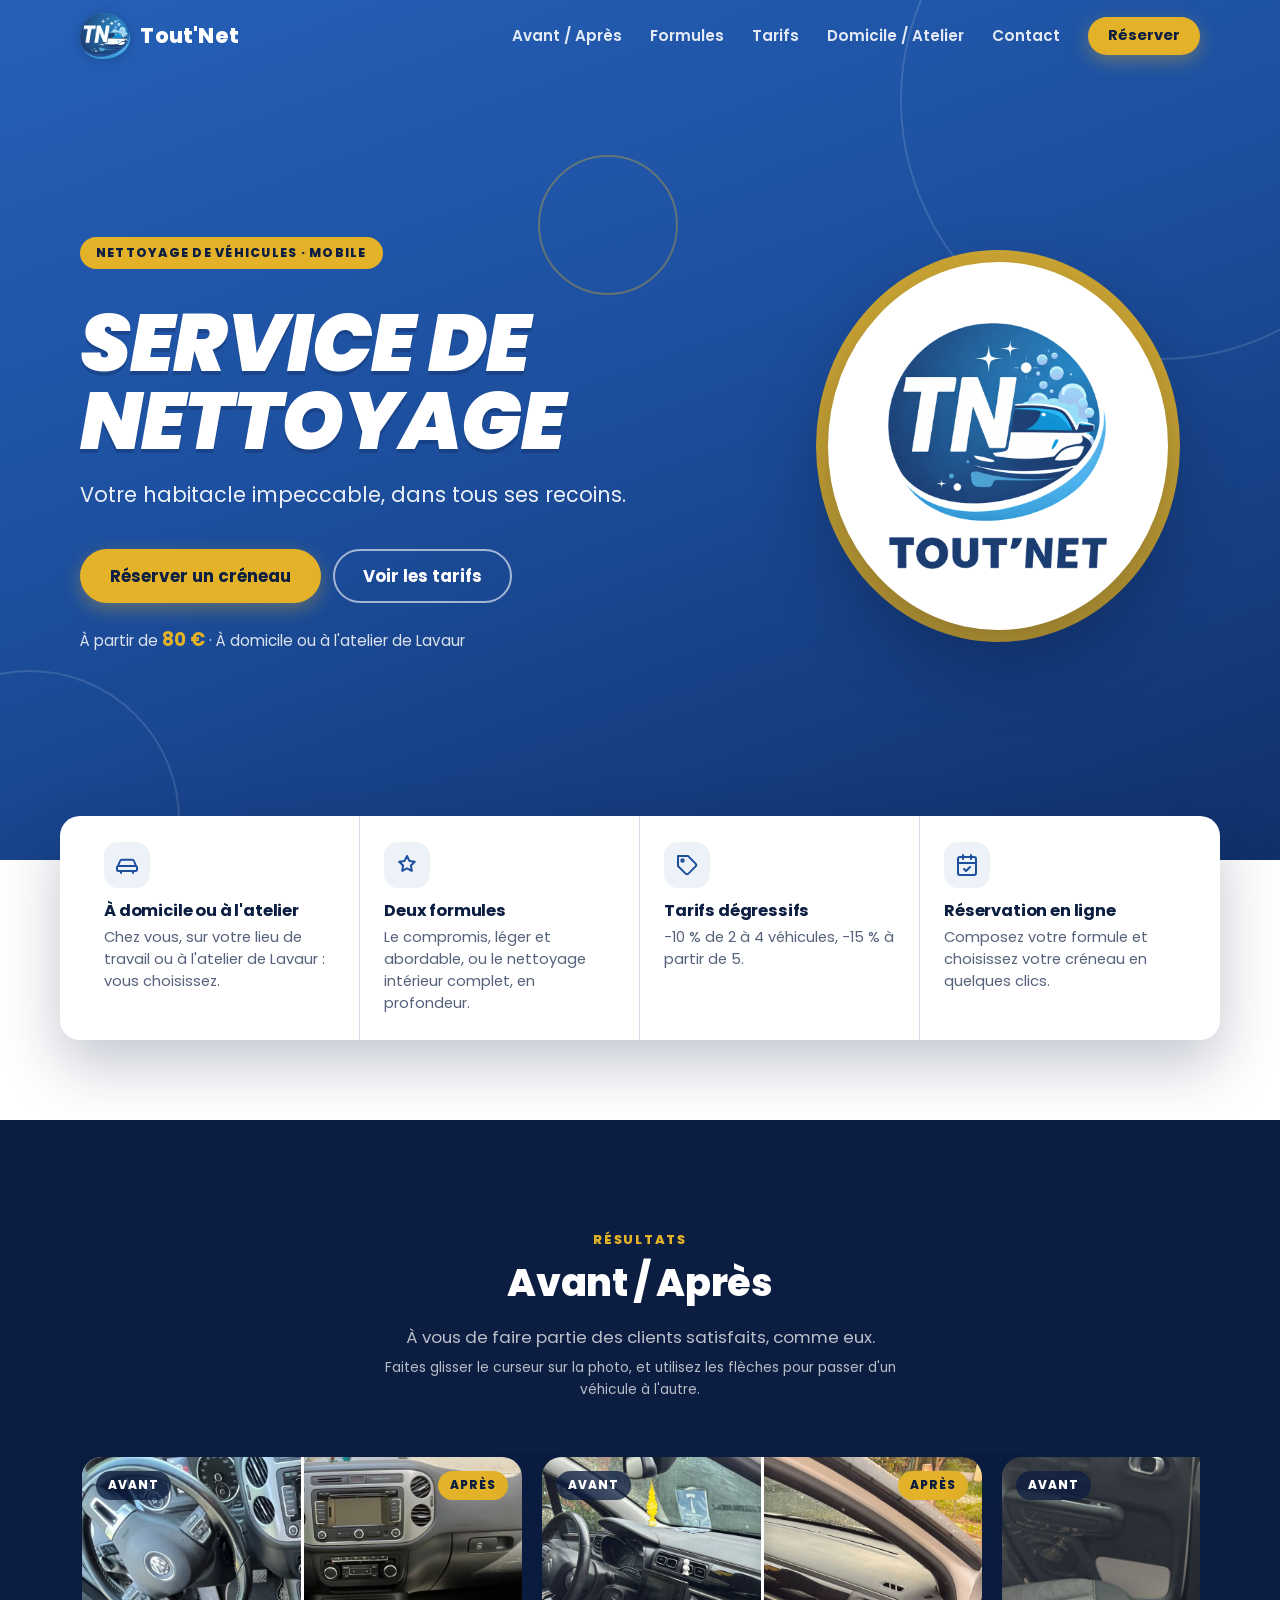
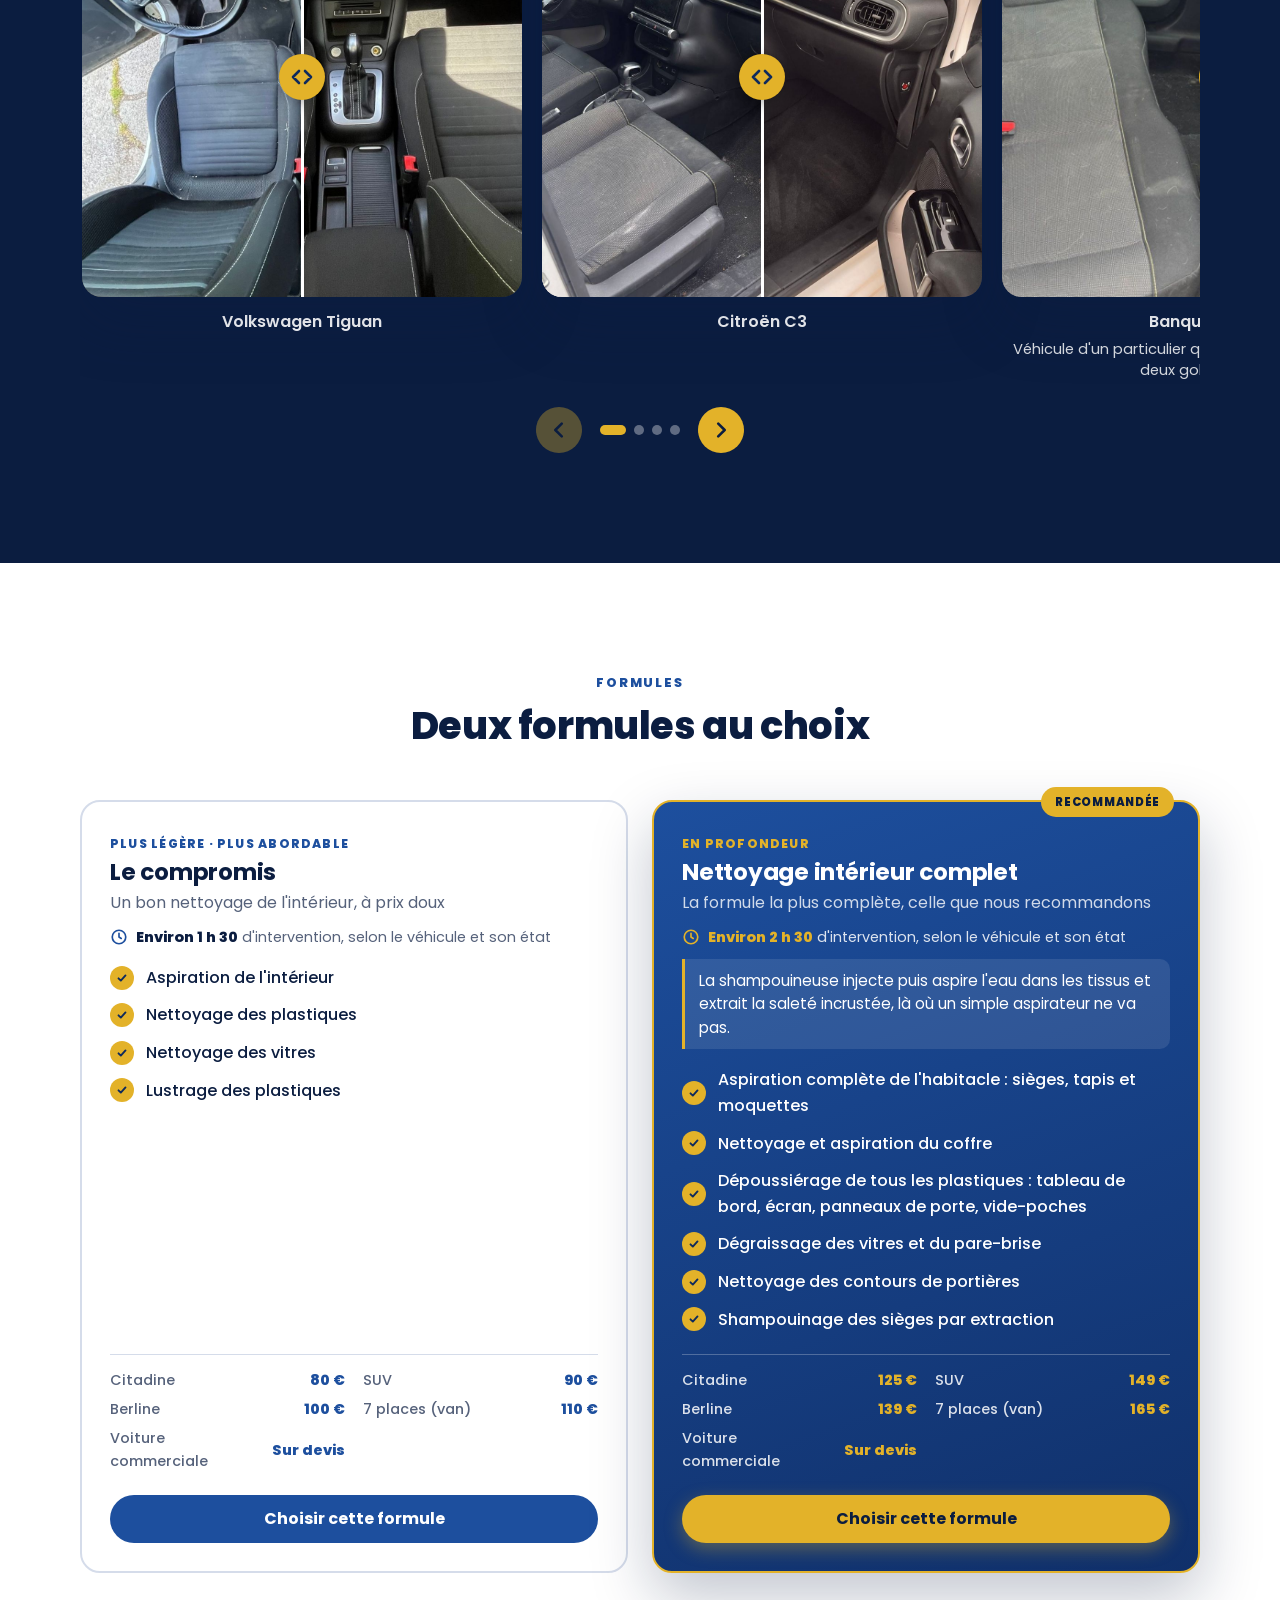
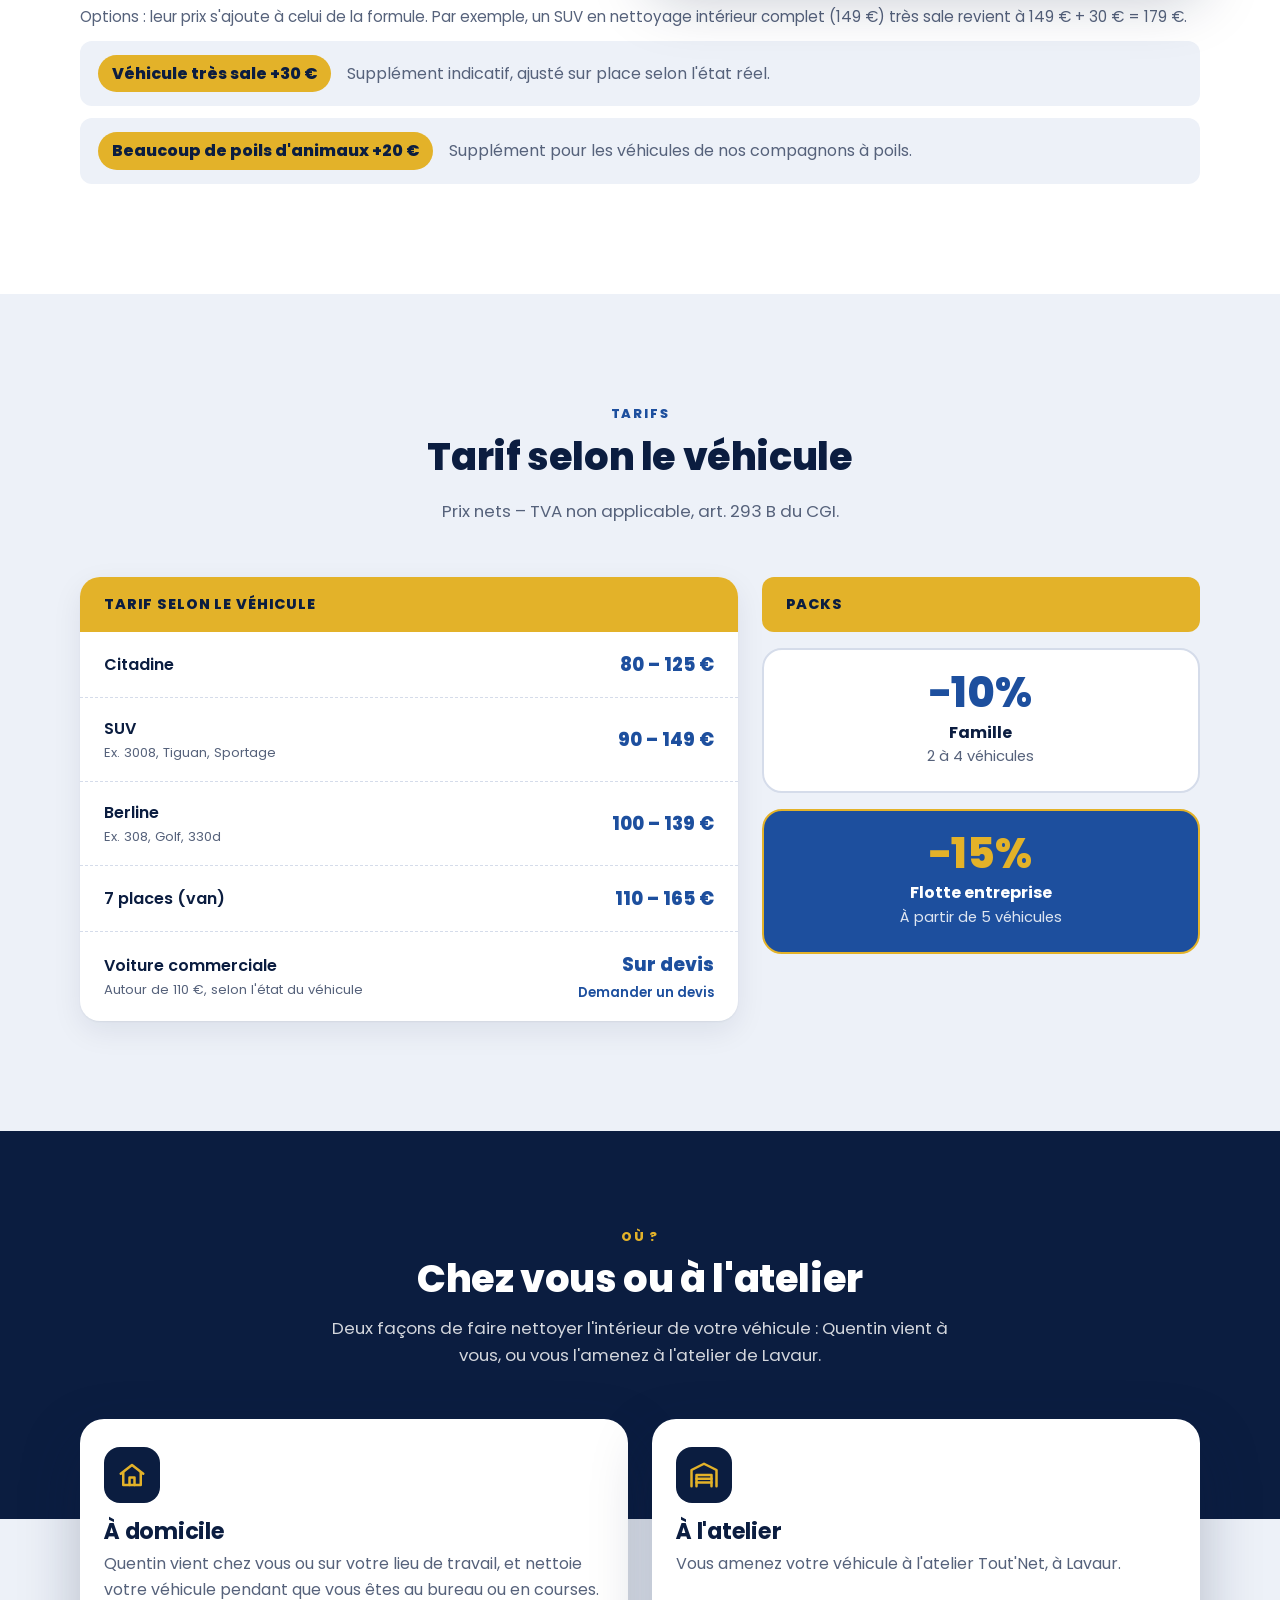
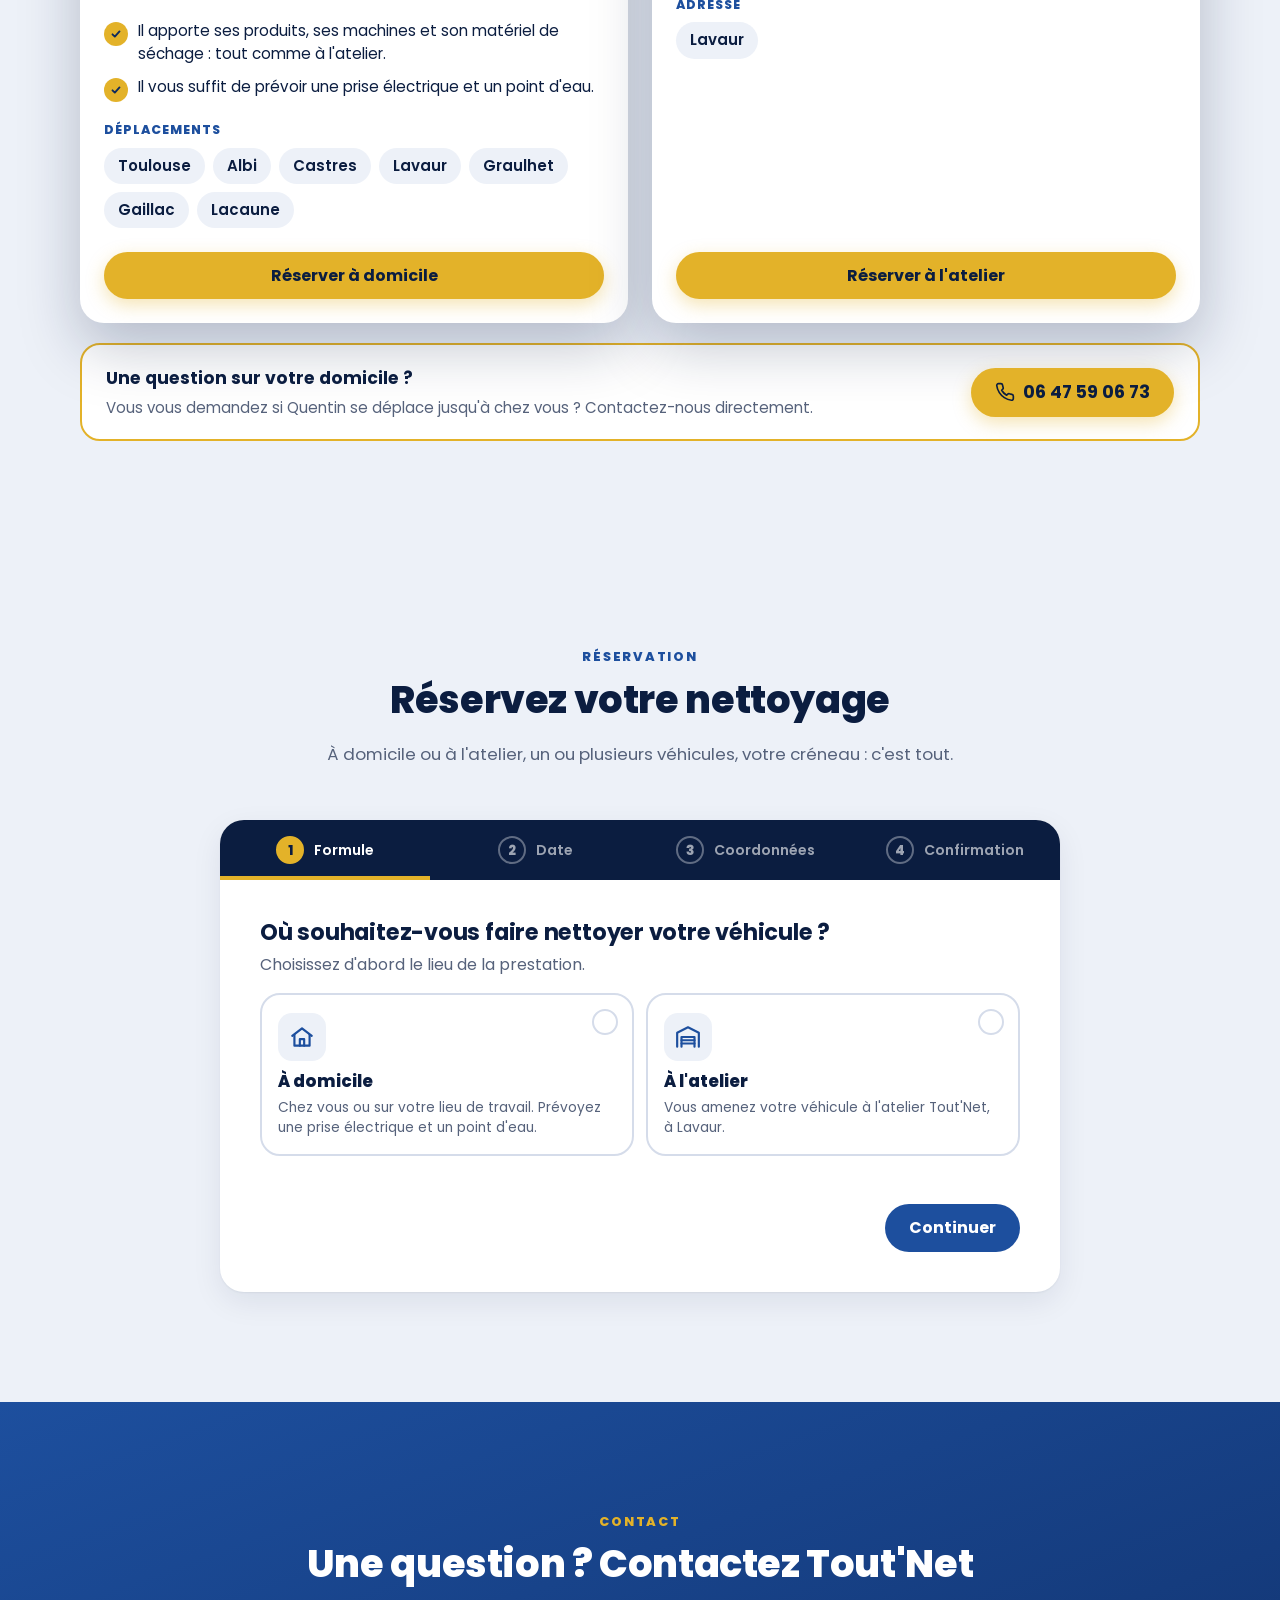
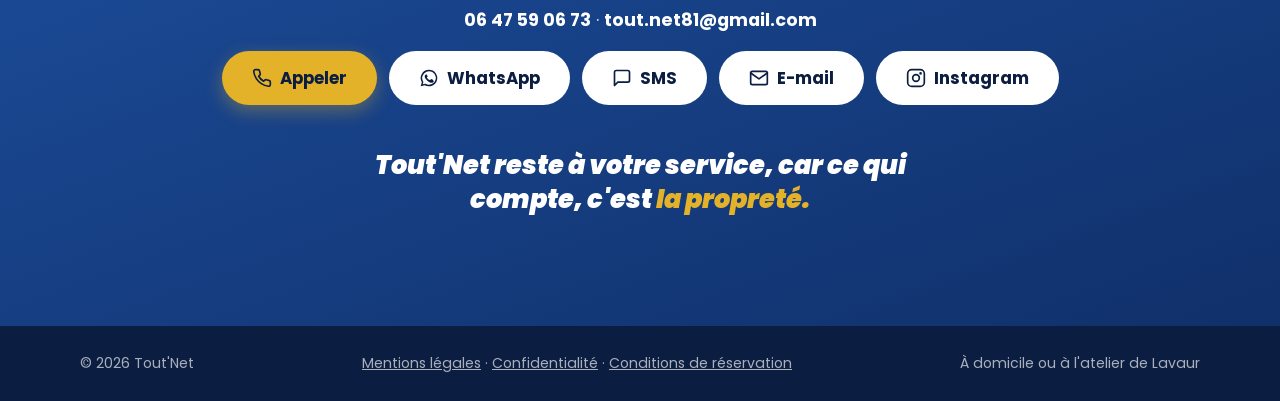
==== commit 272f00b9: "Résultats : carrousel horizontal, deux nouveaux avant/après (Tiguan, C3) Co-Authored-By: Claude Opus" ====
--- a/index.html
+++ b/index.html
@@ -41,8 +41,8 @@
 
   <link rel="icon" href="assets/favicon.png" type="image/png">
   <link rel="apple-touch-icon" href="assets/apple-touch-icon.png">
-  <link rel="stylesheet" href="css/fonts.css?v=20261126-4">
-  <link rel="stylesheet" href="css/style.css?v=20261126-4">
+  <link rel="stylesheet" href="css/fonts.css?v=20261126-6">
+  <link rel="stylesheet" href="css/style.css?v=20261126-6">
 </head>
 <body>
   <a class="skip-link" href="#contenu">Aller au contenu</a>
@@ -107,9 +107,15 @@
         <div class="section__head">
           <p class="eyebrow">Résultats</p>
           <h2>Avant / Après</h2>
-          <p class="section__sub">Faites glisser le curseur pour révéler le résultat.</p>
+          <p class="section__sub">À vous de faire partie des clients satisfaits, comme eux.</p>
+          <p class="gallery__aide">Faites glisser le curseur sur la photo, et utilisez les flèches pour passer d'un véhicule à l'autre.</p>
         </div>
         <div class="gallery" data-galerie></div>
+        <div class="gallery-nav" data-galerie-nav hidden>
+          <button type="button" class="gallery-nav__btn" data-galerie-prec aria-label="Véhicule précédent"><svg viewBox="0 0 24 24" fill="none" stroke="currentColor" stroke-width="2.8" stroke-linecap="round" stroke-linejoin="round" aria-hidden="true"><path d="M15 5l-7 7 7 7"/></svg></button>
+          <div class="gallery-nav__points" data-galerie-points></div>
+          <button type="button" class="gallery-nav__btn" data-galerie-suiv aria-label="Véhicule suivant"><svg viewBox="0 0 24 24" fill="none" stroke="currentColor" stroke-width="2.8" stroke-linecap="round" stroke-linejoin="round" aria-hidden="true"><path d="M9 5l7 7-7 7"/></svg></button>
+        </div>
       </div>
     </section>
 
@@ -293,10 +299,10 @@
   <!-- Bouton d'action fixe (mobile) -->
   <a href="#choix-lieu" class="sticky-cta btn btn--accent" data-sticky-cta>Réserver un créneau</a>
 
-  <script src="js/config.js?v=20261126-4"></script>
-  <script src="js/main.js?v=20261126-4"></script>
-  <script src="js/devis.js?v=20261126-4"></script>
-  <script src="js/reservation.js?v=20261126-4"></script>
-  <script src="js/lieux.js?v=20261126-4"></script>
+  <script src="js/config.js?v=20261126-6"></script>
+  <script src="js/main.js?v=20261126-6"></script>
+  <script src="js/devis.js?v=20261126-6"></script>
+  <script src="js/reservation.js?v=20261126-6"></script>
+  <script src="js/lieux.js?v=20261126-6"></script>
 </body>
 </html>
--- a/css/style.css
+++ b/css/style.css
@@ -659,3 +659,22 @@
 .choice-devis__texte { color: var(--c-muted); font-size: .84rem; line-height: 1.45; }
 .choice-devis__lien { margin-top: auto; color: var(--c-blue); font-weight: 700; font-size: .88rem; }
 @media (max-width: 600px) { .choice-devis { padding: 10px; } .choice-devis__texte { font-size: .76rem; } .choice-devis__lien { font-size: .8rem; } }
+
+/* ---------- Avant / Après : carrousel horizontal ---------- */
+.gallery__aide { margin: 6px auto 0; font-size: .86rem; opacity: .7; max-width: 520px; }
+.gallery--carrousel {
+  display: flex; flex-wrap: nowrap; gap: 20px; align-items: flex-start; overflow-x: auto; overscroll-behavior-x: contain;
+  scroll-snap-type: x mandatory; scroll-padding: 0 var(--gutter); padding: 4px 2px 12px; scrollbar-width: none; -webkit-overflow-scrolling: touch;
+}
+.gallery--carrousel::-webkit-scrollbar { display: none; }
+/* Toutes les comparaisons au même format (carré) pour un défilement régulier */
+.gallery--carrousel figure { flex: 0 0 auto; min-width: 0; scroll-snap-align: center; width: min(440px, 86%); }
+.gallery--carrousel .ba { aspect-ratio: 1 / 1 !important; }
+@media (max-width: 700px) { .gallery--carrousel { display: flex; gap: 14px; } }
+.gallery-nav { display: flex; align-items: center; justify-content: center; gap: 18px; margin-top: 14px; }
+.gallery-nav__btn { width: 46px; height: 46px; border-radius: 50%; border: 0; background: var(--c-yellow); color: var(--c-navy); cursor: pointer; display: grid; place-items: center; padding: 0; }
+.gallery-nav__btn svg { width: 22px; height: 22px; }
+.gallery-nav__btn:disabled { opacity: .35; cursor: default; }
+.gallery-nav__points { display: flex; gap: 8px; }
+.gallery-nav__point { width: 10px; height: 10px; border-radius: 50%; border: 0; padding: 0; background: rgba(255,255,255,.35); cursor: pointer; transition: width .2s, background .2s; }
+.gallery-nav__point.is-active { width: 26px; border-radius: 999px; background: var(--c-yellow); }
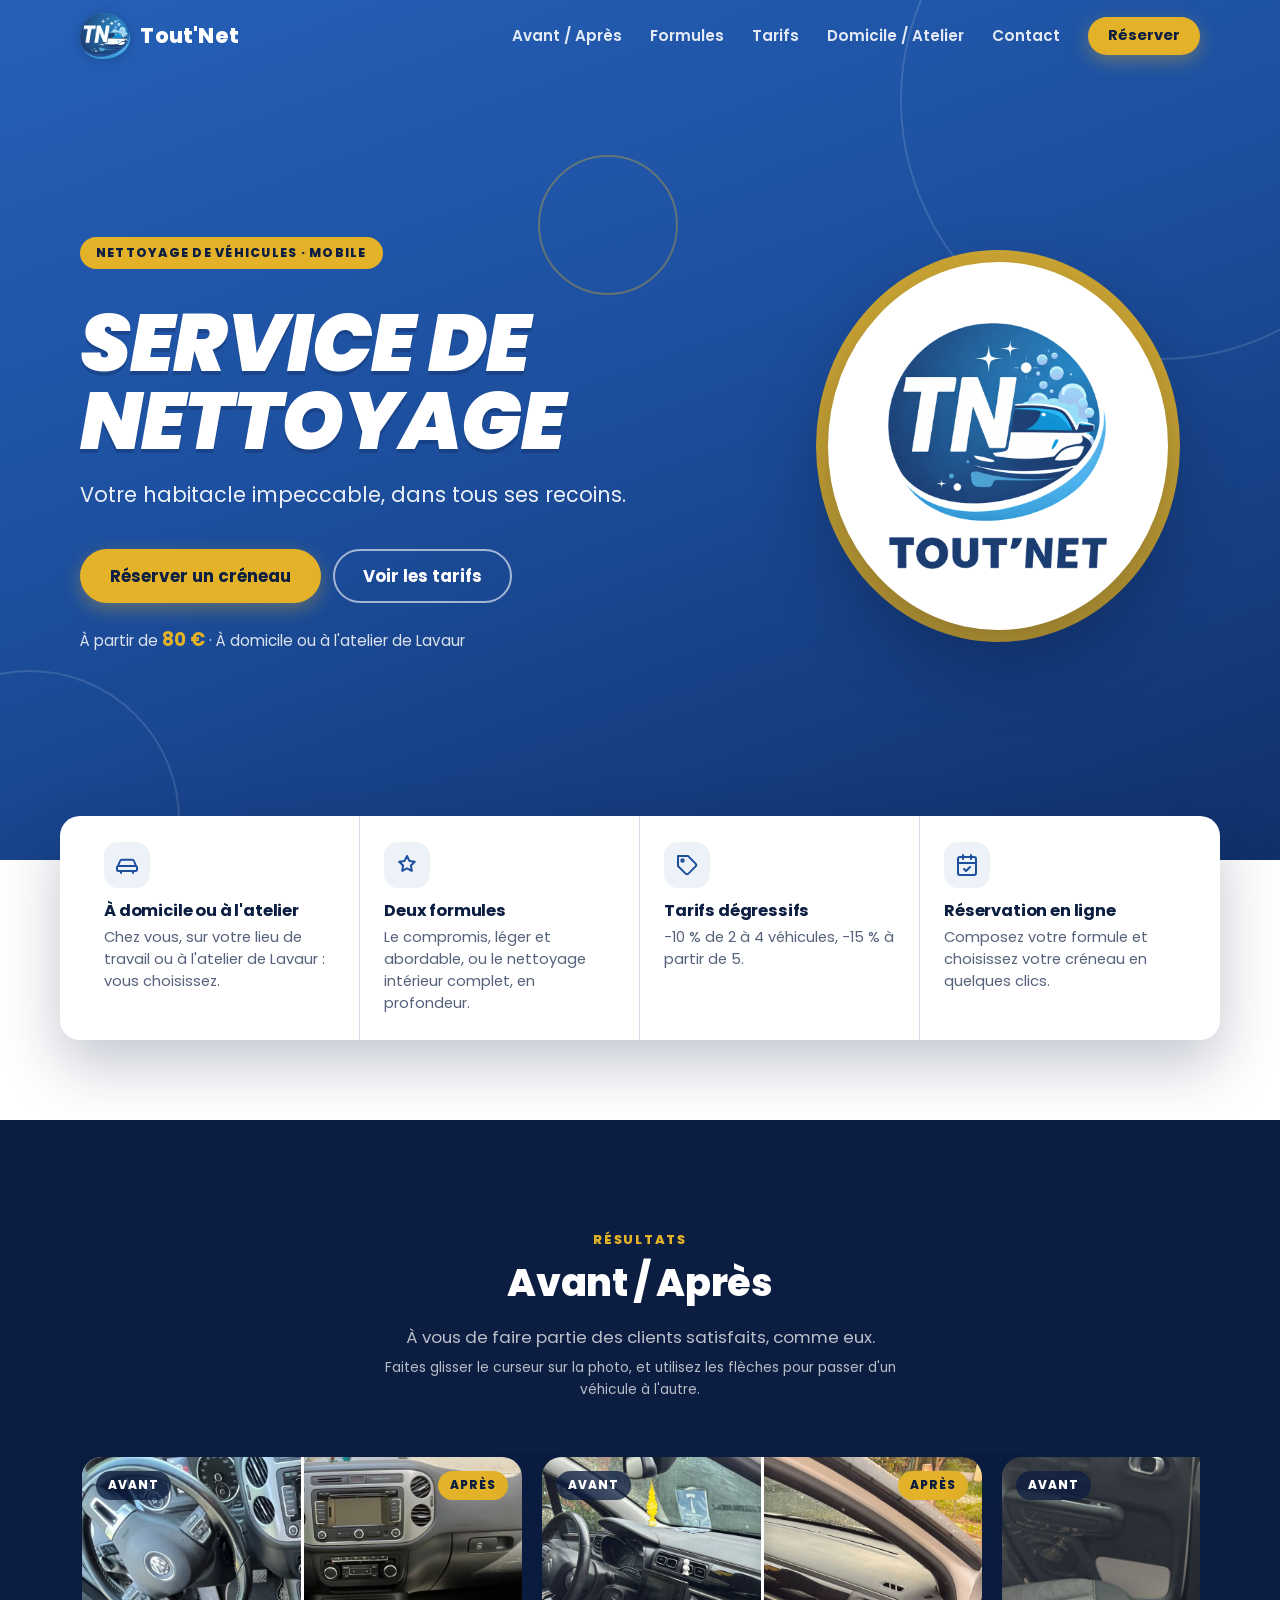
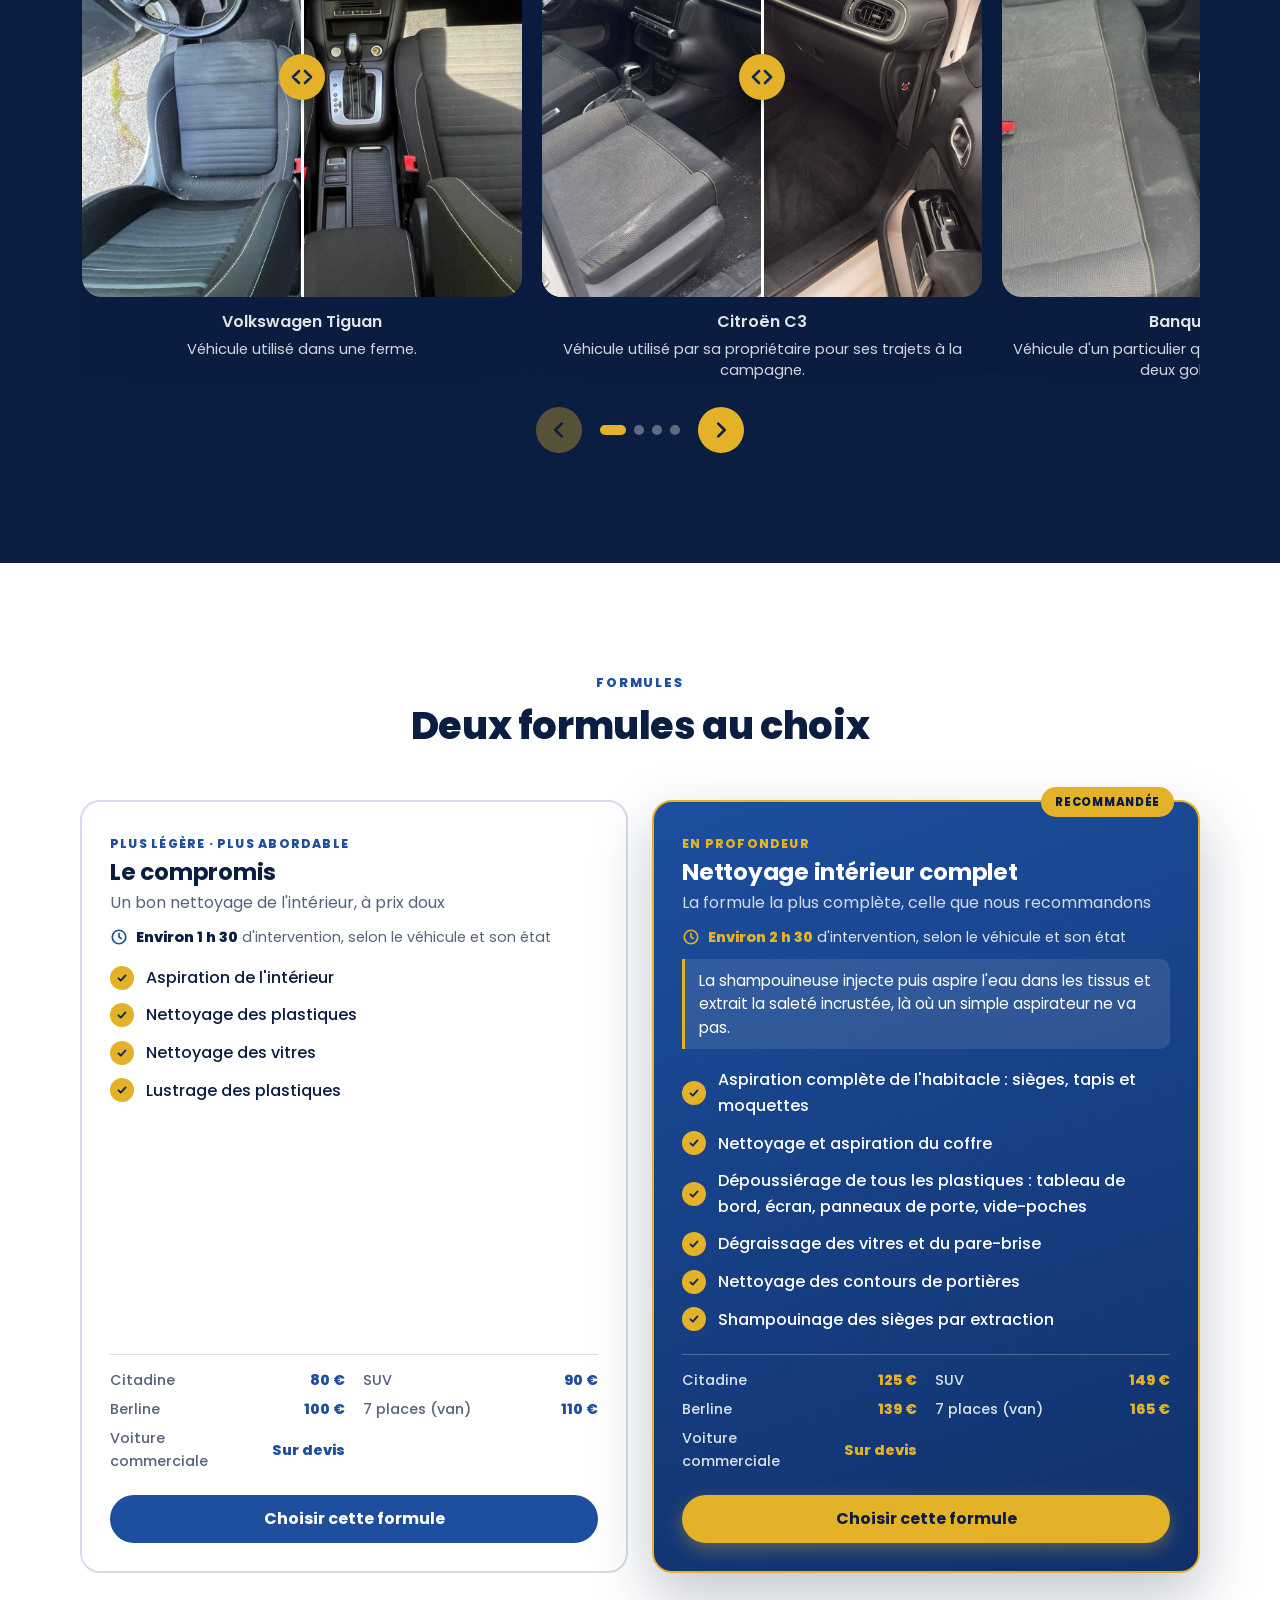
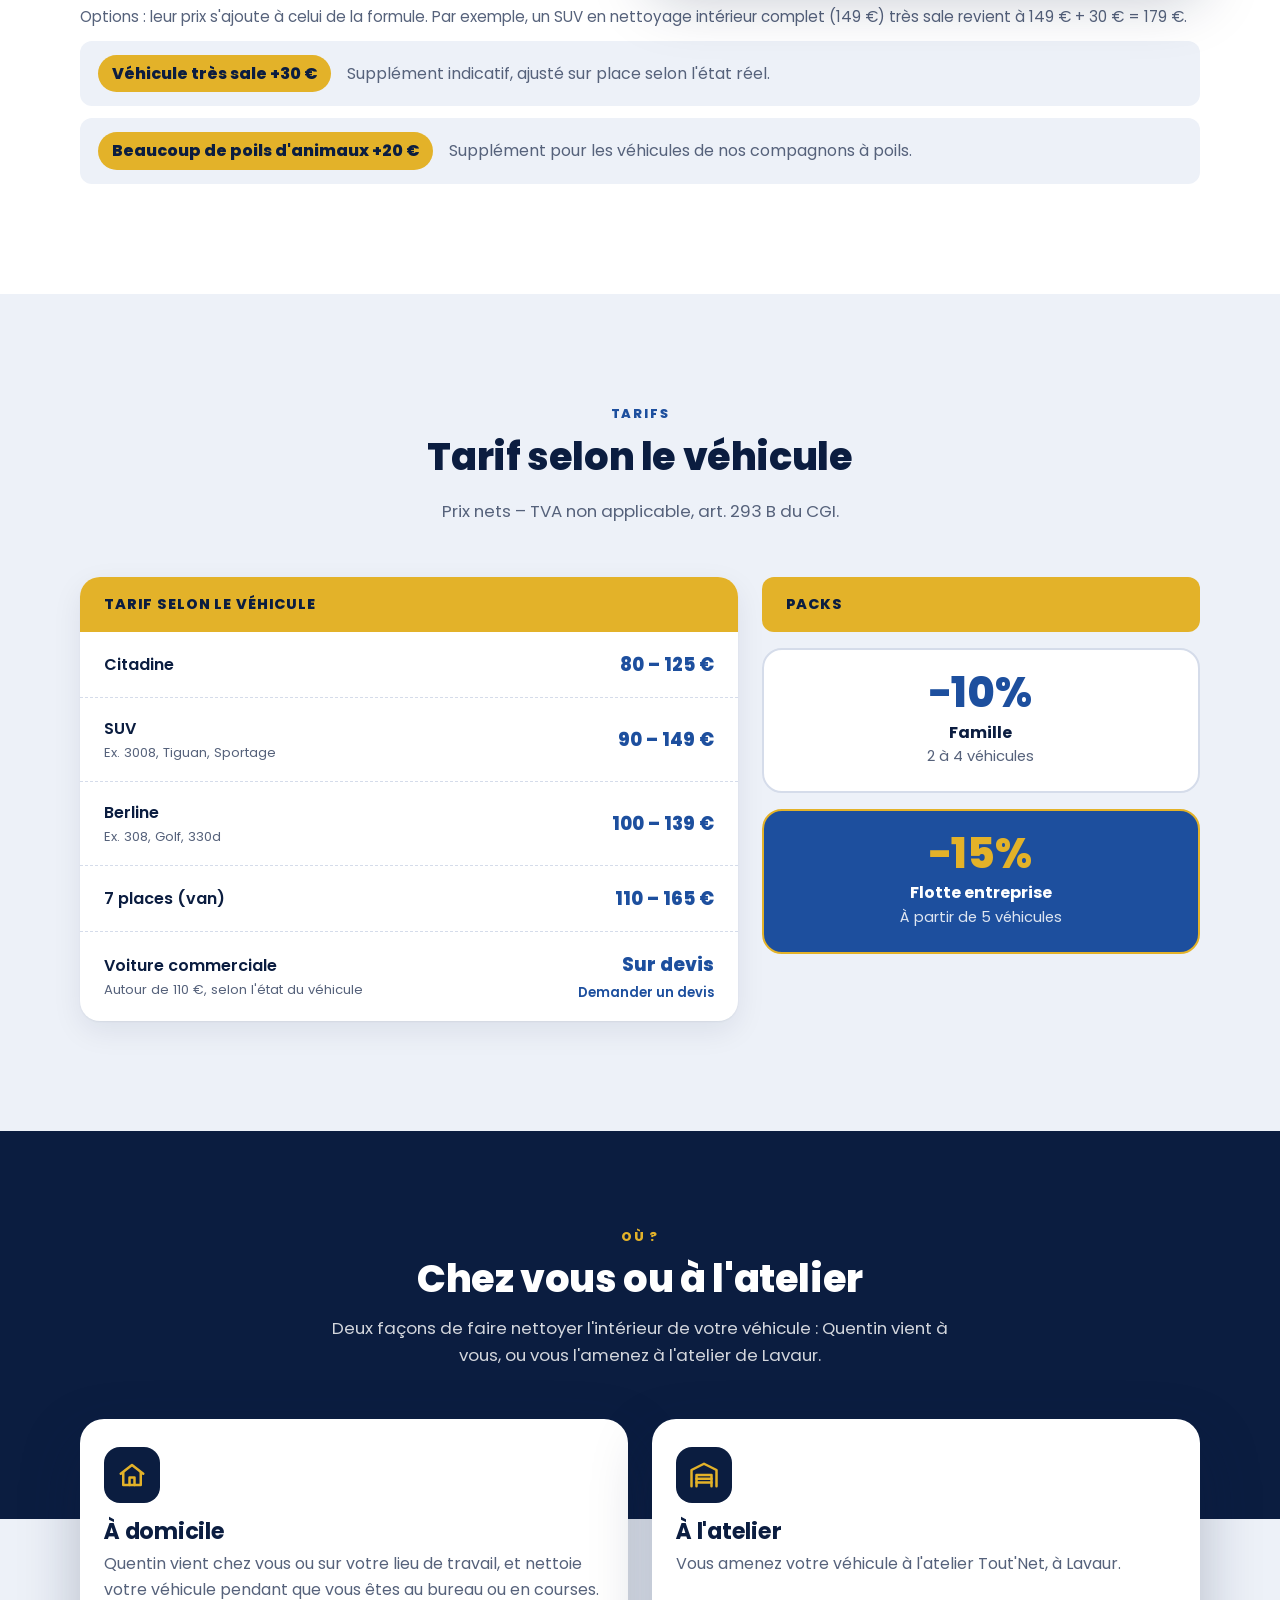
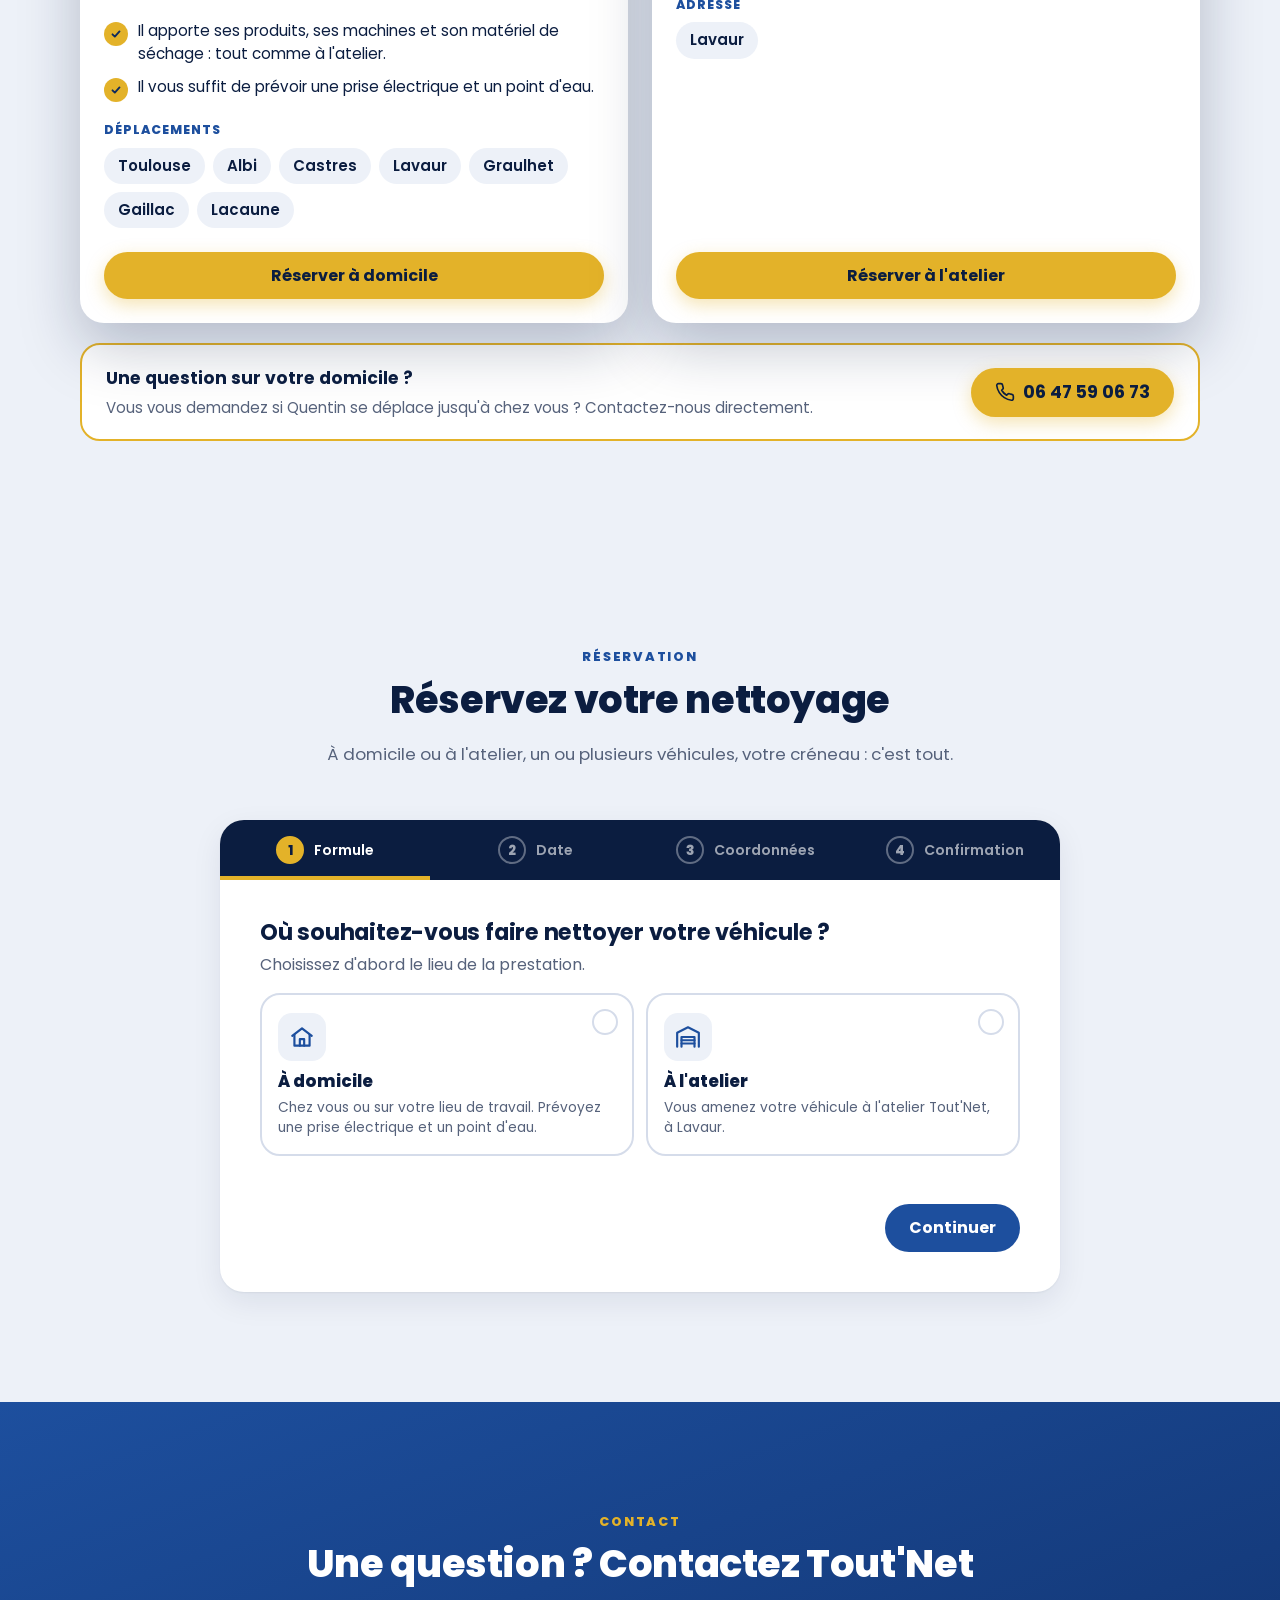
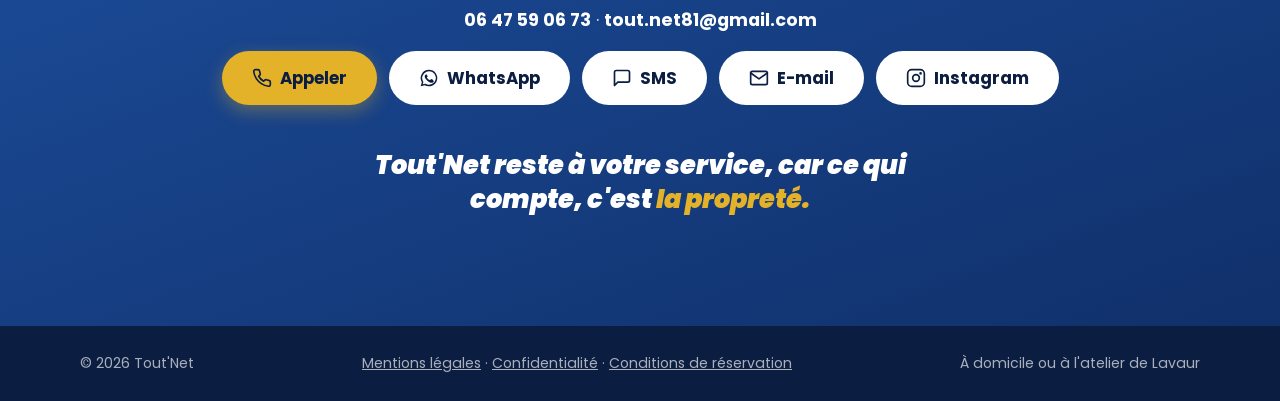
==== commit c36c1390: "Descriptions des avant/après Tiguan et C3 Co-Authored-By: Claude Opus 5.5 <noreply@anthropic.com> Cl" ====
--- a/index.html
+++ b/index.html
@@ -41,8 +41,8 @@
 
   <link rel="icon" href="assets/favicon.png" type="image/png">
   <link rel="apple-touch-icon" href="assets/apple-touch-icon.png">
-  <link rel="stylesheet" href="css/fonts.css?v=20261126-6">
-  <link rel="stylesheet" href="css/style.css?v=20261126-6">
+  <link rel="stylesheet" href="css/fonts.css?v=20261126-7">
+  <link rel="stylesheet" href="css/style.css?v=20261126-7">
 </head>
 <body>
   <a class="skip-link" href="#contenu">Aller au contenu</a>
@@ -299,10 +299,10 @@
   <!-- Bouton d'action fixe (mobile) -->
   <a href="#choix-lieu" class="sticky-cta btn btn--accent" data-sticky-cta>Réserver un créneau</a>
 
-  <script src="js/config.js?v=20261126-6"></script>
-  <script src="js/main.js?v=20261126-6"></script>
-  <script src="js/devis.js?v=20261126-6"></script>
-  <script src="js/reservation.js?v=20261126-6"></script>
-  <script src="js/lieux.js?v=20261126-6"></script>
+  <script src="js/config.js?v=20261126-7"></script>
+  <script src="js/main.js?v=20261126-7"></script>
+  <script src="js/devis.js?v=20261126-7"></script>
+  <script src="js/reservation.js?v=20261126-7"></script>
+  <script src="js/lieux.js?v=20261126-7"></script>
 </body>
 </html>
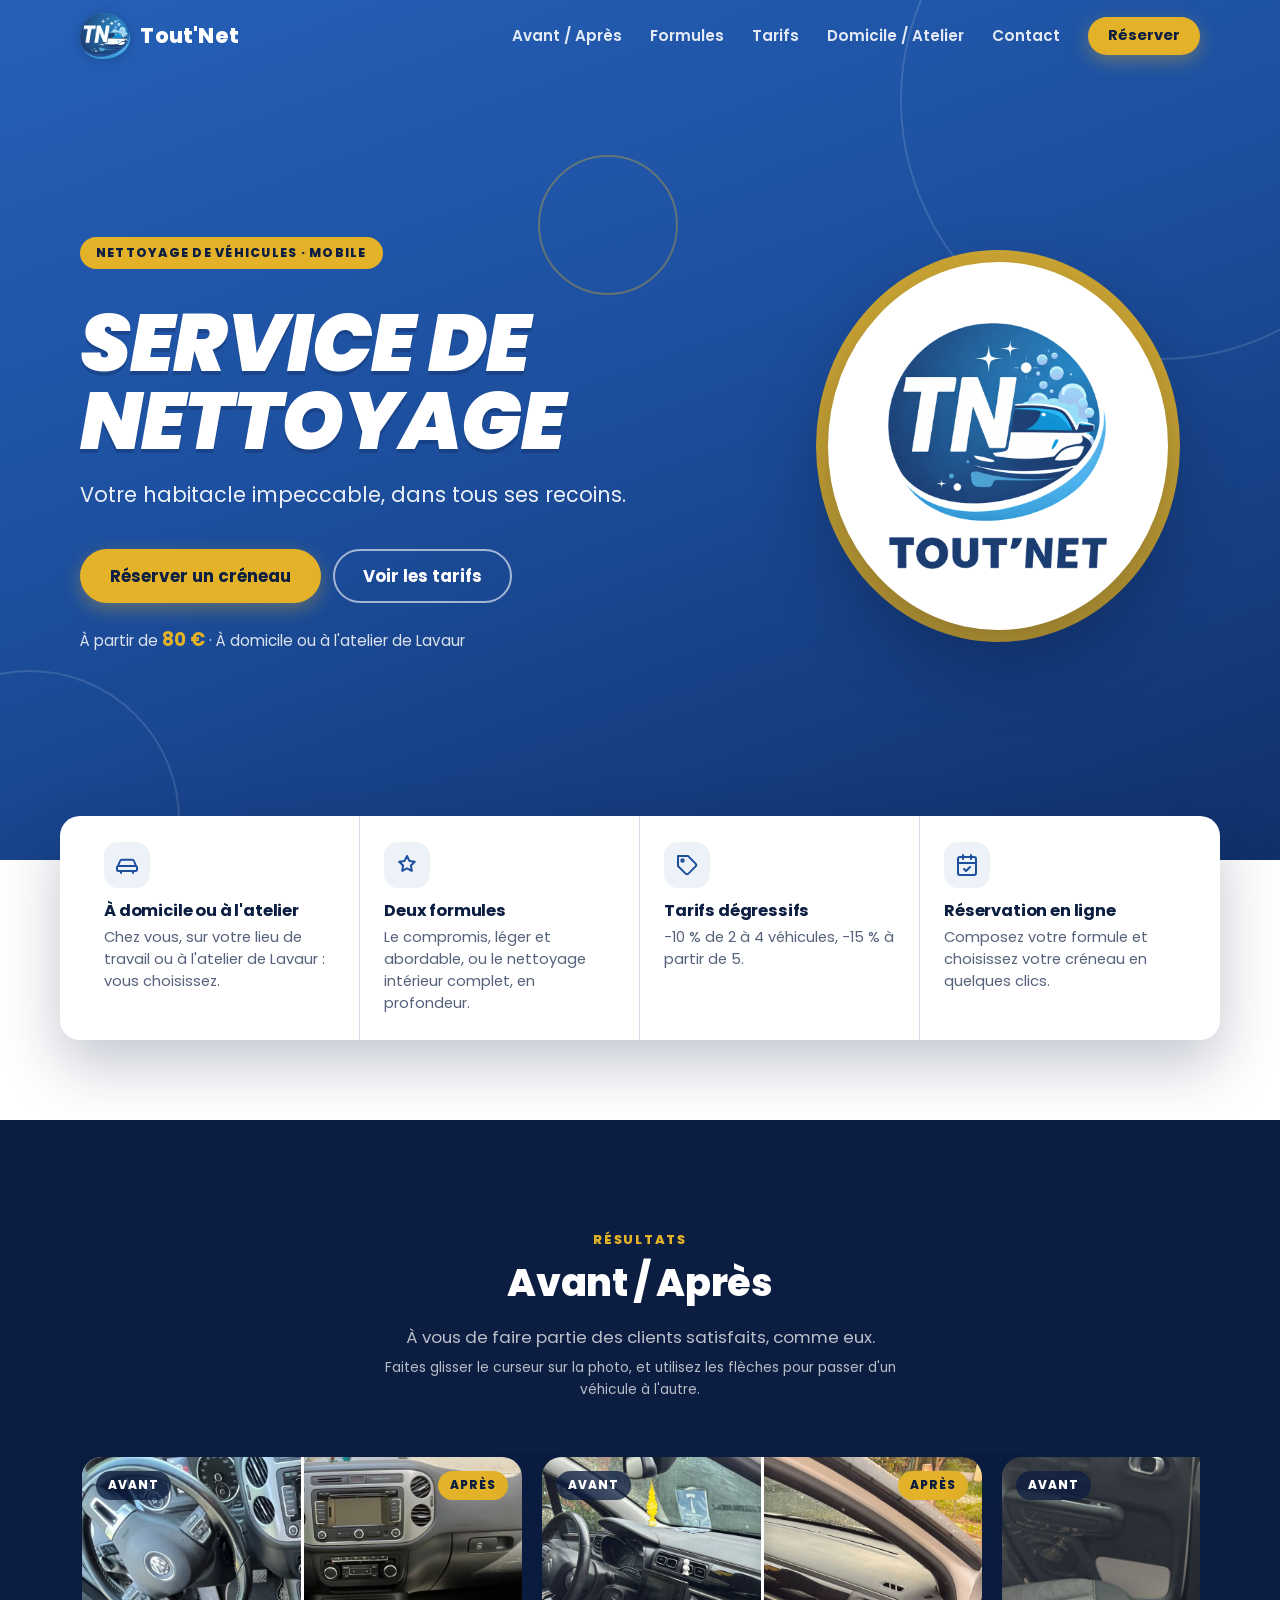
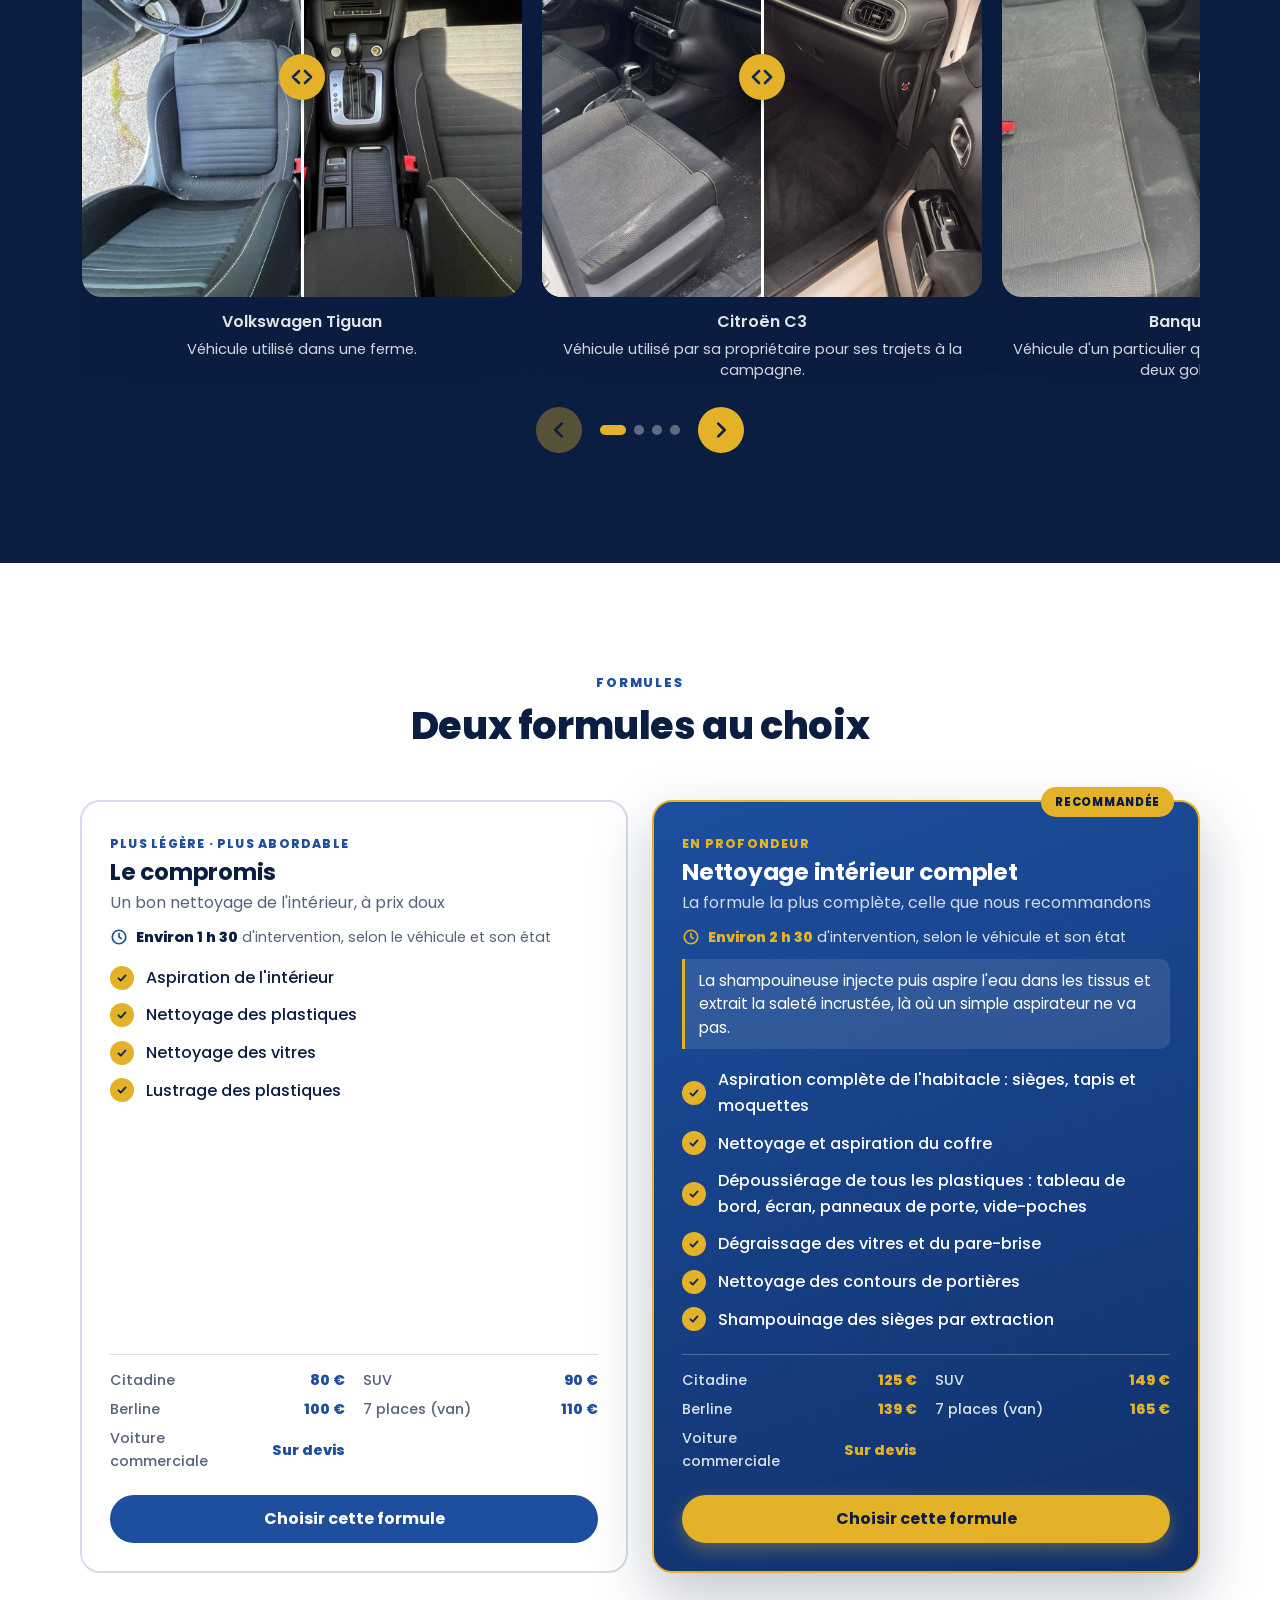
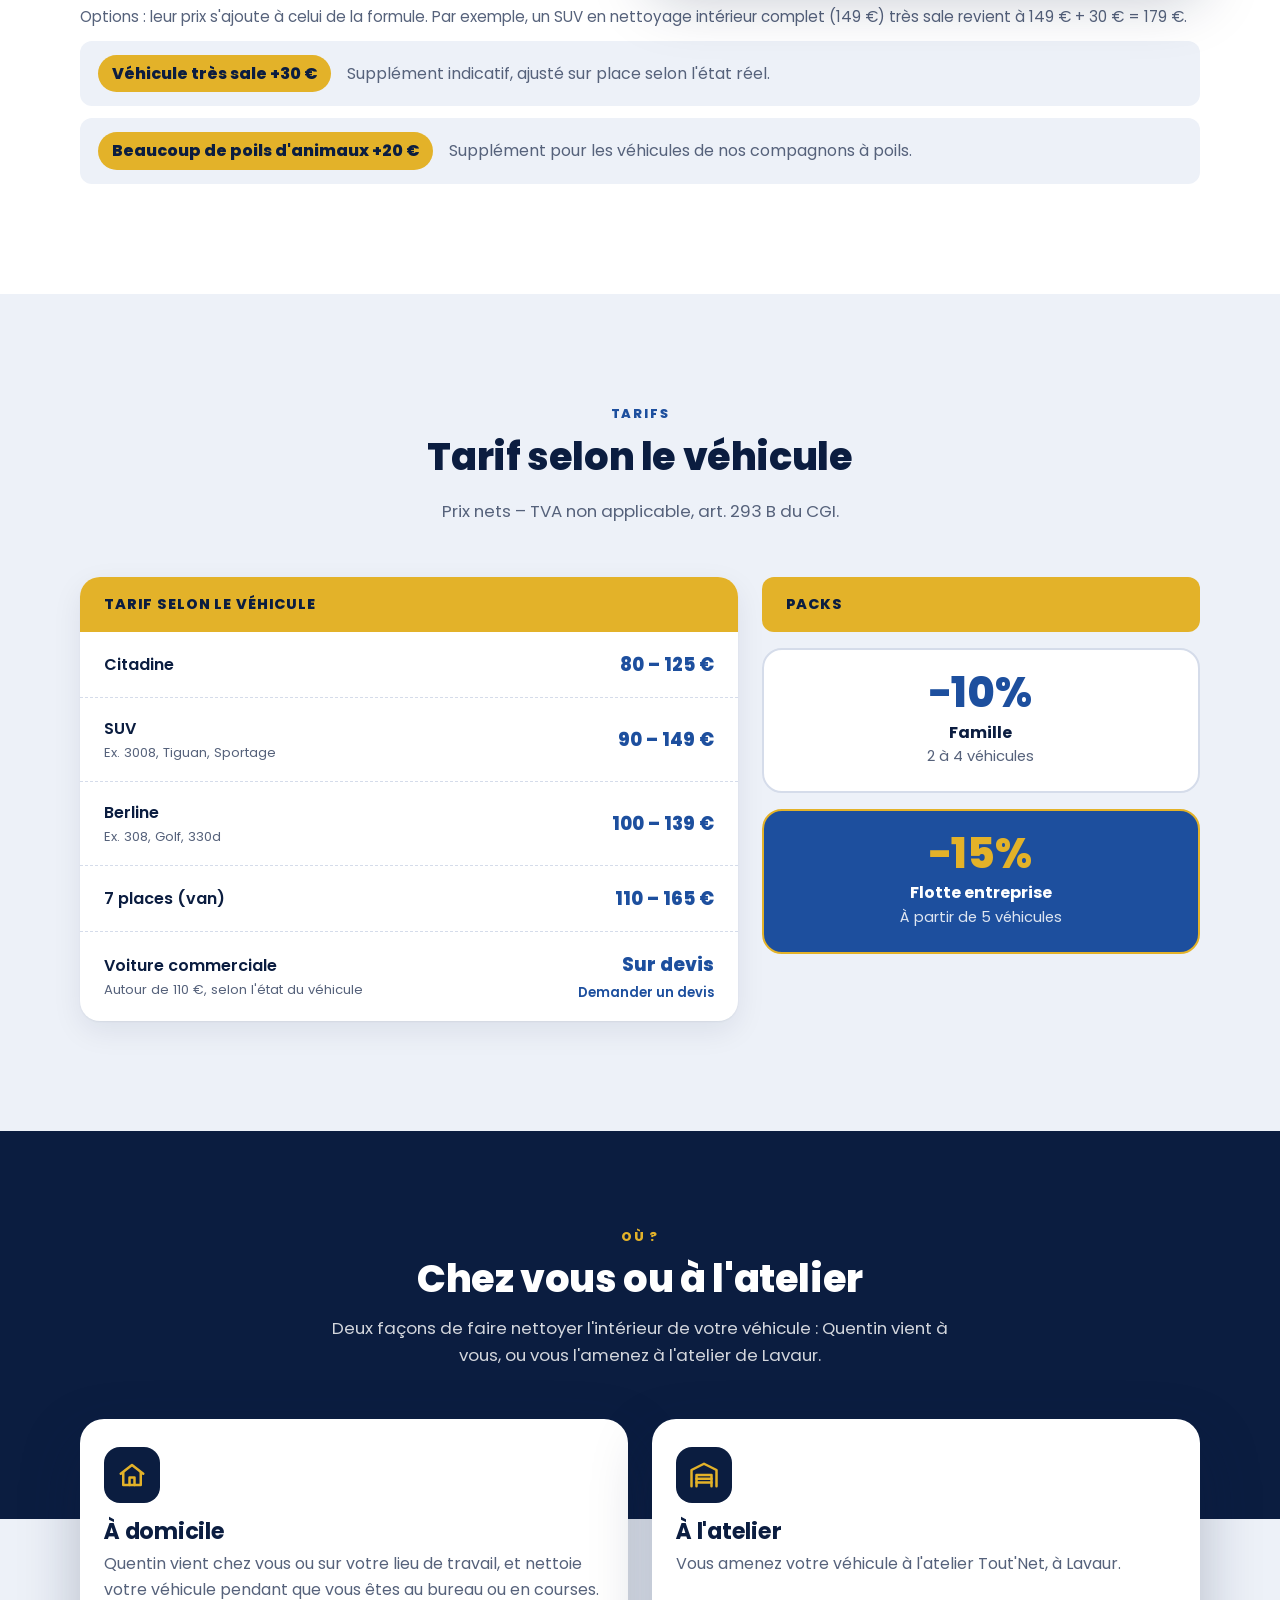
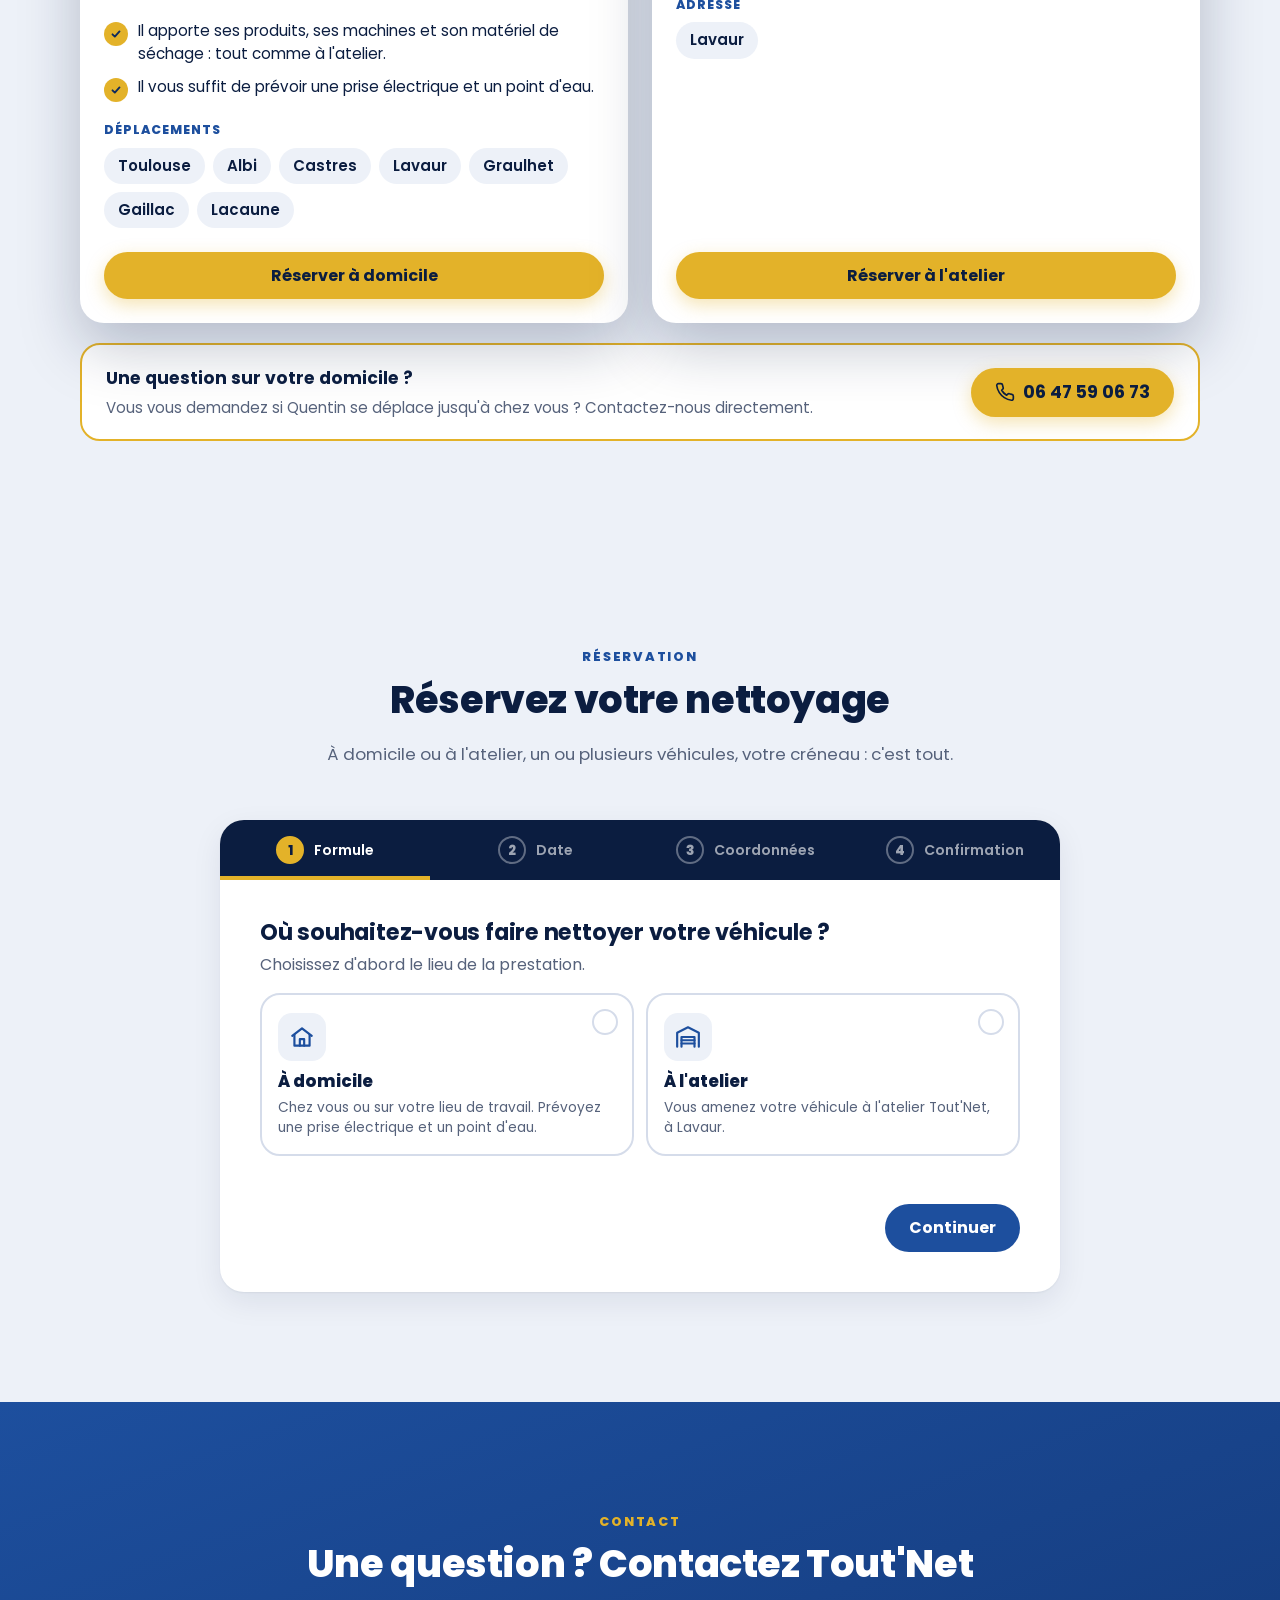
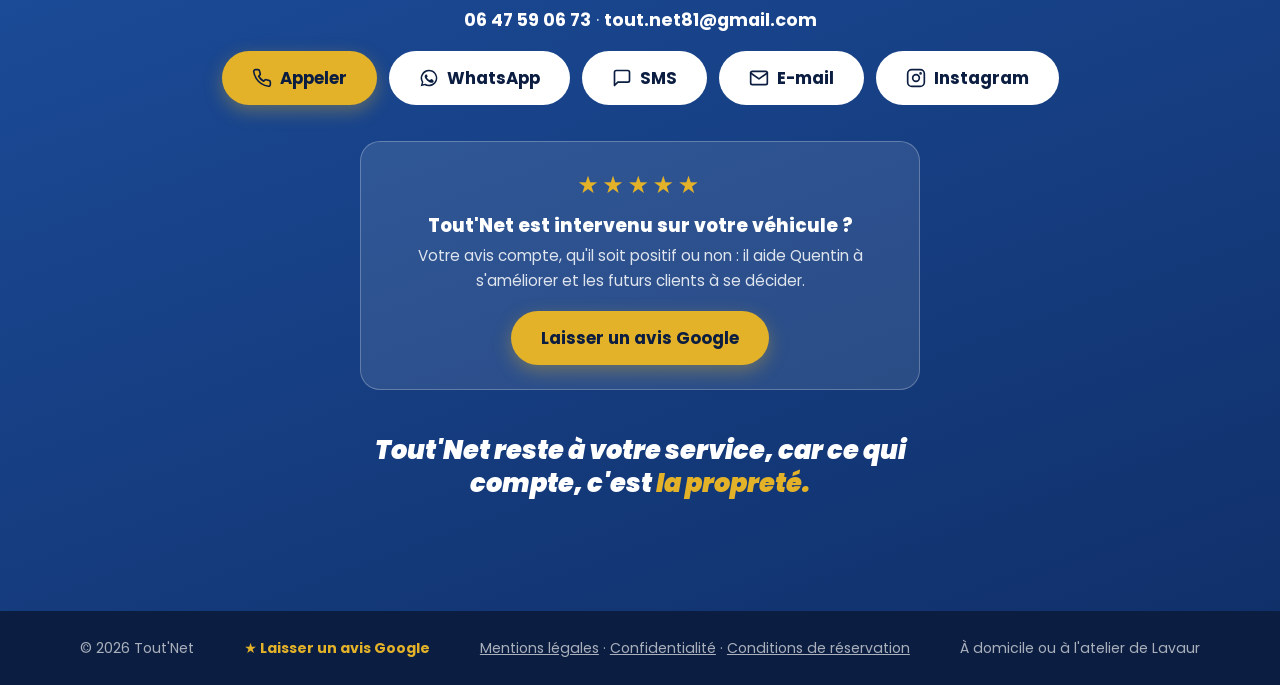
==== commit 369843d0: "Avis Google : lien de Quentin ajouté, bouton visible Co-Authored-By: Claude Opus 5.5 <noreply@anthro" ====
--- a/index.html
+++ b/index.html
@@ -41,8 +41,8 @@
 
   <link rel="icon" href="assets/favicon.png" type="image/png">
   <link rel="apple-touch-icon" href="assets/apple-touch-icon.png">
-  <link rel="stylesheet" href="css/fonts.css?v=20261126-7">
-  <link rel="stylesheet" href="css/style.css?v=20261126-7">
+  <link rel="stylesheet" href="css/fonts.css?v=20261126-9">
+  <link rel="stylesheet" href="css/style.css?v=20261126-9">
 </head>
 <body>
   <a class="skip-link" href="#contenu">Aller au contenu</a>
@@ -274,6 +274,7 @@
         <h2>Une question ? Contactez Tout'Net</h2>
         <p class="contact__lines" data-contact-infos></p>
         <div class="contact__buttons" data-contact-buttons></div>
+        <div class="avis" data-avis hidden></div>
         <p class="contact__slogan" data-slogan></p>
       </div>
     </section>
@@ -283,6 +284,7 @@
   <footer class="footer">
     <div class="container footer__inner">
       <span data-footer-nom></span>
+      <a class="footer__avis" data-footer-avis target="_blank" rel="noopener" hidden>★ Laisser un avis Google</a>
       <span class="footer__links"><a href="mentions-legales.html#mentions">Mentions légales</a> · <a href="mentions-legales.html#confidentialite">Confidentialité</a> · <a href="mentions-legales.html#conditions">Conditions de réservation</a></span>
       <span data-footer-zone></span>
     </div>
@@ -299,10 +301,10 @@
   <!-- Bouton d'action fixe (mobile) -->
   <a href="#choix-lieu" class="sticky-cta btn btn--accent" data-sticky-cta>Réserver un créneau</a>
 
-  <script src="js/config.js?v=20261126-7"></script>
-  <script src="js/main.js?v=20261126-7"></script>
-  <script src="js/devis.js?v=20261126-7"></script>
-  <script src="js/reservation.js?v=20261126-7"></script>
-  <script src="js/lieux.js?v=20261126-7"></script>
+  <script src="js/config.js?v=20261126-9"></script>
+  <script src="js/main.js?v=20261126-9"></script>
+  <script src="js/devis.js?v=20261126-9"></script>
+  <script src="js/reservation.js?v=20261126-9"></script>
+  <script src="js/lieux.js?v=20261126-9"></script>
 </body>
 </html>
--- a/css/style.css
+++ b/css/style.css
@@ -678,3 +678,10 @@
 .gallery-nav__points { display: flex; gap: 8px; }
 .gallery-nav__point { width: 10px; height: 10px; border-radius: 50%; border: 0; padding: 0; background: rgba(255,255,255,.35); cursor: pointer; transition: width .2s, background .2s; }
 .gallery-nav__point.is-active { width: 26px; border-radius: 999px; background: var(--c-yellow); }
+
+/* ---------- Avis Google ---------- */
+.avis { margin: 36px auto 8px; max-width: 560px; background: rgba(255,255,255,.1); border: 1px solid rgba(255,255,255,.25); border-radius: var(--radius); padding: 24px 22px; text-align: center; }
+.avis__etoiles { margin: 0; color: var(--c-yellow); font-size: 1.5rem; letter-spacing: .15em; }
+.avis__titre { margin: 6px 0 4px; font-weight: 800; font-size: 1.15rem; }
+.avis__texte { margin: 0 0 18px; opacity: .85; font-size: .95rem; }
+.footer__avis { color: var(--c-yellow); font-weight: 700; text-decoration: none; }
